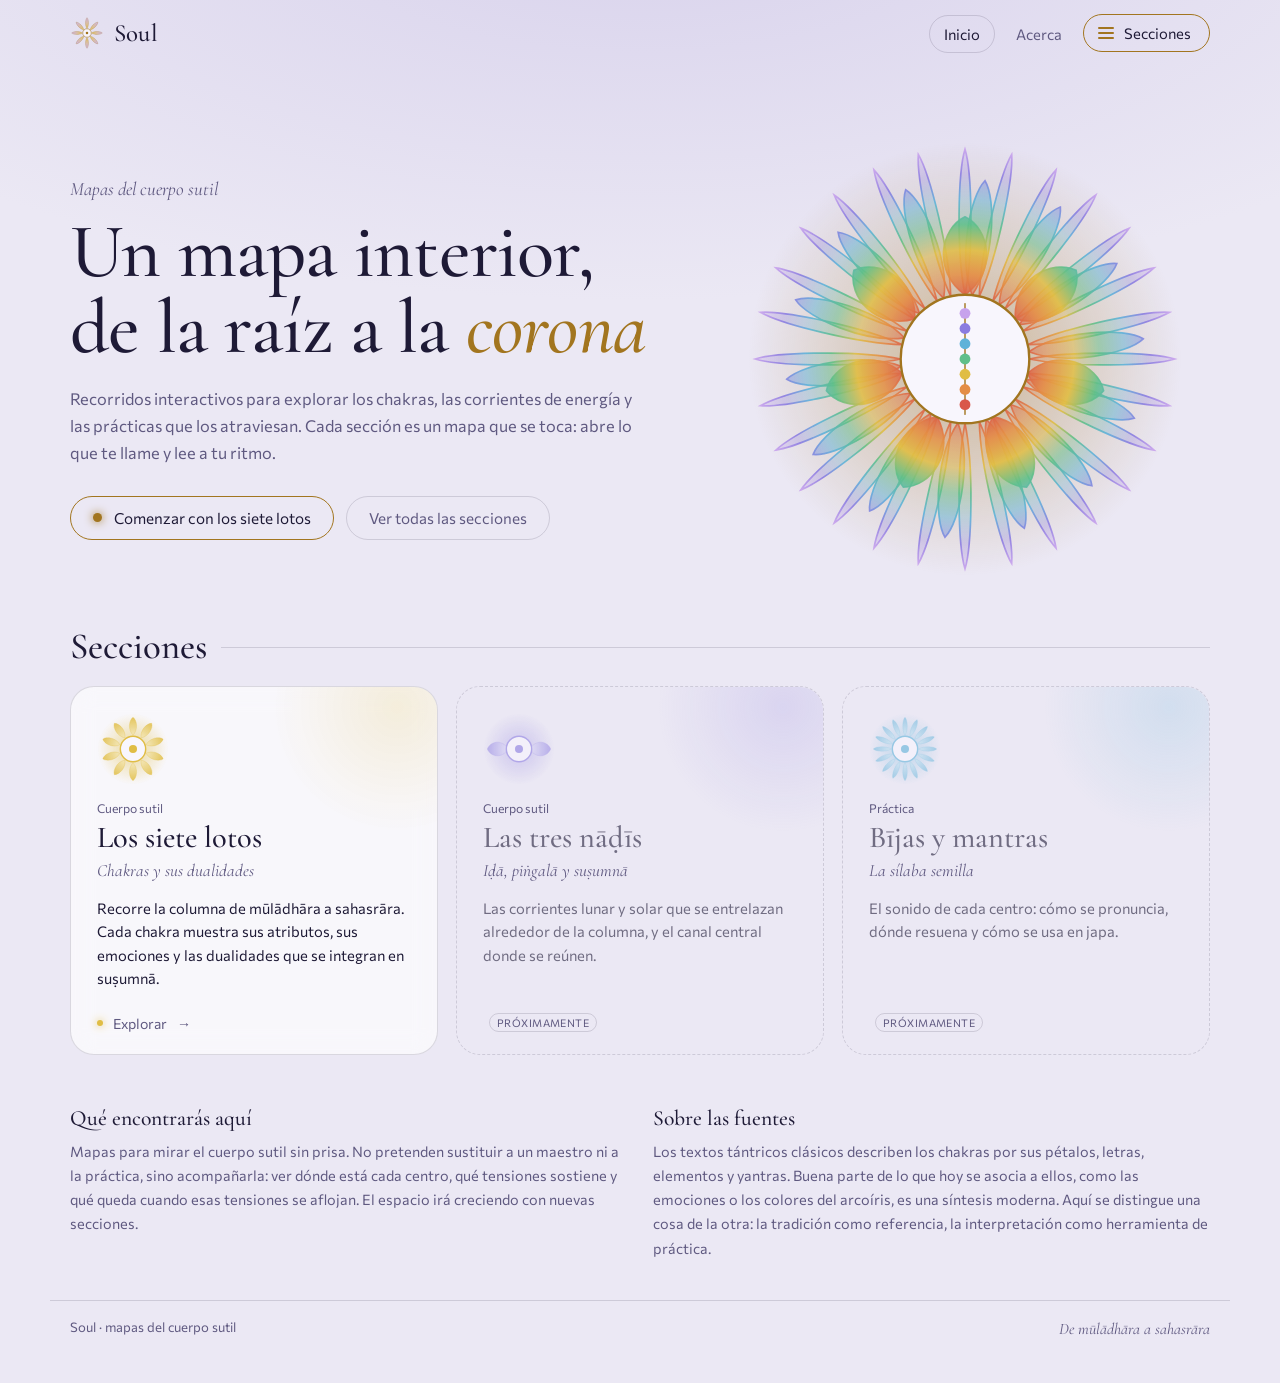
==== index.html @ 05514f00 "Añadir página de inicio con menú de secciones extensible - index.html replica tokens, fuentes, fondo" ====
<!DOCTYPE html>
<html lang="es">
<head>
<meta charset="UTF-8">
<meta name="viewport" content="width=device-width, initial-scale=1, viewport-fit=cover">
<title>Soul · Inicio</title>
<meta name="description" content="Mapas interactivos del cuerpo sutil: chakras, nāḍīs y práctica.">
<script>
  window.va = window.va || function () { (window.vaq = window.vaq || []).push(arguments); };
</script>
<script defer src="/_vercel/insights/script.js"></script>
<link rel="preconnect" href="https://fonts.googleapis.com">
<link rel="preconnect" href="https://fonts.gstatic.com" crossorigin>
<link href="https://fonts.googleapis.com/css2?family=Cormorant+Garamond:ital,wght@0,400;0,500;0,600;1,400&family=Commissioner:wght@300;400;500&family=Tiro+Devanagari+Sanskrit&display=swap" rel="stylesheet">
<style>
:root{
  box-sizing:border-box;
  padding-bottom:env(safe-area-inset-bottom,0px);
  --bg:#ebe8f4; --bg2:#d8d2ec; --card:#f8f6fd; --ink:#1e1a36; --muted:#5f5980;
  --panel:rgba(255,255,255,.66); --line:rgba(30,26,54,.14);
  --gold:#a2751f; --gold-soft:rgba(162,117,31,.22);
  --ida:#4c60ad; --pingala:#bd6634; --star:0;
  --shadow:0 24px 60px -24px rgba(30,26,54,.35);
  --display:"Cormorant Garamond","Iowan Old Style",Georgia,serif;
  --body:"Commissioner",ui-sans-serif,-apple-system,"Segoe UI",Roboto,sans-serif;
  --deva:"Tiro Devanagari Sanskrit","Noto Serif Devanagari","Noto Sans Devanagari","Mangal",serif;
}
@media (prefers-color-scheme: dark){
  :root:not([data-theme="light"]){
    --bg:#0d0b1c; --bg2:#1c1740; --card:#1b1838; --ink:#ece7f8; --muted:#9d96bb;
    --panel:rgba(24,20,50,.66); --line:rgba(236,231,248,.13);
    --gold:#d9b265; --gold-soft:rgba(217,178,101,.26);
    --ida:#8da0e8; --pingala:#eb9c6e; --star:1;
    --shadow:0 24px 60px -20px rgba(0,0,0,.7);
  }
}
:root[data-theme="dark"]{
  --bg:#0d0b1c; --bg2:#1c1740; --card:#1b1838; --ink:#ece7f8; --muted:#9d96bb;
  --panel:rgba(24,20,50,.66); --line:rgba(236,231,248,.13);
  --gold:#d9b265; --gold-soft:rgba(217,178,101,.26);
  --ida:#8da0e8; --pingala:#eb9c6e; --star:1;
  --shadow:0 24px 60px -20px rgba(0,0,0,.7);
}
html{scroll-padding-top:calc(env(safe-area-inset-top,0px) + 84px);}
*,*::before,*::after{box-sizing:inherit;}
html,body{margin:0;}
body{
  min-height:100%;
  background-color:var(--bg);
  background-image:radial-gradient(ellipse 120% 70% at 50% -10%, var(--bg2), var(--bg) 62%);
  background-attachment:fixed;
  color:var(--ink);
  font-family:var(--body);
  font-weight:400;
  -webkit-font-smoothing:antialiased;
}
a{color:inherit;}
.stars{position:fixed; inset:0; pointer-events:none; opacity:var(--star); z-index:0; overflow:hidden;}
.stars i{position:absolute; width:2px; height:2px; border-radius:50%; background:#fff; opacity:.4; animation:tw 5s ease-in-out infinite;}
button:focus-visible,a:focus-visible{outline:2px solid var(--gold); outline-offset:3px;}

/* Barra de navegación */
.nav{position:sticky; top:0; z-index:30; padding-top:env(safe-area-inset-top,0px);
  transition:background .4s, border-color .4s, backdrop-filter .4s; border-bottom:1px solid transparent;}
.nav.scrolled,.nav.open{background:var(--panel); border-bottom-color:var(--line);
  backdrop-filter:blur(14px); -webkit-backdrop-filter:blur(14px);}
.nav-inner{max-width:1180px; margin:0 auto; padding:14px 20px; display:flex; align-items:center;
  justify-content:space-between; gap:16px; position:relative;}
.brand{display:inline-flex; align-items:center; gap:10px; text-decoration:none;
  font-family:var(--display); font-weight:500; font-size:1.55rem; letter-spacing:.01em;}
.brand svg{width:34px; height:34px; display:block; overflow:visible;}
.nav-links{display:flex; align-items:center; gap:6px; list-style:none; margin:0; padding:0;}
.nav-link{font:inherit; font-size:.92rem; color:var(--muted); text-decoration:none; background:transparent;
  border:1px solid transparent; border-radius:999px; padding:9px 14px; cursor:pointer; transition:color .25s, border-color .25s;}
.nav-link:hover,.nav-link[aria-current="page"]{color:var(--ink);}
.nav-link[aria-current="page"]{border-color:var(--line);}

.menu-btn{font:inherit; font-size:.92rem; color:var(--ink); background:transparent; border:1px solid var(--gold);
  border-radius:999px; padding:9px 18px 9px 14px; cursor:pointer; display:inline-flex; gap:10px; align-items:center;
  transition:background .4s, box-shadow .4s;}
.menu-btn:hover,.menu-btn[aria-expanded="true"]{background:var(--gold-soft);}
.menu-btn[aria-expanded="true"]{box-shadow:0 0 22px var(--gold-soft);}
.burger{width:16px; height:12px; position:relative; display:inline-block;}
.burger span{position:absolute; left:0; right:0; height:1.5px; border-radius:2px; background:var(--gold);
  transition:transform .4s cubic-bezier(.2,.8,.2,1), opacity .3s, top .4s cubic-bezier(.2,.8,.2,1);}
.burger span:nth-child(1){top:0;} .burger span:nth-child(2){top:5px;} .burger span:nth-child(3){top:10px;}
.menu-btn[aria-expanded="true"] .burger span:nth-child(1){top:5px; transform:rotate(45deg);}
.menu-btn[aria-expanded="true"] .burger span:nth-child(2){opacity:0;}
.menu-btn[aria-expanded="true"] .burger span:nth-child(3){top:5px; transform:rotate(-45deg);}

/* Panel del menú */
.menu{position:absolute; right:20px; top:calc(100% + 8px); width:min(620px, calc(100vw - 32px));
  max-height:calc(100vh - env(safe-area-inset-top,0px) - 96px); overflow:auto; overscroll-behavior:contain;
  background:var(--card); border:1px solid var(--line); border-radius:24px; box-shadow:var(--shadow);
  padding:20px 20px 22px; animation:unfold .4s cubic-bezier(.2,.8,.2,1);}
.menu[hidden]{display:none;}
.menu-head{display:flex; align-items:baseline; justify-content:space-between; gap:12px; margin:2px 4px 6px;}
.menu-head p{margin:0; font-family:var(--display); font-style:italic; color:var(--muted); font-size:1.08rem;}
.menu-head .count{font-size:.78rem; color:var(--muted); white-space:nowrap;}
.menu-group h3{font-family:var(--body); font-weight:500; font-size:.82rem; color:var(--muted); margin:18px 4px 8px;
  display:flex; align-items:center; gap:12px;}
.menu-group h3::after{content:""; flex:1; height:1px; background:var(--line);}
.menu-list{list-style:none; margin:0; padding:0; display:grid; grid-template-columns:repeat(auto-fill,minmax(250px,1fr)); gap:6px;}
.m-item{--c:var(--gold); display:grid; grid-template-columns:44px 1fr; gap:12px; align-items:center;
  padding:10px 12px; border-radius:16px; text-decoration:none; color:var(--ink); border:1px solid transparent;
  transition:background .25s, border-color .25s;}
.m-item .ico{width:44px; height:44px;}
.m-item .ico svg{width:100%; height:100%; display:block; overflow:visible;}
.m-item .mt{font-family:var(--display); font-size:1.22rem; font-weight:500; line-height:1.1; display:block;}
.m-item .ms{font-size:.78rem; color:var(--muted); display:block; margin-top:2px;}
a.m-item:hover,a.m-item:focus-visible{background:color-mix(in srgb,var(--c) 14%,transparent); border-color:color-mix(in srgb,var(--c) 55%,transparent);}
a.m-item:hover .petals-s{animation-duration:12s;}
.m-item.soon{opacity:.62; cursor:default;}
.tag{display:inline-block; margin-left:6px; font-family:var(--body); font-size:.66rem; letter-spacing:.04em;
  text-transform:uppercase; color:var(--muted); border:1px solid var(--line); border-radius:999px; padding:2px 7px; vertical-align:middle;}

/* Portada */
.hero{max-width:1180px; margin:0 auto; padding:clamp(26px,6vw,72px) 20px 20px; position:relative; z-index:1;
  display:grid; grid-template-columns:1.1fr .9fr; gap:clamp(20px,4vw,56px); align-items:center;}
.eyebrow{font-family:var(--display); font-style:italic; color:var(--muted); font-size:1.18rem; margin:0 0 14px;}
.hero h1{font-family:var(--display); font-weight:500; font-size:clamp(2.6rem,6.4vw,4.8rem); line-height:.98; margin:0 0 20px; letter-spacing:-.01em;}
.hero h1 em{font-style:italic; color:var(--gold);}
.hero .lead{margin:0; color:var(--muted); max-width:52ch; line-height:1.65; font-size:1.02rem;}
.cta{margin-top:30px; display:flex; flex-wrap:wrap; gap:12px; align-items:center;}
.btn{font:inherit; font-size:.95rem; color:var(--ink); background:transparent; border:1px solid var(--gold);
  border-radius:999px; padding:12px 22px; cursor:pointer; display:inline-flex; gap:12px; align-items:center;
  text-decoration:none; transition:background .5s, box-shadow .5s;}
.btn .dot{width:9px; height:9px; border-radius:50%; background:var(--gold); box-shadow:0 0 10px var(--gold);}
.btn:hover{background:var(--gold-soft); box-shadow:0 0 28px var(--gold-soft);}
.btn.ghost{border-color:var(--line); color:var(--muted);}
.btn.ghost:hover{color:var(--ink); border-color:var(--gold); box-shadow:none;}
.emblem{width:100%; max-width:440px; justify-self:center; aspect-ratio:1;}
.emblem svg{width:100%; height:100%; display:block; overflow:visible;}
.e-dot{transition:r .5s cubic-bezier(.2,.8,.2,1);}

/* Secciones */
.sections{max-width:1180px; margin:0 auto; padding:30px 20px 10px; position:relative; z-index:1;}
.sec-head{display:flex; align-items:center; gap:14px; margin:0 0 20px;}
.sec-head h2{font-family:var(--display); font-weight:500; font-size:clamp(1.7rem,3.4vw,2.3rem); margin:0; line-height:1;}
.sec-head::after{content:""; flex:1; height:1px; background:var(--line);}
.cards{display:grid; grid-template-columns:repeat(auto-fill,minmax(290px,1fr)); gap:18px;}
.card{--c:var(--gold); position:relative; display:flex; flex-direction:column; gap:6px; text-decoration:none; color:var(--ink);
  background:var(--panel); border:1px solid var(--line); border-radius:24px; padding:26px 26px 22px;
  backdrop-filter:blur(12px); -webkit-backdrop-filter:blur(12px); overflow:hidden; isolation:isolate;
  transition:transform .6s cubic-bezier(.2,.8,.2,1), border-color .3s, box-shadow .6s;
  animation:fadein .7s ease both;}
.card::before{content:""; position:absolute; z-index:-1; width:260px; height:260px; right:-90px; top:-110px; border-radius:50%;
  background:radial-gradient(circle, color-mix(in srgb,var(--c) 32%,transparent), transparent 68%); opacity:.55; transition:opacity .6s;}
a.card:hover,a.card:focus-visible{transform:translateY(-4px); border-color:var(--c);
  box-shadow:0 18px 44px -22px var(--c);}
a.card:hover::before,a.card:focus-visible::before{opacity:1;}
a.card:hover .petals-s{animation-duration:14s;}
.card .ico{width:72px; height:72px; margin-bottom:10px;}
.card .ico svg{width:100%; height:100%; display:block; overflow:visible;}
.card .grp{font-size:.76rem; color:var(--muted);}
.card h3{font-family:var(--display); font-weight:500; font-size:1.9rem; margin:0; line-height:1.05;}
.card .sub{font-family:var(--display); font-style:italic; color:var(--muted); font-size:1.08rem; margin:0;}
.card .desc{margin:10px 0 0; line-height:1.6; font-size:.92rem; flex:1;}
.card .go{margin-top:18px; display:inline-flex; align-items:center; gap:10px; font-size:.88rem; color:var(--muted);}
.card .go .d{width:6px; height:6px; border-radius:50%; background:var(--c); box-shadow:0 0 8px var(--c);}
.card .go .arr{transition:transform .4s cubic-bezier(.2,.8,.2,1);}
a.card:hover .go{color:var(--ink);}
a.card:hover .go .arr{transform:translateX(5px);}
.card.soon{border-style:dashed; background:transparent; backdrop-filter:none; -webkit-backdrop-filter:none;}
.card.soon .ico,.card.soon h3,.card.soon .desc{opacity:.6;}

.notes{max-width:1180px; margin:0 auto; padding:40px 20px 40px; position:relative; z-index:1;
  display:grid; grid-template-columns:repeat(auto-fit,minmax(280px,1fr)); gap:26px;}
.notes h2{font-family:var(--display); font-weight:500; font-size:1.35rem; margin:0 0 8px;}
.notes p{margin:0; color:var(--muted); font-size:.9rem; line-height:1.68; max-width:70ch;}
.foot{max-width:1180px; margin:0 auto; padding:18px 20px 44px; position:relative; z-index:1;
  border-top:1px solid var(--line); display:flex; flex-wrap:wrap; gap:10px 22px; justify-content:space-between;
  color:var(--muted); font-size:.82rem;}
.foot span:last-child{font-family:var(--display); font-style:italic; font-size:1rem;}

@keyframes spin{to{transform:rotate(360deg);}}
@keyframes breathe{0%,100%{transform:scale(1);}50%{transform:scale(1.07);}}
@keyframes pulse{0%,100%{opacity:.35;}50%{opacity:.75;}}
@keyframes tw{0%,100%{opacity:.12;}50%{opacity:.8;}}
@keyframes rise{0%,100%{opacity:.25;}50%{opacity:1;}}
@keyframes fadein{from{opacity:0; transform:translateY(8px);}to{opacity:1; transform:none;}}
@keyframes unfold{from{opacity:0; transform:translateY(-6px);}to{opacity:1; transform:none;}}
.y-petals{animation:spin 90s linear infinite; transform-box:fill-box; transform-origin:center;}
.y-rev{animation:spin 140s linear infinite reverse; transform-box:fill-box; transform-origin:center;}
.y-geo{animation:breathe 7s ease-in-out infinite; transform-box:fill-box; transform-origin:center;}
.y-halo{animation:pulse 7s ease-in-out infinite;}
.petals-s{animation:spin 50s linear infinite; transform-box:fill-box; transform-origin:center;}
.disc{fill:var(--card); stroke:var(--gold); stroke-width:1.4;}
.e-line{stroke:var(--gold); stroke-width:1.2; opacity:.7;}
.e-om{font-family:var(--deva); font-size:22px; fill:var(--ink);}

@media (max-width:820px){
  .hero{grid-template-columns:1fr;}
  .emblem{order:-1; max-width:300px;}
}
@media (max-width:640px){
  .nav-links .nav-link.hide-sm{display:none;}
  .menu{right:16px; left:16px; width:auto;}
  .menu-list{grid-template-columns:1fr;}
  .menu-btn .lbl{display:none;}
  .menu-btn{padding:11px 13px;}
  .emblem{max-width:240px;}
}
@media (prefers-reduced-motion: reduce){
  *,*::before,*::after{animation:none !important; transition:none !important;}
}
</style>
</head>
<body>
<div class="stars" id="stars" aria-hidden="true"></div>

<nav class="nav" id="nav" aria-label="Principal">
  <div class="nav-inner">
    <a class="brand" href="index.html" aria-label="Soul, inicio">
      <svg viewBox="-60 -60 120 120" aria-hidden="true" id="brandMark"></svg>
      <span>Soul</span>
    </a>
    <ul class="nav-links">
      <li><a class="nav-link hide-sm" href="index.html" aria-current="page">Inicio</a></li>
      <li><a class="nav-link hide-sm" href="#acerca">Acerca</a></li>
      <li>
        <button class="menu-btn" id="menuBtn" type="button" aria-expanded="false" aria-controls="menu">
          <span class="burger" aria-hidden="true"><span></span><span></span><span></span></span>
          <span class="lbl">Secciones</span>
        </button>
      </li>
    </ul>
    <div class="menu" id="menu" hidden>
      <div class="menu-head"><p>Elige un camino</p><span class="count" id="menuCount"></span></div>
      <div id="menuGroups"></div>
    </div>
  </div>
</nav>

<header class="hero">
  <div>
    <p class="eyebrow">Mapas del cuerpo sutil</p>
    <h1>Un mapa interior,<br>de la raíz a la <em>corona</em></h1>
    <p class="lead">Recorridos interactivos para explorar los chakras, las corrientes de energía y las prácticas que los atraviesan. Cada sección es un mapa que se toca: abre lo que te llame y lee a tu ritmo.</p>
    <div class="cta">
      <a class="btn" id="ctaMain" href="chakras-interactivo.html"><span class="dot"></span><span>Comenzar con los siete lotos</span></a>
      <a class="btn ghost" href="#secciones">Ver todas las secciones</a>
    </div>
  </div>
  <div class="emblem" aria-hidden="true"><svg viewBox="-130 -130 260 260" id="emblem"></svg></div>
</header>

<main class="sections" id="secciones">
  <div class="sec-head"><h2>Secciones</h2></div>
  <div class="cards" id="cards"></div>
</main>

<section class="notes" id="acerca">
  <div>
    <h2>Qué encontrarás aquí</h2>
    <p>Mapas para mirar el cuerpo sutil sin prisa. No pretenden sustituir a un maestro ni a la práctica, sino acompañarla: ver dónde está cada centro, qué tensiones sostiene y qué queda cuando esas tensiones se aflojan. El espacio irá creciendo con nuevas secciones.</p>
  </div>
  <div>
    <h2>Sobre las fuentes</h2>
    <p>Los textos tántricos clásicos describen los chakras por sus pétalos, letras, elementos y yantras. Buena parte de lo que hoy se asocia a ellos, como las emociones o los colores del arcoíris, es una síntesis moderna. Aquí se distingue una cosa de la otra: la tradición como referencia, la interpretación como herramienta de práctica.</p>
  </div>
</section>

<footer class="foot">
  <span>Soul · mapas del cuerpo sutil</span>
  <span>De mūlādhāra a sahasrāra</span>
</footer>

<script>
/*
  SECCIONES: única fuente del menú y de las tarjetas de la portada.
  Para añadir una sección nueva basta con agregar un objeto a esta lista:
    id          identificador único
    titulo      nombre principal
    subtitulo   línea corta en cursiva
    descripcion texto de la tarjeta
    grupo       agrupa las entradas dentro del menú
    href        enlace a la página; si se omite, la sección aparece como «Próximamente»
    color       color de acento (hex)
    petalos     número de pétalos del icono
*/
const SECCIONES = [
  {id:'chakras', titulo:'Los siete lotos', subtitulo:'Chakras y sus dualidades', grupo:'Cuerpo sutil',
   descripcion:'Recorre la columna de mūlādhāra a sahasrāra. Cada chakra muestra sus atributos, sus emociones y las dualidades que se integran en suṣumnā.',
   href:'chakras-interactivo.html', color:'#e0bd45', petalos:10},
  {id:'nadis', titulo:'Las tres nāḍīs', subtitulo:'Iḍā, piṅgalā y suṣumnā', grupo:'Cuerpo sutil',
   descripcion:'Las corrientes lunar y solar que se entrelazan alrededor de la columna, y el canal central donde se reúnen.',
   color:'#8b7ce0', petalos:2},
  {id:'bijas', titulo:'Bījas y mantras', subtitulo:'La sílaba semilla', grupo:'Práctica',
   descripcion:'El sonido de cada centro: cómo se pronuncia, dónde resuena y cómo se usa en japa.',
   color:'#5fb2d9', petalos:16}
];

const NS = 'http://www.w3.org/2000/svg';
const reduce = window.matchMedia('(prefers-reduced-motion: reduce)').matches;
const RAINBOW = ['#d9574a','#e48d45','#e0bd45','#5fbf8a','#5fb2d9','#8b7ce0','#c7a2ec'];

function mix(hex, w){
  const n = parseInt(hex.slice(1),16);
  let r = n>>16, g = (n>>8)&255, b = n&255;
  r = Math.round(r+(255-r)*w); g = Math.round(g+(255-g)*w); b = Math.round(b+(255-b)*w);
  return 'rgb('+r+','+g+','+b+')';
}
function petal(b,l,w){
  return 'M0,'+(-b)+' C'+w+','+(-(b+l*.3))+' '+(w*.75)+','+(-(b+l*.85))+' 0,'+(-(b+l))+
         ' C'+(-w*.75)+','+(-(b+l*.85))+' '+(-w)+','+(-(b+l*.3))+' 0,'+(-b)+'Z';
}
function ring(n,b,l,fill,stroke,off,op,wMax){
  const w = Math.min(wMax||l*.42, Math.PI*b/n*1.25);
  let s = '';
  for(let i=0;i<n;i++){
    s += '<path d="'+petal(b,l,w)+'" transform="rotate('+(off+i*360/n)+')" fill="'+fill+'" fill-opacity="'+op+'" stroke="'+stroke+'" stroke-opacity=".9" stroke-width="1"/>';
  }
  return s;
}

/* Icono de loto para cada sección */
function icon(s, p){
  const id = p+'-'+s.id;
  const petals = s.petalos===2
    ? '<path d="'+petal(38,72,36)+'" transform="rotate(90)" fill="url(#'+id+')" fill-opacity=".9" stroke="'+s.color+'"/>'+
      '<path d="'+petal(38,72,36)+'" transform="rotate(-90)" fill="url(#'+id+')" fill-opacity=".9" stroke="'+s.color+'"/>'
    : ring(s.petalos,48,62,'url(#'+id+')',s.color,0,.88);
  return '<svg viewBox="-125 -125 250 250" aria-hidden="true"><defs>'+
    '<radialGradient id="'+id+'" gradientUnits="userSpaceOnUse" cx="0" cy="0" r="112">'+
    '<stop offset=".3" stop-color="'+mix(s.color,.75)+'"/><stop offset="1" stop-color="'+s.color+'"/></radialGradient>'+
    '<radialGradient id="'+id+'-h"><stop offset="0" stop-color="'+s.color+'" stop-opacity=".55"/>'+
    '<stop offset="1" stop-color="'+s.color+'" stop-opacity="0"/></radialGradient></defs>'+
    '<circle r="124" fill="url(#'+id+'-h)"/>'+
    '<g class="petals-s">'+petals+'</g>'+
    '<circle r="44" fill="var(--card)" stroke="'+s.color+'" stroke-width="5"/>'+
    '<circle r="14" fill="'+s.color+'"/></svg>';
}

/* Emblema de la portada: loto con los siete colores de raíz a corona */
function emblem(){
  let stops = '';
  RAINBOW.forEach((c,i) => { stops += '<stop offset="'+(.28 + i*.12).toFixed(2)+'" stop-color="'+c+'"/>'; });
  let dots = '';
  RAINBOW.forEach((c,i) => {
    const y = 27 - i*9;
    dots += '<circle class="e-dot" cx="0" cy="'+y+'" r="3.2" fill="'+c+'" style="animation:rise 4.2s ease-in-out '+(i*.6).toFixed(1)+'s infinite"/>';
  });
  return '<defs><radialGradient id="eg" gradientUnits="userSpaceOnUse" cx="0" cy="0" r="124">'+stops+'</radialGradient>'+
    '<radialGradient id="eh"><stop offset="0" stop-color="var(--gold)" stop-opacity=".45"/><stop offset="1" stop-color="var(--gold)" stop-opacity="0"/></radialGradient></defs>'+
    '<circle class="y-halo" r="128" fill="url(#eh)"/>'+
    '<g class="y-rev">'+ring(28,38,86,'url(#eg)','url(#eg)',0,.28)+'</g>'+
    '<g class="y-petals">'+ring(14,38,68,'url(#eg)','url(#eg)',6.4,.5)+'</g>'+
    '<g class="y-rev">'+ring(7,38,46,'url(#eg)','url(#eg)',0,.85)+'</g>'+
    '<circle class="disc" r="38"/>'+
    '<g class="y-geo"><line class="e-line" x1="0" y1="33" x2="0" y2="-33"/>'+dots+'</g>';
}
document.getElementById('emblem').innerHTML = emblem();
document.getElementById('brandMark').innerHTML =
  '<defs><radialGradient id="bg" gradientUnits="userSpaceOnUse" cx="0" cy="0" r="56">'+
  '<stop offset=".35" stop-color="'+RAINBOW[2]+'"/><stop offset="1" stop-color="'+RAINBOW[6]+'"/></radialGradient></defs>'+
  '<g class="petals-s">'+ring(8,16,38,'url(#bg)','var(--gold)',0,.75)+'</g>'+
  '<circle r="15" fill="var(--card)" stroke="var(--gold)" stroke-width="2"/><circle r="4.5" fill="var(--gold)"/>';

/* Tarjetas */
const cards = document.getElementById('cards');
cards.innerHTML = SECCIONES.map((s,i) => {
  const ready = !!s.href;
  const inner =
    '<div class="ico">'+icon(s,'c')+'</div>'+
    '<span class="grp">'+s.grupo+'</span>'+
    '<h3>'+s.titulo+'</h3><p class="sub">'+s.subtitulo+'</p>'+
    '<p class="desc">'+s.descripcion+'</p>'+
    (ready ? '<span class="go"><span class="d"></span>Explorar <span class="arr" aria-hidden="true">→</span></span>'
           : '<span class="go"><span class="tag">Próximamente</span></span>');
  const style = 'style="--c:'+s.color+'; animation-delay:'+(i*.08).toFixed(2)+'s"';
  return ready ? '<a class="card" href="'+s.href+'" '+style+'>'+inner+'</a>'
               : '<article class="card soon" '+style+'>'+inner+'</article>';
}).join('');

/* Menú de secciones */
const nav = document.getElementById('nav');
const menu = document.getElementById('menu');
const menuBtn = document.getElementById('menuBtn');
const groups = [];
SECCIONES.forEach(s => {
  let g = groups.find(x => x.name===s.grupo);
  if(!g){ g = {name:s.grupo, items:[]}; groups.push(g); }
  g.items.push(s);
});
document.getElementById('menuGroups').innerHTML = groups.map(g =>
  '<section class="menu-group"><h3>'+g.name+'</h3><ul class="menu-list">'+
  g.items.map(s => {
    const txt = '<span><span class="mt">'+s.titulo+(s.href?'':'<span class="tag">Pronto</span>')+'</span>'+
                '<span class="ms">'+s.subtitulo+'</span></span>';
    const ico = '<span class="ico">'+icon(s,'m')+'</span>';
    return '<li>'+(s.href
      ? '<a class="m-item" href="'+s.href+'" style="--c:'+s.color+'">'+ico+txt+'</a>'
      : '<span class="m-item soon" aria-disabled="true" style="--c:'+s.color+'">'+ico+txt+'</span>')+'</li>';
  }).join('')+'</ul></section>'
).join('');
const listas = SECCIONES.filter(s => s.href).length;
document.getElementById('menuCount').textContent =
  listas+(listas===1?' sección disponible':' secciones disponibles')+' de '+SECCIONES.length;

function links(){ return [...menu.querySelectorAll('a.m-item')]; }
function setMenu(open, focusFirst){
  menu.hidden = !open;
  menuBtn.setAttribute('aria-expanded', open ? 'true':'false');
  nav.classList.toggle('open', open);
  if(open && focusFirst){ const l = links(); if(l[0]) l[0].focus(); }
}
menuBtn.addEventListener('click', e => setMenu(menu.hidden, e.detail===0));
menuBtn.addEventListener('keydown', e => {
  if(e.key==='ArrowDown'){ e.preventDefault(); setMenu(true, true); }
});
menu.addEventListener('keydown', e => {
  const l = links(), i = l.indexOf(document.activeElement);
  if(e.key==='ArrowDown' || e.key==='ArrowRight'){ e.preventDefault(); l[(i+1)%l.length].focus(); }
  if(e.key==='ArrowUp' || e.key==='ArrowLeft'){ e.preventDefault(); l[(i-1+l.length)%l.length].focus(); }
  if(e.key==='Home'){ e.preventDefault(); l[0].focus(); }
  if(e.key==='End'){ e.preventDefault(); l[l.length-1].focus(); }
});
document.addEventListener('keydown', e => {
  if(e.key==='Escape' && !menu.hidden){ setMenu(false); menuBtn.focus(); }
});
document.addEventListener('click', e => {
  if(!menu.hidden && !menu.contains(e.target) && !menuBtn.contains(e.target)) setMenu(false);
});
menu.addEventListener('focusout', e => {
  if(e.relatedTarget && !menu.contains(e.relatedTarget) && e.relatedTarget!==menuBtn) setMenu(false);
});

/* Barra al hacer scroll */
const onScroll = () => nav.classList.toggle('scrolled', window.scrollY > 8);
window.addEventListener('scroll', onScroll, {passive:true});
onScroll();

/* Estrellas */
const stars = document.getElementById('stars');
let sh = '';
for(let i=0;i<80;i++){
  const s = Math.random()<.15 ? 3 : 2;
  sh += '<i style="left:'+(Math.random()*100).toFixed(2)+'%;top:'+(Math.random()*100).toFixed(2)+'%;width:'+s+'px;height:'+s+'px;animation-delay:'+(Math.random()*5).toFixed(2)+'s;animation-duration:'+(3+Math.random()*5).toFixed(1)+'s"></i>';
}
stars.innerHTML = sh;
</script>
</body>
</html>
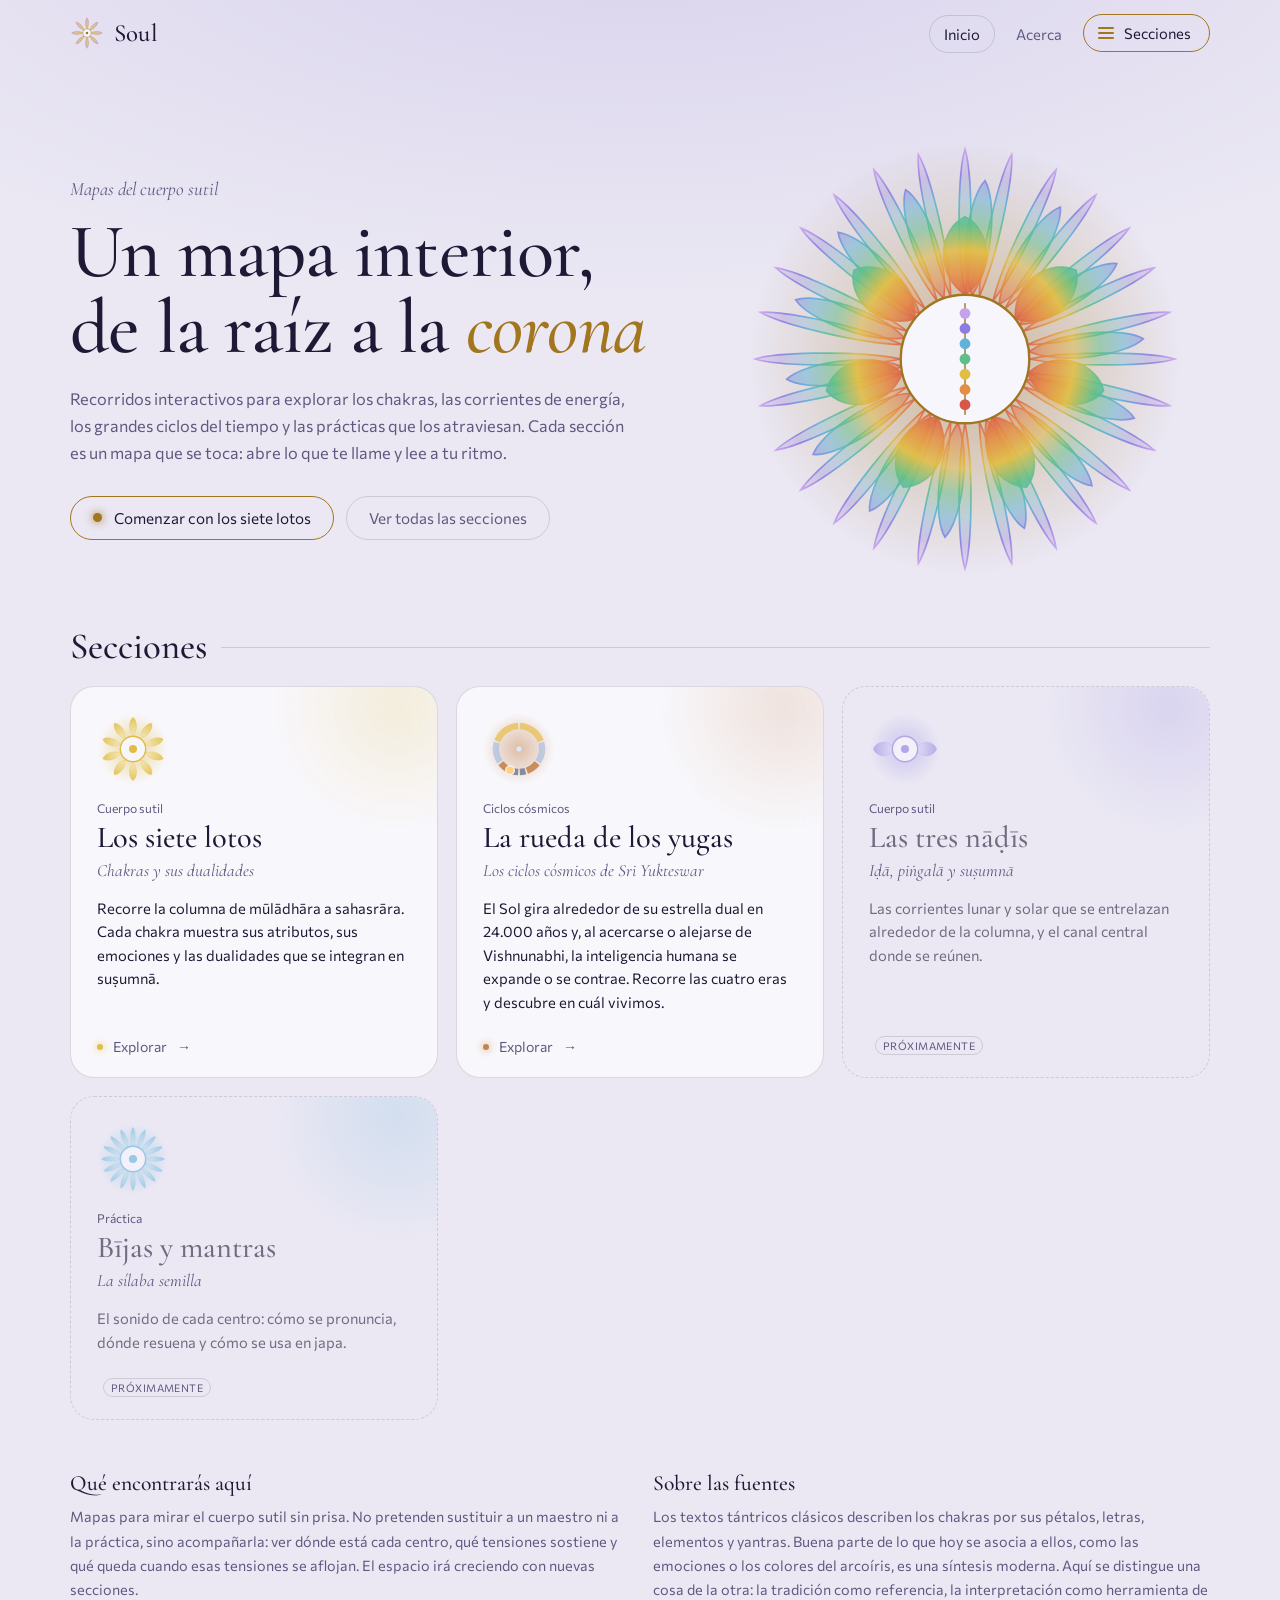
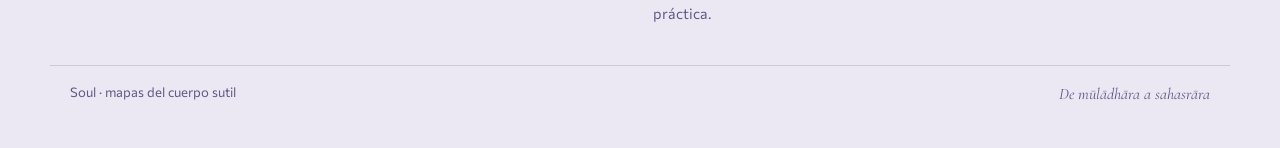
==== commit b9adb937: "Añadir la rueda de los yugas e integrarla en la portada - yugas-yukteswar.html: página de los ciclos" ====
--- a/index.html
+++ b/index.html
@@ -4,7 +4,7 @@
 <meta charset="UTF-8">
 <meta name="viewport" content="width=device-width, initial-scale=1, viewport-fit=cover">
 <title>Soul · Inicio</title>
-<meta name="description" content="Mapas interactivos del cuerpo sutil: chakras, nāḍīs y práctica.">
+<meta name="description" content="Mapas interactivos del cuerpo sutil y de los ciclos cósmicos: chakras, yugas, nāḍīs y práctica.">
 <script>
   window.va = window.va || function () { (window.vaq = window.vaq || []).push(arguments); };
 </script>
@@ -236,7 +236,7 @@
   <div>
     <p class="eyebrow">Mapas del cuerpo sutil</p>
     <h1>Un mapa interior,<br>de la raíz a la <em>corona</em></h1>
-    <p class="lead">Recorridos interactivos para explorar los chakras, las corrientes de energía y las prácticas que los atraviesan. Cada sección es un mapa que se toca: abre lo que te llame y lee a tu ritmo.</p>
+    <p class="lead">Recorridos interactivos para explorar los chakras, las corrientes de energía, los grandes ciclos del tiempo y las prácticas que los atraviesan. Cada sección es un mapa que se toca: abre lo que te llame y lee a tu ritmo.</p>
     <div class="cta">
       <a class="btn" id="ctaMain" href="chakras-interactivo.html"><span class="dot"></span><span>Comenzar con los siete lotos</span></a>
       <a class="btn ghost" href="#secciones">Ver todas las secciones</a>
@@ -277,12 +277,16 @@
     grupo       agrupa las entradas dentro del menú
     href        enlace a la página; si se omite, la sección aparece como «Próximamente»
     color       color de acento (hex)
-    petalos     número de pétalos del icono
+    petalos     número de pétalos del icono de loto
+    icono       opcional: 'rueda' dibuja la rueda de los yugas en lugar de un loto
 */
 const SECCIONES = [
   {id:'chakras', titulo:'Los siete lotos', subtitulo:'Chakras y sus dualidades', grupo:'Cuerpo sutil',
    descripcion:'Recorre la columna de mūlādhāra a sahasrāra. Cada chakra muestra sus atributos, sus emociones y las dualidades que se integran en suṣumnā.',
    href:'chakras-interactivo.html', color:'#e0bd45', petalos:10},
+  {id:'yugas', titulo:'La rueda de los yugas', subtitulo:'Los ciclos cósmicos de Sri Yukteswar', grupo:'Ciclos cósmicos',
+   descripcion:'El Sol gira alrededor de su estrella dual en 24.000 años y, al acercarse o alejarse de Vishnunabhi, la inteligencia humana se expande o se contrae. Recorre las cuatro eras y descubre en cuál vivimos.',
+   href:'yugas-yukteswar.html', color:'#c4824f', icono:'rueda'},
   {id:'nadis', titulo:'Las tres nāḍīs', subtitulo:'Iḍā, piṅgalā y suṣumnā', grupo:'Cuerpo sutil',
    descripcion:'Las corrientes lunar y solar que se entrelazan alrededor de la columna, y el canal central donde se reúnen.',
    color:'#8b7ce0', petalos:2},
@@ -314,8 +318,32 @@
   return s;
 }
 
+/* Icono de la rueda de los yugas: ocho arcos proporcionales a su duración,
+   Satya arriba (junto a Vishnunabhi) y el Sol girando sobre la órbita */
+const YUGA_ARCOS = [['#e8c46a',4],['#b9c5de',3],['#c4824f',2],['#7a8095',1],['#7a8095',1],['#c4824f',2],['#b9c5de',3],['#e8c46a',4]];
+function wheel(s, p){
+  const id = p+'-'+s.id, R = 80, pt = a => (R*Math.cos(a*Math.PI/180)).toFixed(1)+' '+(R*Math.sin(a*Math.PI/180)).toFixed(1);
+  let a = -90, arcs = '';
+  YUGA_ARCOS.forEach(([c,u]) => {
+    const a0 = a+2, a1 = a+u*18-2;
+    arcs += '<path d="M'+pt(a0)+' A'+R+' '+R+' 0 0 1 '+pt(a1)+'" fill="none" stroke="'+c+'" stroke-width="22"/>';
+    a += u*18;
+  });
+  const hoy = 112.9; // 2026 d.C. en la órbita del modelo
+  return '<svg viewBox="-125 -125 250 250" aria-hidden="true"><defs>'+
+    '<radialGradient id="'+id+'-h"><stop offset="0" stop-color="'+s.color+'" stop-opacity=".5"/>'+
+    '<stop offset="1" stop-color="'+s.color+'" stop-opacity="0"/></radialGradient></defs>'+
+    '<circle r="124" fill="url(#'+id+'-h)"/>'+
+    '<g opacity=".9">'+arcs+'</g>'+
+    '<circle cy="-112" r="7" fill="#f6f1ff"/>'+
+    '<circle r="9" fill="#dbe8ff"/>'+
+    '<g class="petals-s"><circle r="'+R+'" fill="none" stroke="none"/>'+
+    '<circle cx="'+(R*Math.cos(hoy*Math.PI/180)).toFixed(1)+'" cy="'+(R*Math.sin(hoy*Math.PI/180)).toFixed(1)+'" r="15" fill="#ffd27a" stroke="var(--card)" stroke-width="4"/></g></svg>';
+}
+
 /* Icono de loto para cada sección */
 function icon(s, p){
+  if(s.icono==='rueda') return wheel(s, p);
   const id = p+'-'+s.id;
   const petals = s.petalos===2
     ? '<path d="'+petal(38,72,36)+'" transform="rotate(90)" fill="url(#'+id+')" fill-opacity=".9" stroke="'+s.color+'"/>'+
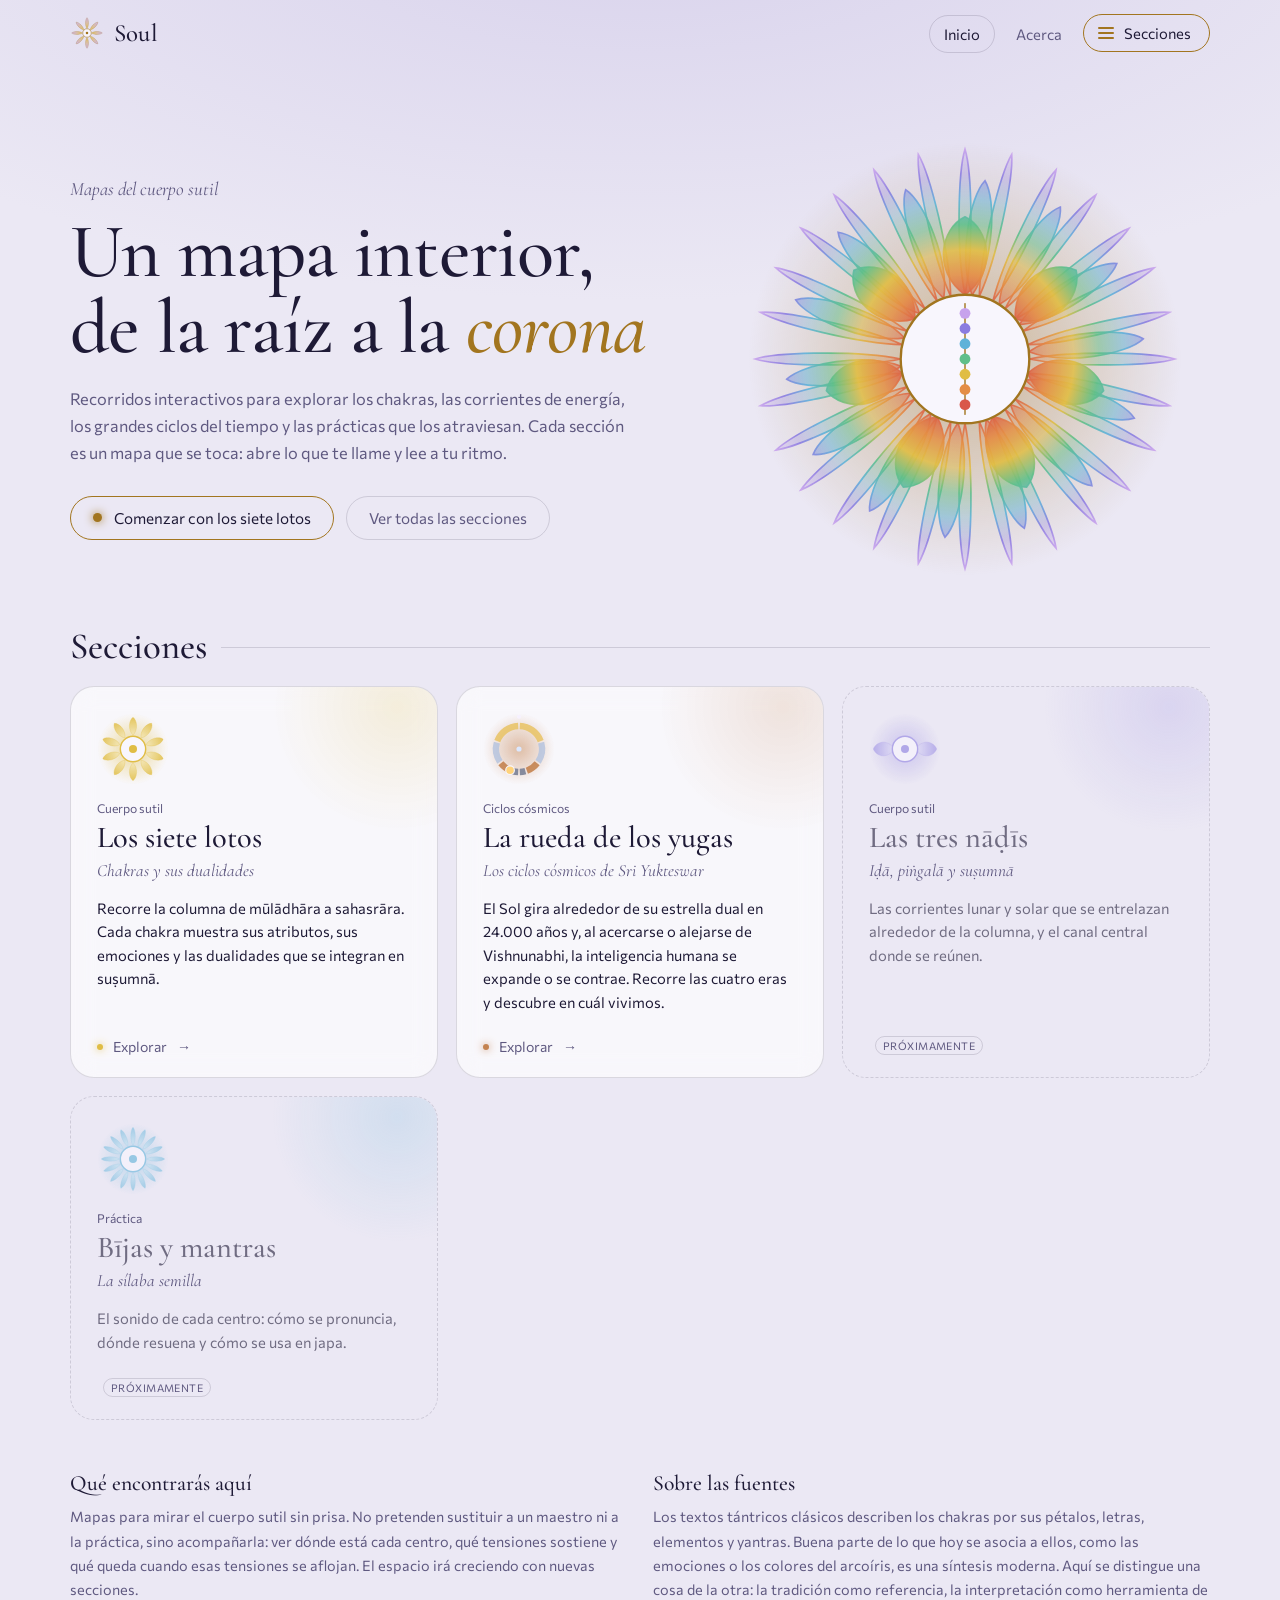
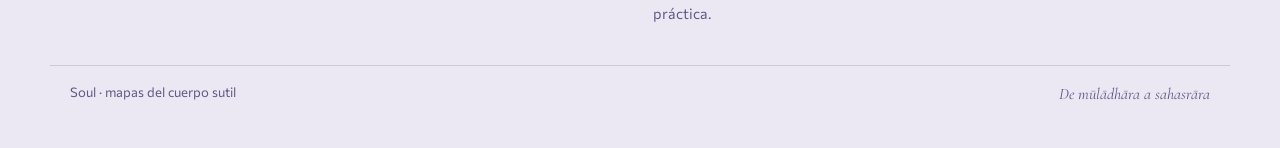
==== commit ae8d5b2c: "Concentrar el diseño del portal en portal.css - portal.css: hoja de estilos maestra con tipografías," ====
--- a/index.html
+++ b/index.html
@@ -1,5 +1,5 @@
 <!DOCTYPE html>
-<html lang="es">
+<html lang="es" class="pg-inicio">
 <head>
 <meta charset="UTF-8">
 <meta name="viewport" content="width=device-width, initial-scale=1, viewport-fit=cover">
@@ -11,200 +11,7 @@
 <script defer src="/_vercel/insights/script.js"></script>
 <link rel="preconnect" href="https://fonts.googleapis.com">
 <link rel="preconnect" href="https://fonts.gstatic.com" crossorigin>
-<link href="https://fonts.googleapis.com/css2?family=Cormorant+Garamond:ital,wght@0,400;0,500;0,600;1,400&family=Commissioner:wght@300;400;500&family=Tiro+Devanagari+Sanskrit&display=swap" rel="stylesheet">
-<style>
-:root{
-  box-sizing:border-box;
-  padding-bottom:env(safe-area-inset-bottom,0px);
-  --bg:#ebe8f4; --bg2:#d8d2ec; --card:#f8f6fd; --ink:#1e1a36; --muted:#5f5980;
-  --panel:rgba(255,255,255,.66); --line:rgba(30,26,54,.14);
-  --gold:#a2751f; --gold-soft:rgba(162,117,31,.22);
-  --ida:#4c60ad; --pingala:#bd6634; --star:0;
-  --shadow:0 24px 60px -24px rgba(30,26,54,.35);
-  --display:"Cormorant Garamond","Iowan Old Style",Georgia,serif;
-  --body:"Commissioner",ui-sans-serif,-apple-system,"Segoe UI",Roboto,sans-serif;
-  --deva:"Tiro Devanagari Sanskrit","Noto Serif Devanagari","Noto Sans Devanagari","Mangal",serif;
-}
-@media (prefers-color-scheme: dark){
-  :root:not([data-theme="light"]){
-    --bg:#0d0b1c; --bg2:#1c1740; --card:#1b1838; --ink:#ece7f8; --muted:#9d96bb;
-    --panel:rgba(24,20,50,.66); --line:rgba(236,231,248,.13);
-    --gold:#d9b265; --gold-soft:rgba(217,178,101,.26);
-    --ida:#8da0e8; --pingala:#eb9c6e; --star:1;
-    --shadow:0 24px 60px -20px rgba(0,0,0,.7);
-  }
-}
-:root[data-theme="dark"]{
-  --bg:#0d0b1c; --bg2:#1c1740; --card:#1b1838; --ink:#ece7f8; --muted:#9d96bb;
-  --panel:rgba(24,20,50,.66); --line:rgba(236,231,248,.13);
-  --gold:#d9b265; --gold-soft:rgba(217,178,101,.26);
-  --ida:#8da0e8; --pingala:#eb9c6e; --star:1;
-  --shadow:0 24px 60px -20px rgba(0,0,0,.7);
-}
-html{scroll-padding-top:calc(env(safe-area-inset-top,0px) + 84px);}
-*,*::before,*::after{box-sizing:inherit;}
-html,body{margin:0;}
-body{
-  min-height:100%;
-  background-color:var(--bg);
-  background-image:radial-gradient(ellipse 120% 70% at 50% -10%, var(--bg2), var(--bg) 62%);
-  background-attachment:fixed;
-  color:var(--ink);
-  font-family:var(--body);
-  font-weight:400;
-  -webkit-font-smoothing:antialiased;
-}
-a{color:inherit;}
-.stars{position:fixed; inset:0; pointer-events:none; opacity:var(--star); z-index:0; overflow:hidden;}
-.stars i{position:absolute; width:2px; height:2px; border-radius:50%; background:#fff; opacity:.4; animation:tw 5s ease-in-out infinite;}
-button:focus-visible,a:focus-visible{outline:2px solid var(--gold); outline-offset:3px;}
-
-/* Barra de navegación */
-.nav{position:sticky; top:0; z-index:30; padding-top:env(safe-area-inset-top,0px);
-  transition:background .4s, border-color .4s, backdrop-filter .4s; border-bottom:1px solid transparent;}
-.nav.scrolled,.nav.open{background:var(--panel); border-bottom-color:var(--line);
-  backdrop-filter:blur(14px); -webkit-backdrop-filter:blur(14px);}
-.nav-inner{max-width:1180px; margin:0 auto; padding:14px 20px; display:flex; align-items:center;
-  justify-content:space-between; gap:16px; position:relative;}
-.brand{display:inline-flex; align-items:center; gap:10px; text-decoration:none;
-  font-family:var(--display); font-weight:500; font-size:1.55rem; letter-spacing:.01em;}
-.brand svg{width:34px; height:34px; display:block; overflow:visible;}
-.nav-links{display:flex; align-items:center; gap:6px; list-style:none; margin:0; padding:0;}
-.nav-link{font:inherit; font-size:.92rem; color:var(--muted); text-decoration:none; background:transparent;
-  border:1px solid transparent; border-radius:999px; padding:9px 14px; cursor:pointer; transition:color .25s, border-color .25s;}
-.nav-link:hover,.nav-link[aria-current="page"]{color:var(--ink);}
-.nav-link[aria-current="page"]{border-color:var(--line);}
-
-.menu-btn{font:inherit; font-size:.92rem; color:var(--ink); background:transparent; border:1px solid var(--gold);
-  border-radius:999px; padding:9px 18px 9px 14px; cursor:pointer; display:inline-flex; gap:10px; align-items:center;
-  transition:background .4s, box-shadow .4s;}
-.menu-btn:hover,.menu-btn[aria-expanded="true"]{background:var(--gold-soft);}
-.menu-btn[aria-expanded="true"]{box-shadow:0 0 22px var(--gold-soft);}
-.burger{width:16px; height:12px; position:relative; display:inline-block;}
-.burger span{position:absolute; left:0; right:0; height:1.5px; border-radius:2px; background:var(--gold);
-  transition:transform .4s cubic-bezier(.2,.8,.2,1), opacity .3s, top .4s cubic-bezier(.2,.8,.2,1);}
-.burger span:nth-child(1){top:0;} .burger span:nth-child(2){top:5px;} .burger span:nth-child(3){top:10px;}
-.menu-btn[aria-expanded="true"] .burger span:nth-child(1){top:5px; transform:rotate(45deg);}
-.menu-btn[aria-expanded="true"] .burger span:nth-child(2){opacity:0;}
-.menu-btn[aria-expanded="true"] .burger span:nth-child(3){top:5px; transform:rotate(-45deg);}
-
-/* Panel del menú */
-.menu{position:absolute; right:20px; top:calc(100% + 8px); width:min(620px, calc(100vw - 32px));
-  max-height:calc(100vh - env(safe-area-inset-top,0px) - 96px); overflow:auto; overscroll-behavior:contain;
-  background:var(--card); border:1px solid var(--line); border-radius:24px; box-shadow:var(--shadow);
-  padding:20px 20px 22px; animation:unfold .4s cubic-bezier(.2,.8,.2,1);}
-.menu[hidden]{display:none;}
-.menu-head{display:flex; align-items:baseline; justify-content:space-between; gap:12px; margin:2px 4px 6px;}
-.menu-head p{margin:0; font-family:var(--display); font-style:italic; color:var(--muted); font-size:1.08rem;}
-.menu-head .count{font-size:.78rem; color:var(--muted); white-space:nowrap;}
-.menu-group h3{font-family:var(--body); font-weight:500; font-size:.82rem; color:var(--muted); margin:18px 4px 8px;
-  display:flex; align-items:center; gap:12px;}
-.menu-group h3::after{content:""; flex:1; height:1px; background:var(--line);}
-.menu-list{list-style:none; margin:0; padding:0; display:grid; grid-template-columns:repeat(auto-fill,minmax(250px,1fr)); gap:6px;}
-.m-item{--c:var(--gold); display:grid; grid-template-columns:44px 1fr; gap:12px; align-items:center;
-  padding:10px 12px; border-radius:16px; text-decoration:none; color:var(--ink); border:1px solid transparent;
-  transition:background .25s, border-color .25s;}
-.m-item .ico{width:44px; height:44px;}
-.m-item .ico svg{width:100%; height:100%; display:block; overflow:visible;}
-.m-item .mt{font-family:var(--display); font-size:1.22rem; font-weight:500; line-height:1.1; display:block;}
-.m-item .ms{font-size:.78rem; color:var(--muted); display:block; margin-top:2px;}
-a.m-item:hover,a.m-item:focus-visible{background:color-mix(in srgb,var(--c) 14%,transparent); border-color:color-mix(in srgb,var(--c) 55%,transparent);}
-a.m-item:hover .petals-s{animation-duration:12s;}
-.m-item.soon{opacity:.62; cursor:default;}
-.tag{display:inline-block; margin-left:6px; font-family:var(--body); font-size:.66rem; letter-spacing:.04em;
-  text-transform:uppercase; color:var(--muted); border:1px solid var(--line); border-radius:999px; padding:2px 7px; vertical-align:middle;}
-
-/* Portada */
-.hero{max-width:1180px; margin:0 auto; padding:clamp(26px,6vw,72px) 20px 20px; position:relative; z-index:1;
-  display:grid; grid-template-columns:1.1fr .9fr; gap:clamp(20px,4vw,56px); align-items:center;}
-.eyebrow{font-family:var(--display); font-style:italic; color:var(--muted); font-size:1.18rem; margin:0 0 14px;}
-.hero h1{font-family:var(--display); font-weight:500; font-size:clamp(2.6rem,6.4vw,4.8rem); line-height:.98; margin:0 0 20px; letter-spacing:-.01em;}
-.hero h1 em{font-style:italic; color:var(--gold);}
-.hero .lead{margin:0; color:var(--muted); max-width:52ch; line-height:1.65; font-size:1.02rem;}
-.cta{margin-top:30px; display:flex; flex-wrap:wrap; gap:12px; align-items:center;}
-.btn{font:inherit; font-size:.95rem; color:var(--ink); background:transparent; border:1px solid var(--gold);
-  border-radius:999px; padding:12px 22px; cursor:pointer; display:inline-flex; gap:12px; align-items:center;
-  text-decoration:none; transition:background .5s, box-shadow .5s;}
-.btn .dot{width:9px; height:9px; border-radius:50%; background:var(--gold); box-shadow:0 0 10px var(--gold);}
-.btn:hover{background:var(--gold-soft); box-shadow:0 0 28px var(--gold-soft);}
-.btn.ghost{border-color:var(--line); color:var(--muted);}
-.btn.ghost:hover{color:var(--ink); border-color:var(--gold); box-shadow:none;}
-.emblem{width:100%; max-width:440px; justify-self:center; aspect-ratio:1;}
-.emblem svg{width:100%; height:100%; display:block; overflow:visible;}
-.e-dot{transition:r .5s cubic-bezier(.2,.8,.2,1);}
-
-/* Secciones */
-.sections{max-width:1180px; margin:0 auto; padding:30px 20px 10px; position:relative; z-index:1;}
-.sec-head{display:flex; align-items:center; gap:14px; margin:0 0 20px;}
-.sec-head h2{font-family:var(--display); font-weight:500; font-size:clamp(1.7rem,3.4vw,2.3rem); margin:0; line-height:1;}
-.sec-head::after{content:""; flex:1; height:1px; background:var(--line);}
-.cards{display:grid; grid-template-columns:repeat(auto-fill,minmax(290px,1fr)); gap:18px;}
-.card{--c:var(--gold); position:relative; display:flex; flex-direction:column; gap:6px; text-decoration:none; color:var(--ink);
-  background:var(--panel); border:1px solid var(--line); border-radius:24px; padding:26px 26px 22px;
-  backdrop-filter:blur(12px); -webkit-backdrop-filter:blur(12px); overflow:hidden; isolation:isolate;
-  transition:transform .6s cubic-bezier(.2,.8,.2,1), border-color .3s, box-shadow .6s;
-  animation:fadein .7s ease both;}
-.card::before{content:""; position:absolute; z-index:-1; width:260px; height:260px; right:-90px; top:-110px; border-radius:50%;
-  background:radial-gradient(circle, color-mix(in srgb,var(--c) 32%,transparent), transparent 68%); opacity:.55; transition:opacity .6s;}
-a.card:hover,a.card:focus-visible{transform:translateY(-4px); border-color:var(--c);
-  box-shadow:0 18px 44px -22px var(--c);}
-a.card:hover::before,a.card:focus-visible::before{opacity:1;}
-a.card:hover .petals-s{animation-duration:14s;}
-.card .ico{width:72px; height:72px; margin-bottom:10px;}
-.card .ico svg{width:100%; height:100%; display:block; overflow:visible;}
-.card .grp{font-size:.76rem; color:var(--muted);}
-.card h3{font-family:var(--display); font-weight:500; font-size:1.9rem; margin:0; line-height:1.05;}
-.card .sub{font-family:var(--display); font-style:italic; color:var(--muted); font-size:1.08rem; margin:0;}
-.card .desc{margin:10px 0 0; line-height:1.6; font-size:.92rem; flex:1;}
-.card .go{margin-top:18px; display:inline-flex; align-items:center; gap:10px; font-size:.88rem; color:var(--muted);}
-.card .go .d{width:6px; height:6px; border-radius:50%; background:var(--c); box-shadow:0 0 8px var(--c);}
-.card .go .arr{transition:transform .4s cubic-bezier(.2,.8,.2,1);}
-a.card:hover .go{color:var(--ink);}
-a.card:hover .go .arr{transform:translateX(5px);}
-.card.soon{border-style:dashed; background:transparent; backdrop-filter:none; -webkit-backdrop-filter:none;}
-.card.soon .ico,.card.soon h3,.card.soon .desc{opacity:.6;}
-
-.notes{max-width:1180px; margin:0 auto; padding:40px 20px 40px; position:relative; z-index:1;
-  display:grid; grid-template-columns:repeat(auto-fit,minmax(280px,1fr)); gap:26px;}
-.notes h2{font-family:var(--display); font-weight:500; font-size:1.35rem; margin:0 0 8px;}
-.notes p{margin:0; color:var(--muted); font-size:.9rem; line-height:1.68; max-width:70ch;}
-.foot{max-width:1180px; margin:0 auto; padding:18px 20px 44px; position:relative; z-index:1;
-  border-top:1px solid var(--line); display:flex; flex-wrap:wrap; gap:10px 22px; justify-content:space-between;
-  color:var(--muted); font-size:.82rem;}
-.foot span:last-child{font-family:var(--display); font-style:italic; font-size:1rem;}
-
-@keyframes spin{to{transform:rotate(360deg);}}
-@keyframes breathe{0%,100%{transform:scale(1);}50%{transform:scale(1.07);}}
-@keyframes pulse{0%,100%{opacity:.35;}50%{opacity:.75;}}
-@keyframes tw{0%,100%{opacity:.12;}50%{opacity:.8;}}
-@keyframes rise{0%,100%{opacity:.25;}50%{opacity:1;}}
-@keyframes fadein{from{opacity:0; transform:translateY(8px);}to{opacity:1; transform:none;}}
-@keyframes unfold{from{opacity:0; transform:translateY(-6px);}to{opacity:1; transform:none;}}
-.y-petals{animation:spin 90s linear infinite; transform-box:fill-box; transform-origin:center;}
-.y-rev{animation:spin 140s linear infinite reverse; transform-box:fill-box; transform-origin:center;}
-.y-geo{animation:breathe 7s ease-in-out infinite; transform-box:fill-box; transform-origin:center;}
-.y-halo{animation:pulse 7s ease-in-out infinite;}
-.petals-s{animation:spin 50s linear infinite; transform-box:fill-box; transform-origin:center;}
-.disc{fill:var(--card); stroke:var(--gold); stroke-width:1.4;}
-.e-line{stroke:var(--gold); stroke-width:1.2; opacity:.7;}
-.e-om{font-family:var(--deva); font-size:22px; fill:var(--ink);}
-
-@media (max-width:820px){
-  .hero{grid-template-columns:1fr;}
-  .emblem{order:-1; max-width:300px;}
-}
-@media (max-width:640px){
-  .nav-links .nav-link.hide-sm{display:none;}
-  .menu{right:16px; left:16px; width:auto;}
-  .menu-list{grid-template-columns:1fr;}
-  .menu-btn .lbl{display:none;}
-  .menu-btn{padding:11px 13px;}
-  .emblem{max-width:240px;}
-}
-@media (prefers-reduced-motion: reduce){
-  *,*::before,*::after{animation:none !important; transition:none !important;}
-}
-</style>
+<link rel="stylesheet" href="portal.css">
 </head>
 <body>
 <div class="stars" id="stars" aria-hidden="true"></div>
--- a/portal.css
+++ b/portal.css
@@ -0,0 +1,485 @@
+/* ==========================================================================
+   Soul · hoja de estilos maestra del portal
+   --------------------------------------------------------------------------
+   Todas las páginas cargan este archivo con
+     <link rel="stylesheet" href="portal.css">
+   y declaran su página en la etiqueta <html>:
+     <html lang="es" class="pg-inicio">   (o pg-chakras, pg-yugas…)
+
+   Para cambiar el aspecto de todo el portal basta con editar aquí:
+   las tipografías y los tokens de color (secciones 1 y 2) se aplican a
+   todas las páginas a la vez. Los estilos propios de cada página van en
+   su sección, siempre bajo su clase .pg-*, para que no choquen entre sí.
+
+     1. Tipografías
+     2. Tokens de diseño (tema claro y oscuro)
+     3. Base común
+     4. Componentes compartidos
+     5. Animaciones
+     6. Página: inicio          .pg-inicio
+     7. Página: los siete lotos .pg-chakras
+     8. Página: los yugas       .pg-yugas
+     9. Movimiento reducido
+
+   Para añadir una página nueva: usa los tokens y componentes existentes
+   y, si necesita estilos propios, crea su sección con una clase .pg-nueva.
+   ========================================================================== */
+
+
+/* 1. Tipografías ----------------------------------------------------------- */
+@import url("https://fonts.googleapis.com/css2?family=Cormorant+Garamond:ital,wght@0,400;0,500;0,600;1,400;1,500&family=Commissioner:wght@300;400;500&family=Tiro+Devanagari+Sanskrit&display=swap");
+
+
+/* 2. Tokens de diseño ------------------------------------------------------ */
+:root{
+  /* Familias tipográficas */
+  --display:"Cormorant Garamond","Iowan Old Style",Georgia,serif;   /* títulos */
+  --body:"Commissioner",ui-sans-serif,-apple-system,"Segoe UI",Roboto,sans-serif; /* texto */
+  --deva:"Tiro Devanagari Sanskrit","Noto Serif Devanagari","Noto Sans Devanagari","Mangal",serif; /* devanagari */
+
+  /* Paleta (tema claro) */
+  --bg:#ebe8f4; --bg2:#d8d2ec;          /* fondo y su degradado superior */
+  --card:#f8f6fd;                        /* superficies opacas */
+  --panel:rgba(255,255,255,.66);         /* superficies translúcidas */
+  --ink:#1e1a36; --muted:#5f5980;        /* texto principal y secundario */
+  --line:rgba(30,26,54,.14);             /* bordes y separadores */
+  --gold:#a2751f; --gold-soft:rgba(162,117,31,.22); /* acento */
+  --ida:#4c60ad; --pingala:#bd6634;      /* las dos nāḍīs */
+  --chip:color-mix(in srgb,var(--ink) 5%,var(--card));
+  --chip-hover:color-mix(in srgb,var(--ink) 10%,var(--card));
+  --shadow:0 24px 60px -24px rgba(30,26,54,.35);
+  --star:0;                              /* opacidad del cielo estrellado */
+
+  /* Cielo nocturno: superficie que es oscura en ambos temas */
+  --sky:#090b1f; --sky-2:#11143a; --sky-hover:#1a1e4d;
+  --sky-ink:#ece6d6; --sky-muted:#a09bc0; --sky-line:rgba(236,230,214,.14);
+  --sky-accent:#e8c46a;
+
+  box-sizing:border-box;
+  padding-bottom:env(safe-area-inset-bottom,0px);
+}
+@media (prefers-color-scheme: dark){
+  :root:not([data-theme="light"]){
+    --bg:#0d0b1c; --bg2:#1c1740; --card:#1b1838; --ink:#ece7f8; --muted:#9d96bb;
+    --panel:rgba(24,20,50,.66); --line:rgba(236,231,248,.13);
+    --gold:#d9b265; --gold-soft:rgba(217,178,101,.26);
+    --ida:#8da0e8; --pingala:#eb9c6e; --star:1;
+    --shadow:0 24px 60px -20px rgba(0,0,0,.7);
+  }
+}
+:root[data-theme="dark"]{
+  --bg:#0d0b1c; --bg2:#1c1740; --card:#1b1838; --ink:#ece7f8; --muted:#9d96bb;
+  --panel:rgba(24,20,50,.66); --line:rgba(236,231,248,.13);
+  --gold:#d9b265; --gold-soft:rgba(217,178,101,.26);
+  --ida:#8da0e8; --pingala:#eb9c6e; --star:1;
+  --shadow:0 24px 60px -20px rgba(0,0,0,.7);
+}
+
+
+/* 3. Base común ------------------------------------------------------------ */
+html{scroll-padding-top:env(safe-area-inset-top,0px);}
+*,*::before,*::after{box-sizing:inherit;}
+html,body{margin:0;}
+body{
+  min-height:100%;
+  background-color:var(--bg);
+  background-image:radial-gradient(ellipse 120% 70% at 50% -10%, var(--bg2), var(--bg) 62%);
+  background-attachment:fixed;
+  color:var(--ink);
+  font-family:var(--body);
+  font-weight:400;
+  -webkit-font-smoothing:antialiased;
+}
+a{color:inherit;}
+button:focus-visible,a:focus-visible{outline:2px solid var(--gold); outline-offset:3px;}
+
+
+/* 4. Componentes compartidos ----------------------------------------------- */
+
+/* Cielo estrellado de fondo (visible en tema oscuro) */
+.stars{position:fixed; inset:0; pointer-events:none; opacity:var(--star); z-index:0; overflow:hidden;}
+.stars i{position:absolute; width:2px; height:2px; border-radius:50%; background:#fff; opacity:.4; animation:tw 5s ease-in-out infinite;}
+
+/* Enlace «← Inicio» de las páginas interiores */
+.home-link{display:inline-flex; align-items:center; gap:8px; margin:0 0 14px; font-size:.85rem; color:var(--muted);
+  text-decoration:none; border:1px solid var(--line); border-radius:999px; padding:6px 14px 6px 12px; transition:color .25s, border-color .25s;}
+.home-link:hover{color:var(--ink); border-color:var(--gold);}
+
+/* Botón píldora con borde dorado */
+.btn{font:inherit; font-size:.95rem; color:var(--ink); background:transparent; border:1px solid var(--gold);
+  border-radius:999px; padding:12px 22px; cursor:pointer; display:inline-flex; gap:12px; align-items:center;
+  text-decoration:none; transition:background .5s, box-shadow .5s;}
+.btn .dot{width:9px; height:9px; border-radius:50%; background:var(--gold); box-shadow:0 0 10px var(--gold);}
+.btn:hover{background:var(--gold-soft); box-shadow:0 0 28px var(--gold-soft);}
+.btn.ghost{border-color:var(--line); color:var(--muted);}
+.btn.ghost:hover{color:var(--ink); border-color:var(--gold); box-shadow:none;}
+
+/* Notas al pie en columnas */
+.notes{max-width:1180px; margin:0 auto; padding:22px 20px 60px; position:relative; z-index:1;
+  display:grid; grid-template-columns:repeat(auto-fit,minmax(280px,1fr)); gap:26px;}
+.notes h2{font-family:var(--display); font-weight:500; font-size:1.35rem; margin:0 0 8px;}
+.notes p{margin:0; color:var(--muted); font-size:.9rem; line-height:1.68; max-width:70ch;}
+
+/* Capas animadas de los yantras y lotos SVG */
+.y-petals{animation:spin 90s linear infinite; transform-box:fill-box; transform-origin:center;}
+.y-rev{animation:spin 140s linear infinite reverse; transform-box:fill-box; transform-origin:center;}
+.y-geo{animation:breathe 7s ease-in-out infinite; transform-box:fill-box; transform-origin:center;}
+.y-halo{animation:pulse 7s ease-in-out infinite;}
+.petals-s{animation:spin 50s linear infinite; transform-box:fill-box; transform-origin:center;}
+
+
+/* 5. Animaciones ----------------------------------------------------------- */
+@keyframes spin{to{transform:rotate(360deg);}}
+@keyframes breathe{0%,100%{transform:scale(1);}50%{transform:scale(1.07);}}
+@keyframes pulse{0%,100%{opacity:.35;}50%{opacity:.75;}}
+@keyframes tw{0%,100%{opacity:.12;}50%{opacity:.8;}}
+@keyframes tw-cielo{0%,100%{opacity:.25;}50%{opacity:1;}}
+@keyframes rise{0%,100%{opacity:.25;}50%{opacity:1;}}
+@keyframes flow{to{stroke-dashoffset:-170;}}
+@keyframes arrive{from{transform:scale(.5) rotate(-70deg); opacity:0;}to{transform:none; opacity:1;}}
+@keyframes fadein{from{opacity:0; transform:translateY(8px);}to{opacity:1; transform:none;}}
+@keyframes unfold{from{opacity:0; transform:translateY(-6px);}to{opacity:1; transform:none;}}
+@keyframes vpulse{0%{transform:scale(.6);opacity:0}35%{opacity:.55}100%{transform:scale(1.6);opacity:0}}
+
+
+/* 6. Página: inicio -------------------------------------------------------- */
+html.pg-inicio{scroll-padding-top:calc(env(safe-area-inset-top,0px) + 84px);}
+
+/* Barra de navegación */
+.pg-inicio .nav{position:sticky; top:0; z-index:30; padding-top:env(safe-area-inset-top,0px);
+  transition:background .4s, border-color .4s, backdrop-filter .4s; border-bottom:1px solid transparent;}
+.pg-inicio .nav.scrolled,.pg-inicio .nav.open{background:var(--panel); border-bottom-color:var(--line);
+  backdrop-filter:blur(14px); -webkit-backdrop-filter:blur(14px);}
+.pg-inicio .nav-inner{max-width:1180px; margin:0 auto; padding:14px 20px; display:flex; align-items:center;
+  justify-content:space-between; gap:16px; position:relative;}
+.pg-inicio .brand{display:inline-flex; align-items:center; gap:10px; text-decoration:none;
+  font-family:var(--display); font-weight:500; font-size:1.55rem; letter-spacing:.01em;}
+.pg-inicio .brand svg{width:34px; height:34px; display:block; overflow:visible;}
+.pg-inicio .nav-links{display:flex; align-items:center; gap:6px; list-style:none; margin:0; padding:0;}
+.pg-inicio .nav-link{font:inherit; font-size:.92rem; color:var(--muted); text-decoration:none; background:transparent;
+  border:1px solid transparent; border-radius:999px; padding:9px 14px; cursor:pointer; transition:color .25s, border-color .25s;}
+.pg-inicio .nav-link:hover,.pg-inicio .nav-link[aria-current="page"]{color:var(--ink);}
+.pg-inicio .nav-link[aria-current="page"]{border-color:var(--line);}
+
+.pg-inicio .menu-btn{font:inherit; font-size:.92rem; color:var(--ink); background:transparent; border:1px solid var(--gold);
+  border-radius:999px; padding:9px 18px 9px 14px; cursor:pointer; display:inline-flex; gap:10px; align-items:center;
+  transition:background .4s, box-shadow .4s;}
+.pg-inicio .menu-btn:hover,.pg-inicio .menu-btn[aria-expanded="true"]{background:var(--gold-soft);}
+.pg-inicio .menu-btn[aria-expanded="true"]{box-shadow:0 0 22px var(--gold-soft);}
+.pg-inicio .burger{width:16px; height:12px; position:relative; display:inline-block;}
+.pg-inicio .burger span{position:absolute; left:0; right:0; height:1.5px; border-radius:2px; background:var(--gold);
+  transition:transform .4s cubic-bezier(.2,.8,.2,1), opacity .3s, top .4s cubic-bezier(.2,.8,.2,1);}
+.pg-inicio .burger span:nth-child(1){top:0;} .pg-inicio .burger span:nth-child(2){top:5px;} .pg-inicio .burger span:nth-child(3){top:10px;}
+.pg-inicio .menu-btn[aria-expanded="true"] .burger span:nth-child(1){top:5px; transform:rotate(45deg);}
+.pg-inicio .menu-btn[aria-expanded="true"] .burger span:nth-child(2){opacity:0;}
+.pg-inicio .menu-btn[aria-expanded="true"] .burger span:nth-child(3){top:5px; transform:rotate(-45deg);}
+
+/* Panel del menú de secciones */
+.pg-inicio .menu{position:absolute; right:20px; top:calc(100% + 8px); width:min(620px, calc(100vw - 32px));
+  max-height:calc(100vh - env(safe-area-inset-top,0px) - 96px); overflow:auto; overscroll-behavior:contain;
+  background:var(--card); border:1px solid var(--line); border-radius:24px; box-shadow:var(--shadow);
+  padding:20px 20px 22px; animation:unfold .4s cubic-bezier(.2,.8,.2,1);}
+.pg-inicio .menu[hidden]{display:none;}
+.pg-inicio .menu-head{display:flex; align-items:baseline; justify-content:space-between; gap:12px; margin:2px 4px 6px;}
+.pg-inicio .menu-head p{margin:0; font-family:var(--display); font-style:italic; color:var(--muted); font-size:1.08rem;}
+.pg-inicio .menu-head .count{font-size:.78rem; color:var(--muted); white-space:nowrap;}
+.pg-inicio .menu-group h3{font-family:var(--body); font-weight:500; font-size:.82rem; color:var(--muted); margin:18px 4px 8px;
+  display:flex; align-items:center; gap:12px;}
+.pg-inicio .menu-group h3::after{content:""; flex:1; height:1px; background:var(--line);}
+.pg-inicio .menu-list{list-style:none; margin:0; padding:0; display:grid; grid-template-columns:repeat(auto-fill,minmax(250px,1fr)); gap:6px;}
+.pg-inicio .m-item{--c:var(--gold); display:grid; grid-template-columns:44px 1fr; gap:12px; align-items:center;
+  padding:10px 12px; border-radius:16px; text-decoration:none; color:var(--ink); border:1px solid transparent;
+  transition:background .25s, border-color .25s;}
+.pg-inicio .m-item .ico{width:44px; height:44px;}
+.pg-inicio .m-item .ico svg{width:100%; height:100%; display:block; overflow:visible;}
+.pg-inicio .m-item .mt{font-family:var(--display); font-size:1.22rem; font-weight:500; line-height:1.1; display:block;}
+.pg-inicio .m-item .ms{font-size:.78rem; color:var(--muted); display:block; margin-top:2px;}
+.pg-inicio a.m-item:hover,.pg-inicio a.m-item:focus-visible{background:color-mix(in srgb,var(--c) 14%,transparent); border-color:color-mix(in srgb,var(--c) 55%,transparent);}
+.pg-inicio a.m-item:hover .petals-s{animation-duration:12s;}
+.pg-inicio .m-item.soon{opacity:.62; cursor:default;}
+.pg-inicio .tag{display:inline-block; margin-left:6px; font-family:var(--body); font-size:.66rem; letter-spacing:.04em;
+  text-transform:uppercase; color:var(--muted); border:1px solid var(--line); border-radius:999px; padding:2px 7px; vertical-align:middle;}
+
+/* Portada */
+.pg-inicio .hero{max-width:1180px; margin:0 auto; padding:clamp(26px,6vw,72px) 20px 20px; position:relative; z-index:1;
+  display:grid; grid-template-columns:1.1fr .9fr; gap:clamp(20px,4vw,56px); align-items:center;}
+.pg-inicio .eyebrow{font-family:var(--display); font-style:italic; color:var(--muted); font-size:1.18rem; margin:0 0 14px;}
+.pg-inicio .hero h1{font-family:var(--display); font-weight:500; font-size:clamp(2.6rem,6.4vw,4.8rem); line-height:.98; margin:0 0 20px; letter-spacing:-.01em;}
+.pg-inicio .hero h1 em{font-style:italic; color:var(--gold);}
+.pg-inicio .hero .lead{margin:0; color:var(--muted); max-width:52ch; line-height:1.65; font-size:1.02rem;}
+.pg-inicio .cta{margin-top:30px; display:flex; flex-wrap:wrap; gap:12px; align-items:center;}
+.pg-inicio .emblem{width:100%; max-width:440px; justify-self:center; aspect-ratio:1;}
+.pg-inicio .emblem svg{width:100%; height:100%; display:block; overflow:visible;}
+.pg-inicio .e-dot{transition:r .5s cubic-bezier(.2,.8,.2,1);}
+.pg-inicio .disc{fill:var(--card); stroke:var(--gold); stroke-width:1.4;}
+.pg-inicio .e-line{stroke:var(--gold); stroke-width:1.2; opacity:.7;}
+.pg-inicio .e-om{font-family:var(--deva); font-size:22px; fill:var(--ink);}
+
+/* Tarjetas de secciones */
+.pg-inicio .sections{max-width:1180px; margin:0 auto; padding:30px 20px 10px; position:relative; z-index:1;}
+.pg-inicio .sec-head{display:flex; align-items:center; gap:14px; margin:0 0 20px;}
+.pg-inicio .sec-head h2{font-family:var(--display); font-weight:500; font-size:clamp(1.7rem,3.4vw,2.3rem); margin:0; line-height:1;}
+.pg-inicio .sec-head::after{content:""; flex:1; height:1px; background:var(--line);}
+.pg-inicio .cards{display:grid; grid-template-columns:repeat(auto-fill,minmax(290px,1fr)); gap:18px;}
+.pg-inicio .card{--c:var(--gold); position:relative; display:flex; flex-direction:column; gap:6px; text-decoration:none; color:var(--ink);
+  background:var(--panel); border:1px solid var(--line); border-radius:24px; padding:26px 26px 22px;
+  backdrop-filter:blur(12px); -webkit-backdrop-filter:blur(12px); overflow:hidden; isolation:isolate;
+  transition:transform .6s cubic-bezier(.2,.8,.2,1), border-color .3s, box-shadow .6s;
+  animation:fadein .7s ease both;}
+.pg-inicio .card::before{content:""; position:absolute; z-index:-1; width:260px; height:260px; right:-90px; top:-110px; border-radius:50%;
+  background:radial-gradient(circle, color-mix(in srgb,var(--c) 32%,transparent), transparent 68%); opacity:.55; transition:opacity .6s;}
+.pg-inicio a.card:hover,.pg-inicio a.card:focus-visible{transform:translateY(-4px); border-color:var(--c);
+  box-shadow:0 18px 44px -22px var(--c);}
+.pg-inicio a.card:hover::before,.pg-inicio a.card:focus-visible::before{opacity:1;}
+.pg-inicio a.card:hover .petals-s{animation-duration:14s;}
+.pg-inicio .card .ico{width:72px; height:72px; margin-bottom:10px;}
+.pg-inicio .card .ico svg{width:100%; height:100%; display:block; overflow:visible;}
+.pg-inicio .card .grp{font-size:.76rem; color:var(--muted);}
+.pg-inicio .card h3{font-family:var(--display); font-weight:500; font-size:1.9rem; margin:0; line-height:1.05;}
+.pg-inicio .card .sub{font-family:var(--display); font-style:italic; color:var(--muted); font-size:1.08rem; margin:0;}
+.pg-inicio .card .desc{margin:10px 0 0; line-height:1.6; font-size:.92rem; flex:1;}
+.pg-inicio .card .go{margin-top:18px; display:inline-flex; align-items:center; gap:10px; font-size:.88rem; color:var(--muted);}
+.pg-inicio .card .go .d{width:6px; height:6px; border-radius:50%; background:var(--c); box-shadow:0 0 8px var(--c);}
+.pg-inicio .card .go .arr{transition:transform .4s cubic-bezier(.2,.8,.2,1);}
+.pg-inicio a.card:hover .go{color:var(--ink);}
+.pg-inicio a.card:hover .go .arr{transform:translateX(5px);}
+.pg-inicio .card.soon{border-style:dashed; background:transparent; backdrop-filter:none; -webkit-backdrop-filter:none;}
+.pg-inicio .card.soon .ico,.pg-inicio .card.soon h3,.pg-inicio .card.soon .desc{opacity:.6;}
+
+.pg-inicio .notes{padding:40px 20px 40px;}
+.pg-inicio .foot{max-width:1180px; margin:0 auto; padding:18px 20px 44px; position:relative; z-index:1;
+  border-top:1px solid var(--line); display:flex; flex-wrap:wrap; gap:10px 22px; justify-content:space-between;
+  color:var(--muted); font-size:.82rem;}
+.pg-inicio .foot span:last-child{font-family:var(--display); font-style:italic; font-size:1rem;}
+
+@media (max-width:820px){
+  .pg-inicio .hero{grid-template-columns:1fr;}
+  .pg-inicio .emblem{order:-1; max-width:300px;}
+}
+@media (max-width:640px){
+  .pg-inicio .nav-links .nav-link.hide-sm{display:none;}
+  .pg-inicio .menu{right:16px; left:16px; width:auto;}
+  .pg-inicio .menu-list{grid-template-columns:1fr;}
+  .pg-inicio .menu-btn .lbl{display:none;}
+  .pg-inicio .menu-btn{padding:11px 13px;}
+  .pg-inicio .emblem{max-width:240px;}
+}
+
+
+/* 7. Página: los siete lotos ----------------------------------------------- */
+html.pg-chakras{padding-top:env(safe-area-inset-top,0px);}
+
+/* Encabezado */
+.pg-chakras .top{max-width:1180px; margin:0 auto; padding:44px 20px 6px; position:relative; z-index:1;
+  display:flex; flex-wrap:wrap; gap:22px; align-items:flex-end; justify-content:space-between;}
+.pg-chakras .top h1{font-family:var(--display); font-weight:500; font-size:clamp(2.1rem,4.8vw,3.4rem); line-height:1.02; margin:0 0 12px; letter-spacing:-.01em;}
+.pg-chakras .top p{margin:0; color:var(--muted); max-width:58ch; line-height:1.6; font-size:.98rem;}
+.pg-chakras #state{margin-top:8px; font-family:var(--display); font-style:italic; font-size:1.12rem; color:var(--ink); transition:opacity .6s;}
+.pg-chakras .balance-btn:hover{box-shadow:none;}
+.pg-chakras .balanced .balance-btn{background:var(--gold-soft); box-shadow:0 0 28px var(--gold-soft);}
+
+/* Estructura */
+.pg-chakras .wrap{max-width:1180px; margin:0 auto; padding:22px 20px 10px; display:grid;
+  grid-template-columns:minmax(250px,330px) 1fr; gap:30px; position:relative; z-index:1;}
+.pg-chakras .spine-col{position:sticky; top:calc(env(safe-area-inset-top,0px) + 12px); align-self:start;
+  height:calc(100vh - 40px); max-height:880px; min-height:560px;}
+.pg-chakras #spine{width:100%; height:100%; display:block; overflow:visible;}
+
+/* Columna vertebral */
+.pg-chakras .sush{stroke:var(--gold); stroke-width:1.6;}
+.pg-chakras .sush-glow{stroke:var(--gold); stroke-width:10; opacity:.14; transition:opacity 1.6s, stroke-width 1.6s;}
+.pg-chakras .balanced .sush-glow{opacity:.6; stroke-width:20;}
+.pg-chakras .nadi{fill:none; stroke-width:1.3;}
+.pg-chakras .nadi-flow{fill:none; stroke-width:2.2; stroke-dasharray:2 15; stroke-linecap:round; animation:flow 7s linear infinite;}
+.pg-chakras .ida{stroke:var(--ida);} .pg-chakras .pingala{stroke:var(--pingala);}
+.pg-chakras .nadi-lbl{font-family:var(--body); font-size:11px; fill:var(--muted); text-anchor:middle;}
+.pg-chakras .spark-halo{fill:var(--gold); opacity:.3;}
+.pg-chakras .spark-core{fill:#fff;}
+
+.pg-chakras .node{cursor:pointer; outline:none;}
+.pg-chakras .node .scaler{transition:transform .6s cubic-bezier(.2,.8,.2,1); transform-box:fill-box; transform-origin:center;}
+.pg-chakras .node:hover .scaler{transform:scale(1.12);}
+.pg-chakras .node.active .scaler{transform:scale(1.5);}
+.pg-chakras .node .petals{animation:spin 50s linear infinite; transform-box:fill-box; transform-origin:center;}
+.pg-chakras .node .glow{opacity:.2; transition:opacity .6s;}
+.pg-chakras .node.active .glow,.pg-chakras .node.lit .glow{opacity:.85;}
+.pg-chakras .node .lbl{font-family:var(--display); font-size:16px; font-weight:500; fill:var(--ink); transition:fill .3s;}
+.pg-chakras .node .lbl-es{font-family:var(--body); font-size:10.5px; fill:var(--muted);}
+.pg-chakras .node.active .lbl{font-weight:600;}
+.pg-chakras .node:focus-visible .focus{stroke:var(--gold); stroke-width:1.5; stroke-dasharray:3 3;}
+.pg-chakras .node .focus{fill:none; stroke:transparent;}
+
+/* Panel del chakra */
+.pg-chakras .panel{--c:#e0bd45; background:var(--panel); border:1px solid var(--line); border-radius:24px;
+  padding:clamp(18px,3.2vw,36px); backdrop-filter:blur(12px); -webkit-backdrop-filter:blur(12px); min-width:0;}
+.pg-chakras .p-head{display:grid; grid-template-columns:clamp(150px,22vw,240px) 1fr; gap:26px; align-items:center;}
+.pg-chakras .big-yantra svg{width:100%; height:auto; display:block; overflow:visible;}
+.pg-chakras .big-yantra.enter svg{animation:arrive 1s cubic-bezier(.2,.8,.2,1);}
+.pg-chakras .p-title h2{font-family:var(--display); font-weight:500; font-size:clamp(2.3rem,5vw,3.6rem); margin:0; line-height:1;}
+.pg-chakras .p-ety{font-family:var(--display); font-style:italic; color:var(--muted); font-size:1.18rem; margin:8px 0 0;}
+.pg-chakras .p-es{margin:14px 0 0; display:inline-flex; align-items:center; gap:8px; font-size:.9rem; color:var(--muted);}
+.pg-chakras .p-es .sw{width:10px; height:10px; border-radius:50%; background:var(--c); box-shadow:0 0 10px var(--c);}
+.pg-chakras .res{font-family:var(--display); font-size:1.28rem; line-height:1.55; margin:26px 0 4px; max-width:62ch;}
+.pg-chakras .fade-in{animation:fadein .7s ease both;}
+
+.pg-chakras .group h3{font-family:var(--body); font-weight:500; font-size:.92rem; color:var(--muted); margin:30px 0 12px;
+  display:flex; align-items:center; gap:12px;}
+.pg-chakras .group h3::after{content:""; flex:1; height:1px; background:var(--line);}
+.pg-chakras .chips{display:flex; flex-wrap:wrap; gap:8px;}
+.pg-chakras .chip{font:inherit; font-size:.88rem; color:var(--ink); background:transparent; border:1px solid var(--line);
+  border-radius:999px; padding:7px 14px; cursor:pointer; display:inline-flex; align-items:center; gap:8px;
+  transition:border-color .25s, background .25s;}
+.pg-chakras .chip .k{color:var(--muted);}
+.pg-chakras .chip .d{width:6px; height:6px; border-radius:50%; background:var(--c);}
+.pg-chakras .chip:hover{border-color:var(--c);}
+.pg-chakras .chip.on{background:color-mix(in srgb, var(--c) 18%, transparent); border-color:var(--c);}
+
+/* Dualidades */
+.pg-chakras .duals{display:flex; flex-direction:column; gap:12px;}
+.pg-chakras .dual{display:grid; grid-template-columns:1fr minmax(108px,auto) 1fr; gap:10px; align-items:stretch; position:relative;}
+.pg-chakras .dual::before{content:""; position:absolute; left:6%; right:6%; top:50%; height:1px;
+  background:linear-gradient(90deg,var(--ida),var(--gold),var(--pingala)); opacity:.55;}
+.pg-chakras .pole,.pg-chakras .center{position:relative; font:inherit; color:var(--ink); background:var(--card); border:1px solid var(--line);
+  border-radius:14px; padding:11px 13px; cursor:pointer; display:flex; flex-direction:column; justify-content:center; gap:3px;
+  transition:transform 1s cubic-bezier(.2,.8,.2,1), opacity 1s, box-shadow .8s, border-color .25s, background .8s;}
+.pg-chakras .pole.a{align-items:flex-end; text-align:right; border-color:color-mix(in srgb,var(--ida) 50%,transparent);}
+.pg-chakras .pole.b{align-items:flex-start; text-align:left; border-color:color-mix(in srgb,var(--pingala) 50%,transparent);}
+.pg-chakras .center{align-items:center; text-align:center; border-color:var(--gold); border-radius:999px; padding:11px 16px;}
+.pg-chakras .pn{font-family:var(--display); font-size:1.2rem; font-weight:500; line-height:1.12;}
+.pg-chakras .pt{font-size:.72rem; color:var(--muted);}
+.pg-chakras .pole.on,.pg-chakras .center.on{box-shadow:0 0 0 2px var(--c);}
+.pg-chakras .balanced .pole{opacity:.38; filter:saturate(.35);}
+.pg-chakras .balanced .pole.a{transform:translateX(16px) scale(.96);}
+.pg-chakras .balanced .pole.b{transform:translateX(-16px) scale(.96);}
+.pg-chakras .balanced .center{background:color-mix(in srgb,var(--gold) 14%,var(--card)); box-shadow:0 0 26px var(--gold-soft);}
+.pg-chakras .balanced .pole.on,.pg-chakras .balanced .center.on{box-shadow:0 0 0 2px var(--c), 0 0 26px var(--gold-soft); opacity:1; filter:none;}
+
+.pg-chakras .inspector{margin-top:12px; border-left:2px solid var(--c); padding:14px 18px 16px;
+  background:color-mix(in srgb,var(--c) 10%,var(--card)); border-radius:0 14px 14px 0; animation:unfold .45s ease;}
+.pg-chakras .inspector .ik{font-size:.78rem; color:var(--muted);}
+.pg-chakras .inspector h4{font-family:var(--display); font-size:1.55rem; font-weight:500; margin:2px 0 6px; line-height:1.15;}
+.pg-chakras .inspector p{margin:0; line-height:1.62; max-width:66ch;}
+.pg-chakras .inspector p + p{margin-top:8px; color:var(--muted); font-size:.9rem;}
+
+/* Yantra grande */
+.pg-chakras .geo-s{stroke:var(--ink); stroke-opacity:.72; stroke-width:1.4; fill:currentColor; fill-opacity:.2; stroke-linejoin:round;}
+.pg-chakras .disc{fill:var(--card); stroke:currentColor; stroke-width:1.6;}
+.pg-chakras .bija{font-family:var(--deva); font-size:38px; fill:var(--ink);}
+.pg-chakras .bindu{fill:var(--ink);}
+
+@media (max-width:820px){
+  .pg-chakras .wrap{grid-template-columns:1fr;}
+  .pg-chakras .spine-col{position:relative; top:0; height:600px; min-height:0;}
+}
+@media (max-width:560px){
+  .pg-chakras .p-head{grid-template-columns:1fr; justify-items:center; text-align:center;}
+  .pg-chakras .big-yantra{width:200px;}
+  .pg-chakras .dual{grid-template-columns:1fr minmax(92px,auto) 1fr; gap:6px;}
+  .pg-chakras .pn{font-size:1.05rem;}
+  .pg-chakras .pole,.pg-chakras .center{padding:9px 10px;}
+}
+
+
+/* 8. Página: los yugas ----------------------------------------------------- */
+html.pg-yugas{padding-top:env(safe-area-inset-top,0px);}
+.pg-yugas body{background:var(--bg); font-size:16px; line-height:1.6;}
+.pg-yugas button{font:inherit; color:inherit;}
+.pg-yugas :focus-visible{outline:2px solid var(--gold); outline-offset:2px;}
+
+.pg-yugas header{max-width:1240px; margin:0 auto; padding:32px 20px 18px;}
+.pg-yugas h1{font-family:var(--display); font-weight:600; font-size:clamp(2.3rem,5.4vw,3.6rem); line-height:1.02; letter-spacing:-.01em; margin:0 0 10px;}
+.pg-yugas .lede{max-width:62ch; color:var(--muted); margin:0;}
+
+.pg-yugas main{max-width:1240px; margin:0 auto; padding:0 20px 28px; display:grid; gap:22px;}
+@media (min-width:1000px){.pg-yugas main{grid-template-columns:minmax(0,1.4fr) minmax(0,1fr); align-items:start;}}
+
+/* Escena del cielo */
+.pg-yugas .sky{background:var(--sky); color:var(--sky-ink); border-radius:20px; overflow:hidden;}
+.pg-yugas .sky svg{display:block; width:100%; height:auto;}
+.pg-yugas .sky text{font-family:var(--body);}
+.pg-yugas .arcg{cursor:pointer; outline:none;}
+.pg-yugas .arcg .arc{transition:opacity .35s, stroke-width .35s; opacity:.8;}
+.pg-yugas .arcg .halo{opacity:0; transition:opacity .35s;}
+.pg-yugas .arcg:hover .arc,.pg-yugas .arcg:focus-visible .arc{opacity:1;}
+.pg-yugas .arcg:focus-visible .halo{opacity:.3;}
+.pg-yugas .arcs.has-sel .arcg .arc{opacity:.32;}
+.pg-yugas .arcs.has-sel .arcg.sel .arc{opacity:1;}
+.pg-yugas .arcs.has-sel .arcg.sel .halo{opacity:.25;}
+.pg-yugas .ylabel{font-family:var(--display); font-weight:600; font-size:27px; fill:var(--sky-ink); pointer-events:none;}
+.pg-yugas .slabel{font-size:20px; fill:var(--sky-muted);}
+.pg-yugas .obj{cursor:pointer;}
+.pg-yugas .obj:focus-visible{outline:none;}
+.pg-yugas .obj:focus-visible .focusring{opacity:1;}
+.pg-yugas .focusring{opacity:0;}
+.pg-yugas .vpulse{animation:vpulse 4s ease-in-out infinite; transform-box:fill-box; transform-origin:center;}
+.pg-yugas .vpulse.b{animation-delay:1.3s;}
+.pg-yugas .vpulse.c{animation-delay:2.6s;}
+.pg-yugas .tw{animation:tw-cielo 3.2s ease-in-out infinite;}
+
+/* Lectura, línea de tiempo y controles */
+.pg-yugas .readout{display:grid; gap:14px; padding:4px 22px 22px; border-top:1px solid var(--sky-line);}
+.pg-yugas .now{display:flex; flex-wrap:wrap; align-items:baseline; gap:6px 18px; padding-top:16px;}
+.pg-yugas .now .year{font-family:var(--display); font-size:2rem; font-weight:600; line-height:1; min-width:6.6em; font-variant-numeric:tabular-nums;}
+.pg-yugas .now .yuga{font-family:var(--display); font-size:1.35rem; font-style:italic;}
+.pg-yugas .now .arcinfo{color:var(--sky-muted); font-size:.95rem;}
+.pg-yugas .pips{display:inline-flex; gap:5px; align-items:center; margin-left:auto; color:var(--sky-muted); font-size:.9rem;}
+.pg-yugas .pip{width:11px; height:11px; border-radius:50%; border:1px solid var(--sky-muted);}
+.pg-yugas .pip.on{background:var(--pc,var(--sky-accent)); border-color:var(--pc,var(--sky-accent));}
+.pg-yugas .controls{display:flex; flex-wrap:wrap; align-items:center; gap:10px 14px;}
+.pg-yugas .sbtn{background:var(--sky-2); border:1px solid var(--sky-line); border-radius:999px; padding:7px 16px; cursor:pointer; color:var(--sky-ink);}
+.pg-yugas .sbtn:hover{background:var(--sky-hover);}
+.pg-yugas .speed{display:flex; align-items:center; gap:10px; color:var(--sky-muted); font-size:.92rem; margin-left:auto;}
+.pg-yugas .speed input{accent-color:var(--sky-accent); width:130px;}
+
+.pg-yugas .tl{position:relative;}
+.pg-yugas .tlbar{display:flex; height:16px; border-radius:4px; overflow:hidden; cursor:pointer;}
+.pg-yugas .tlseg{height:100%; opacity:.75; transition:opacity .3s; border-right:1px solid var(--sky);}
+.pg-yugas .tlseg:last-child{border-right:0;}
+.pg-yugas .tl.has-sel .tlseg{opacity:.3;}
+.pg-yugas .tl.has-sel .tlseg.sel{opacity:1;}
+.pg-yugas .tlmark{position:absolute; top:-5px; width:2px; height:26px; background:#fff6dc; border-radius:1px; transform:translateX(-1px); pointer-events:none; box-shadow:0 0 8px rgba(255,240,200,.7);}
+.pg-yugas .tlticks{display:flex; justify-content:space-between; font-size:.82rem; color:var(--sky-muted); margin-top:6px;}
+
+/* Panel lateral */
+.pg-yugas aside{background:var(--card); border:1px solid var(--line); border-radius:14px; padding:24px 24px 26px;}
+@media (min-width:1000px){.pg-yugas aside{position:sticky; top:calc(16px + env(safe-area-inset-top,0px)); max-height:calc(100vh - 32px); overflow:auto;}}
+.pg-yugas aside h2{font-family:var(--display); font-weight:600; font-size:2.2rem; line-height:1.05; margin:0;}
+.pg-yugas .dev{font-family:var(--deva); font-size:1.35rem; color:var(--muted); margin:4px 0 0;}
+.pg-yugas .gloss{font-family:var(--display); font-style:italic; font-size:1.2rem; color:var(--gold); margin:2px 0 0;}
+.pg-yugas .head{display:grid; grid-template-columns:1fr auto; gap:14px; align-items:center; margin-bottom:14px;}
+.pg-yugas .emblem{width:118px; height:118px;}
+.pg-yugas .emblem .rot{transform-origin:70px 70px; animation:spin 80s linear infinite;}
+.pg-yugas .emcap{font-size:.85rem; color:var(--muted); text-align:center; margin-top:-2px;}
+.pg-yugas aside p{margin:0 0 12px; max-width:62ch;}
+.pg-yugas .muted{color:var(--muted);}
+.pg-yugas .chips{display:flex; flex-wrap:wrap; gap:8px; margin:16px 0 4px;}
+.pg-yugas .chip{background:var(--chip); border:1px solid var(--line); border-radius:999px; padding:5px 14px; cursor:pointer; font-size:.95rem;}
+.pg-yugas .chip:hover{background:var(--chip-hover);}
+.pg-yugas .chip[aria-pressed="true"]{border-color:var(--ac,var(--gold)); box-shadow:inset 0 0 0 1px var(--ac,var(--gold));}
+.pg-yugas .dates{display:grid; gap:8px; margin:14px 0 6px;}
+.pg-yugas .daterow{display:grid; grid-template-columns:auto 1fr; gap:4px 14px; text-align:left; background:transparent; border:1px solid var(--line); border-radius:10px; padding:10px 14px; cursor:pointer;}
+.pg-yugas .daterow:hover{background:var(--chip);}
+.pg-yugas .daterow[aria-pressed="true"]{border-color:var(--ac,var(--gold));}
+.pg-yugas .daterow .k{color:var(--muted); font-size:.9rem;}
+.pg-yugas .daterow .v{font-variant-numeric:tabular-nums;}
+.pg-yugas .daterow .hint{grid-column:1/-1; font-size:.82rem; color:var(--muted);}
+.pg-yugas .insp{margin-top:18px; border-left:3px solid var(--ac,var(--gold)); border-radius:0; padding:2px 0 2px 16px; min-height:5em;}
+.pg-yugas .insp h3{font-family:var(--display); font-weight:600; font-size:1.4rem; margin:0 0 6px;}
+.pg-yugas .insp p{margin:0;}
+.pg-yugas .legend{display:grid; grid-template-columns:1fr 1fr; gap:8px; margin:16px 0 4px;}
+.pg-yugas .lgbtn{display:flex; align-items:center; gap:10px; text-align:left; background:var(--chip); border:1px solid var(--line); border-radius:10px; padding:9px 12px; cursor:pointer;}
+.pg-yugas .lgbtn:hover{background:var(--chip-hover);}
+.pg-yugas .sw{width:14px; height:14px; border-radius:3px; flex:none;}
+.pg-yugas .lgbtn small{display:block; color:var(--muted); font-size:.82rem; line-height:1.2;}
+.pg-yugas .back{background:none; border:0; padding:0; color:var(--muted); cursor:pointer; font-size:.92rem; margin-bottom:10px; text-decoration:underline; text-underline-offset:3px;}
+.pg-yugas .fadein{animation:fadein .45s ease-out;}
+
+.pg-yugas footer{max-width:1240px; margin:0 auto; padding:4px 20px 40px;}
+.pg-yugas footer .note{max-width:78ch; border-top:1px solid var(--line); padding-top:18px; color:var(--muted); font-size:.95rem;}
+.pg-yugas footer .note strong{color:var(--ink); font-weight:500;}
+
+
+/* 9. Movimiento reducido --------------------------------------------------- */
+@media (prefers-reduced-motion: reduce){
+  *,*::before,*::after{animation:none !important; transition:none !important;}
+}
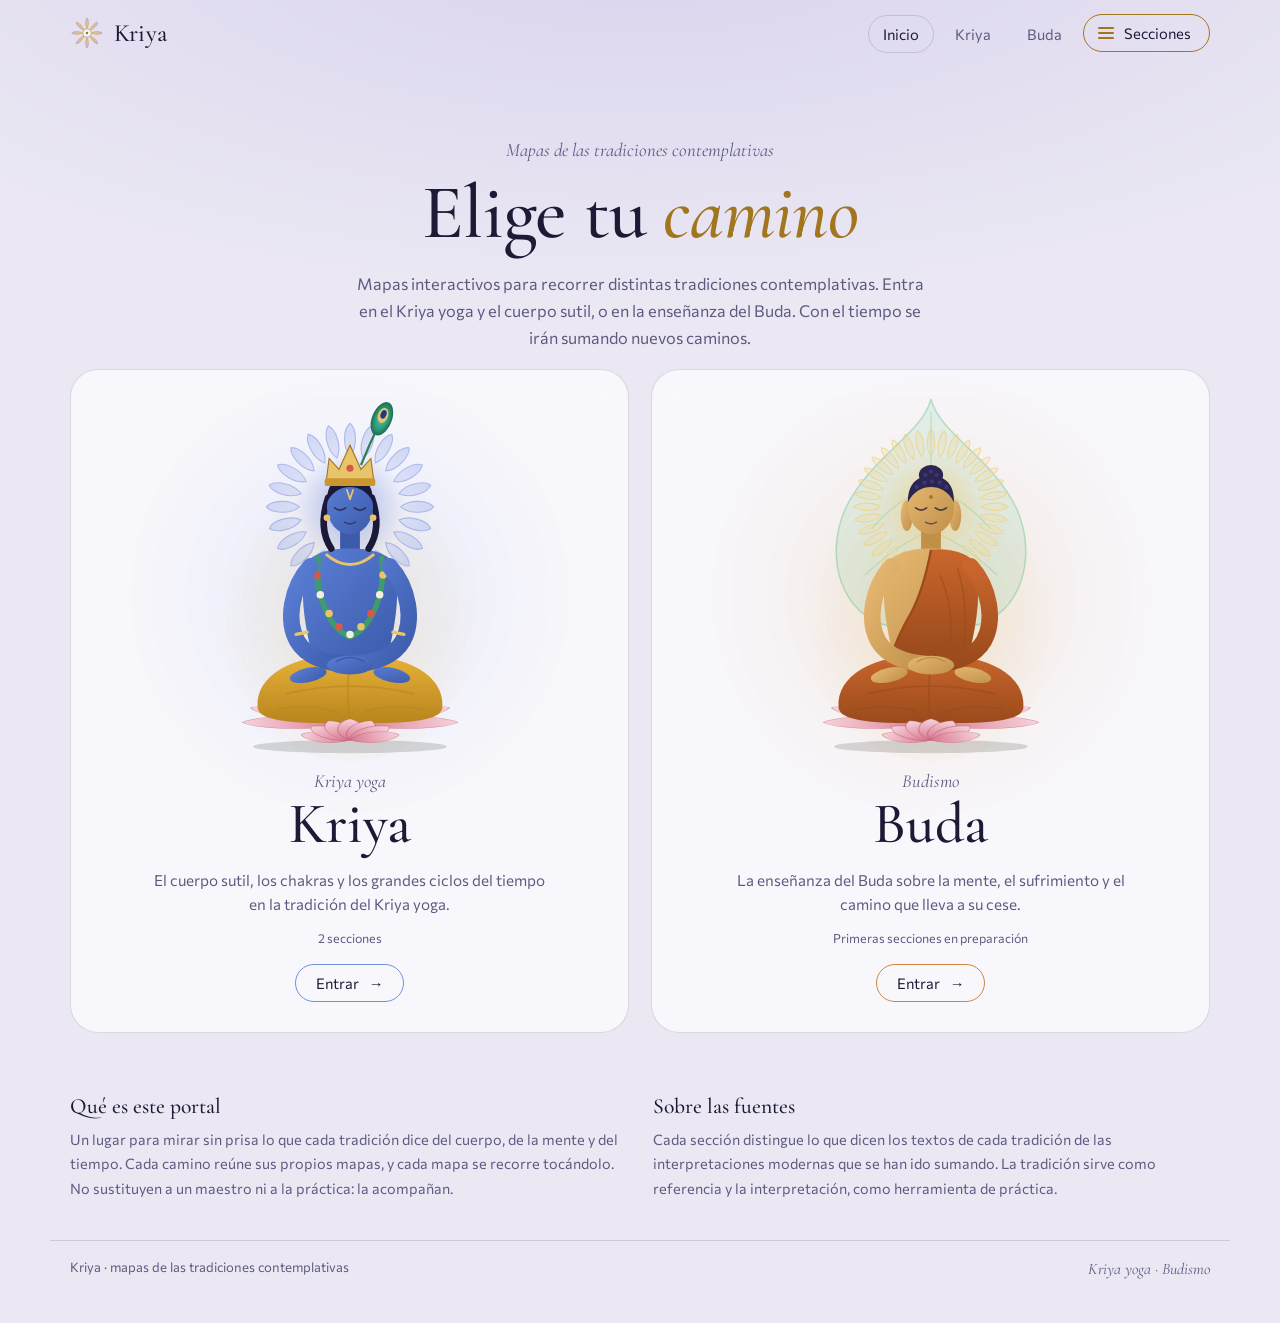
==== commit d90e0390: "Renombrar el portal a Kriya y añadir los caminos Kriya y Buda - index.html: nueva portada del portal" ====
--- a/index.html
+++ b/index.html
@@ -3,8 +3,8 @@
 <head>
 <meta charset="UTF-8">
 <meta name="viewport" content="width=device-width, initial-scale=1, viewport-fit=cover">
-<title>Soul · Inicio</title>
-<meta name="description" content="Mapas interactivos del cuerpo sutil y de los ciclos cósmicos: chakras, yugas, nāḍīs y práctica.">
+<title>Kriya</title>
+<meta name="description" content="Kriya: mapas interactivos de las tradiciones contemplativas. Kriya yoga y budismo.">
 <script>
   window.va = window.va || function () { (window.vaq = window.vaq || []).push(arguments); };
 </script>
@@ -15,265 +15,31 @@
 </head>
 <body>
 <div class="stars" id="stars" aria-hidden="true"></div>
+<nav class="nav" id="nav" data-actual="inicio"></nav>
 
-<nav class="nav" id="nav" aria-label="Principal">
-  <div class="nav-inner">
-    <a class="brand" href="index.html" aria-label="Soul, inicio">
-      <svg viewBox="-60 -60 120 120" aria-hidden="true" id="brandMark"></svg>
-      <span>Soul</span>
-    </a>
-    <ul class="nav-links">
-      <li><a class="nav-link hide-sm" href="index.html" aria-current="page">Inicio</a></li>
-      <li><a class="nav-link hide-sm" href="#acerca">Acerca</a></li>
-      <li>
-        <button class="menu-btn" id="menuBtn" type="button" aria-expanded="false" aria-controls="menu">
-          <span class="burger" aria-hidden="true"><span></span><span></span><span></span></span>
-          <span class="lbl">Secciones</span>
-        </button>
-      </li>
-    </ul>
-    <div class="menu" id="menu" hidden>
-      <div class="menu-head"><p>Elige un camino</p><span class="count" id="menuCount"></span></div>
-      <div id="menuGroups"></div>
-    </div>
+<header class="hero hero-centro">
+  <div>
+    <p class="eyebrow">Mapas de las tradiciones contemplativas</p>
+    <h1>Elige tu <em>camino</em></h1>
+    <p class="lead">Mapas interactivos para recorrer distintas tradiciones contemplativas. Entra en el Kriya yoga y el cuerpo sutil, o en la enseñanza del Buda. Con el tiempo se irán sumando nuevos caminos.</p>
   </div>
-</nav>
-
-<header class="hero">
-  <div>
-    <p class="eyebrow">Mapas del cuerpo sutil</p>
-    <h1>Un mapa interior,<br>de la raíz a la <em>corona</em></h1>
-    <p class="lead">Recorridos interactivos para explorar los chakras, las corrientes de energía, los grandes ciclos del tiempo y las prácticas que los atraviesan. Cada sección es un mapa que se toca: abre lo que te llame y lee a tu ritmo.</p>
-    <div class="cta">
-      <a class="btn" id="ctaMain" href="chakras-interactivo.html"><span class="dot"></span><span>Comenzar con los siete lotos</span></a>
-      <a class="btn ghost" href="#secciones">Ver todas las secciones</a>
-    </div>
-  </div>
-  <div class="emblem" aria-hidden="true"><svg viewBox="-130 -130 260 260" id="emblem"></svg></div>
 </header>
 
-<main class="sections" id="secciones">
-  <div class="sec-head"><h2>Secciones</h2></div>
-  <div class="cards" id="cards"></div>
-</main>
+<main class="caminos" data-caminos aria-label="Caminos del portal"></main>
 
 <section class="notes" id="acerca">
   <div>
-    <h2>Qué encontrarás aquí</h2>
-    <p>Mapas para mirar el cuerpo sutil sin prisa. No pretenden sustituir a un maestro ni a la práctica, sino acompañarla: ver dónde está cada centro, qué tensiones sostiene y qué queda cuando esas tensiones se aflojan. El espacio irá creciendo con nuevas secciones.</p>
+    <h2>Qué es este portal</h2>
+    <p>Un lugar para mirar sin prisa lo que cada tradición dice del cuerpo, de la mente y del tiempo. Cada camino reúne sus propios mapas, y cada mapa se recorre tocándolo. No sustituyen a un maestro ni a la práctica: la acompañan.</p>
   </div>
   <div>
     <h2>Sobre las fuentes</h2>
-    <p>Los textos tántricos clásicos describen los chakras por sus pétalos, letras, elementos y yantras. Buena parte de lo que hoy se asocia a ellos, como las emociones o los colores del arcoíris, es una síntesis moderna. Aquí se distingue una cosa de la otra: la tradición como referencia, la interpretación como herramienta de práctica.</p>
+    <p>Cada sección distingue lo que dicen los textos de cada tradición de las interpretaciones modernas que se han ido sumando. La tradición sirve como referencia y la interpretación, como herramienta de práctica.</p>
   </div>
 </section>
 
-<footer class="foot">
-  <span>Soul · mapas del cuerpo sutil</span>
-  <span>De mūlādhāra a sahasrāra</span>
-</footer>
+<footer class="foot" id="foot"></footer>
 
-<script>
-/*
-  SECCIONES: única fuente del menú y de las tarjetas de la portada.
-  Para añadir una sección nueva basta con agregar un objeto a esta lista:
-    id          identificador único
-    titulo      nombre principal
-    subtitulo   línea corta en cursiva
-    descripcion texto de la tarjeta
-    grupo       agrupa las entradas dentro del menú
-    href        enlace a la página; si se omite, la sección aparece como «Próximamente»
-    color       color de acento (hex)
-    petalos     número de pétalos del icono de loto
-    icono       opcional: 'rueda' dibuja la rueda de los yugas en lugar de un loto
-*/
-const SECCIONES = [
-  {id:'chakras', titulo:'Los siete lotos', subtitulo:'Chakras y sus dualidades', grupo:'Cuerpo sutil',
-   descripcion:'Recorre la columna de mūlādhāra a sahasrāra. Cada chakra muestra sus atributos, sus emociones y las dualidades que se integran en suṣumnā.',
-   href:'chakras-interactivo.html', color:'#e0bd45', petalos:10},
-  {id:'yugas', titulo:'La rueda de los yugas', subtitulo:'Los ciclos cósmicos de Sri Yukteswar', grupo:'Ciclos cósmicos',
-   descripcion:'El Sol gira alrededor de su estrella dual en 24.000 años y, al acercarse o alejarse de Vishnunabhi, la inteligencia humana se expande o se contrae. Recorre las cuatro eras y descubre en cuál vivimos.',
-   href:'yugas-yukteswar.html', color:'#c4824f', icono:'rueda'},
-  {id:'nadis', titulo:'Las tres nāḍīs', subtitulo:'Iḍā, piṅgalā y suṣumnā', grupo:'Cuerpo sutil',
-   descripcion:'Las corrientes lunar y solar que se entrelazan alrededor de la columna, y el canal central donde se reúnen.',
-   color:'#8b7ce0', petalos:2},
-  {id:'bijas', titulo:'Bījas y mantras', subtitulo:'La sílaba semilla', grupo:'Práctica',
-   descripcion:'El sonido de cada centro: cómo se pronuncia, dónde resuena y cómo se usa en japa.',
-   color:'#5fb2d9', petalos:16}
-];
-
-const NS = 'http://www.w3.org/2000/svg';
-const reduce = window.matchMedia('(prefers-reduced-motion: reduce)').matches;
-const RAINBOW = ['#d9574a','#e48d45','#e0bd45','#5fbf8a','#5fb2d9','#8b7ce0','#c7a2ec'];
-
-function mix(hex, w){
-  const n = parseInt(hex.slice(1),16);
-  let r = n>>16, g = (n>>8)&255, b = n&255;
-  r = Math.round(r+(255-r)*w); g = Math.round(g+(255-g)*w); b = Math.round(b+(255-b)*w);
-  return 'rgb('+r+','+g+','+b+')';
-}
-function petal(b,l,w){
-  return 'M0,'+(-b)+' C'+w+','+(-(b+l*.3))+' '+(w*.75)+','+(-(b+l*.85))+' 0,'+(-(b+l))+
-         ' C'+(-w*.75)+','+(-(b+l*.85))+' '+(-w)+','+(-(b+l*.3))+' 0,'+(-b)+'Z';
-}
-function ring(n,b,l,fill,stroke,off,op,wMax){
-  const w = Math.min(wMax||l*.42, Math.PI*b/n*1.25);
-  let s = '';
-  for(let i=0;i<n;i++){
-    s += '<path d="'+petal(b,l,w)+'" transform="rotate('+(off+i*360/n)+')" fill="'+fill+'" fill-opacity="'+op+'" stroke="'+stroke+'" stroke-opacity=".9" stroke-width="1"/>';
-  }
-  return s;
-}
-
-/* Icono de la rueda de los yugas: ocho arcos proporcionales a su duración,
-   Satya arriba (junto a Vishnunabhi) y el Sol girando sobre la órbita */
-const YUGA_ARCOS = [['#e8c46a',4],['#b9c5de',3],['#c4824f',2],['#7a8095',1],['#7a8095',1],['#c4824f',2],['#b9c5de',3],['#e8c46a',4]];
-function wheel(s, p){
-  const id = p+'-'+s.id, R = 80, pt = a => (R*Math.cos(a*Math.PI/180)).toFixed(1)+' '+(R*Math.sin(a*Math.PI/180)).toFixed(1);
-  let a = -90, arcs = '';
-  YUGA_ARCOS.forEach(([c,u]) => {
-    const a0 = a+2, a1 = a+u*18-2;
-    arcs += '<path d="M'+pt(a0)+' A'+R+' '+R+' 0 0 1 '+pt(a1)+'" fill="none" stroke="'+c+'" stroke-width="22"/>';
-    a += u*18;
-  });
-  const hoy = 112.9; // 2026 d.C. en la órbita del modelo
-  return '<svg viewBox="-125 -125 250 250" aria-hidden="true"><defs>'+
-    '<radialGradient id="'+id+'-h"><stop offset="0" stop-color="'+s.color+'" stop-opacity=".5"/>'+
-    '<stop offset="1" stop-color="'+s.color+'" stop-opacity="0"/></radialGradient></defs>'+
-    '<circle r="124" fill="url(#'+id+'-h)"/>'+
-    '<g opacity=".9">'+arcs+'</g>'+
-    '<circle cy="-112" r="7" fill="#f6f1ff"/>'+
-    '<circle r="9" fill="#dbe8ff"/>'+
-    '<g class="petals-s"><circle r="'+R+'" fill="none" stroke="none"/>'+
-    '<circle cx="'+(R*Math.cos(hoy*Math.PI/180)).toFixed(1)+'" cy="'+(R*Math.sin(hoy*Math.PI/180)).toFixed(1)+'" r="15" fill="#ffd27a" stroke="var(--card)" stroke-width="4"/></g></svg>';
-}
-
-/* Icono de loto para cada sección */
-function icon(s, p){
-  if(s.icono==='rueda') return wheel(s, p);
-  const id = p+'-'+s.id;
-  const petals = s.petalos===2
-    ? '<path d="'+petal(38,72,36)+'" transform="rotate(90)" fill="url(#'+id+')" fill-opacity=".9" stroke="'+s.color+'"/>'+
-      '<path d="'+petal(38,72,36)+'" transform="rotate(-90)" fill="url(#'+id+')" fill-opacity=".9" stroke="'+s.color+'"/>'
-    : ring(s.petalos,48,62,'url(#'+id+')',s.color,0,.88);
-  return '<svg viewBox="-125 -125 250 250" aria-hidden="true"><defs>'+
-    '<radialGradient id="'+id+'" gradientUnits="userSpaceOnUse" cx="0" cy="0" r="112">'+
-    '<stop offset=".3" stop-color="'+mix(s.color,.75)+'"/><stop offset="1" stop-color="'+s.color+'"/></radialGradient>'+
-    '<radialGradient id="'+id+'-h"><stop offset="0" stop-color="'+s.color+'" stop-opacity=".55"/>'+
-    '<stop offset="1" stop-color="'+s.color+'" stop-opacity="0"/></radialGradient></defs>'+
-    '<circle r="124" fill="url(#'+id+'-h)"/>'+
-    '<g class="petals-s">'+petals+'</g>'+
-    '<circle r="44" fill="var(--card)" stroke="'+s.color+'" stroke-width="5"/>'+
-    '<circle r="14" fill="'+s.color+'"/></svg>';
-}
-
-/* Emblema de la portada: loto con los siete colores de raíz a corona */
-function emblem(){
-  let stops = '';
-  RAINBOW.forEach((c,i) => { stops += '<stop offset="'+(.28 + i*.12).toFixed(2)+'" stop-color="'+c+'"/>'; });
-  let dots = '';
-  RAINBOW.forEach((c,i) => {
-    const y = 27 - i*9;
-    dots += '<circle class="e-dot" cx="0" cy="'+y+'" r="3.2" fill="'+c+'" style="animation:rise 4.2s ease-in-out '+(i*.6).toFixed(1)+'s infinite"/>';
-  });
-  return '<defs><radialGradient id="eg" gradientUnits="userSpaceOnUse" cx="0" cy="0" r="124">'+stops+'</radialGradient>'+
-    '<radialGradient id="eh"><stop offset="0" stop-color="var(--gold)" stop-opacity=".45"/><stop offset="1" stop-color="var(--gold)" stop-opacity="0"/></radialGradient></defs>'+
-    '<circle class="y-halo" r="128" fill="url(#eh)"/>'+
-    '<g class="y-rev">'+ring(28,38,86,'url(#eg)','url(#eg)',0,.28)+'</g>'+
-    '<g class="y-petals">'+ring(14,38,68,'url(#eg)','url(#eg)',6.4,.5)+'</g>'+
-    '<g class="y-rev">'+ring(7,38,46,'url(#eg)','url(#eg)',0,.85)+'</g>'+
-    '<circle class="disc" r="38"/>'+
-    '<g class="y-geo"><line class="e-line" x1="0" y1="33" x2="0" y2="-33"/>'+dots+'</g>';
-}
-document.getElementById('emblem').innerHTML = emblem();
-document.getElementById('brandMark').innerHTML =
-  '<defs><radialGradient id="bg" gradientUnits="userSpaceOnUse" cx="0" cy="0" r="56">'+
-  '<stop offset=".35" stop-color="'+RAINBOW[2]+'"/><stop offset="1" stop-color="'+RAINBOW[6]+'"/></radialGradient></defs>'+
-  '<g class="petals-s">'+ring(8,16,38,'url(#bg)','var(--gold)',0,.75)+'</g>'+
-  '<circle r="15" fill="var(--card)" stroke="var(--gold)" stroke-width="2"/><circle r="4.5" fill="var(--gold)"/>';
-
-/* Tarjetas */
-const cards = document.getElementById('cards');
-cards.innerHTML = SECCIONES.map((s,i) => {
-  const ready = !!s.href;
-  const inner =
-    '<div class="ico">'+icon(s,'c')+'</div>'+
-    '<span class="grp">'+s.grupo+'</span>'+
-    '<h3>'+s.titulo+'</h3><p class="sub">'+s.subtitulo+'</p>'+
-    '<p class="desc">'+s.descripcion+'</p>'+
-    (ready ? '<span class="go"><span class="d"></span>Explorar <span class="arr" aria-hidden="true">→</span></span>'
-           : '<span class="go"><span class="tag">Próximamente</span></span>');
-  const style = 'style="--c:'+s.color+'; animation-delay:'+(i*.08).toFixed(2)+'s"';
-  return ready ? '<a class="card" href="'+s.href+'" '+style+'>'+inner+'</a>'
-               : '<article class="card soon" '+style+'>'+inner+'</article>';
-}).join('');
-
-/* Menú de secciones */
-const nav = document.getElementById('nav');
-const menu = document.getElementById('menu');
-const menuBtn = document.getElementById('menuBtn');
-const groups = [];
-SECCIONES.forEach(s => {
-  let g = groups.find(x => x.name===s.grupo);
-  if(!g){ g = {name:s.grupo, items:[]}; groups.push(g); }
-  g.items.push(s);
-});
-document.getElementById('menuGroups').innerHTML = groups.map(g =>
-  '<section class="menu-group"><h3>'+g.name+'</h3><ul class="menu-list">'+
-  g.items.map(s => {
-    const txt = '<span><span class="mt">'+s.titulo+(s.href?'':'<span class="tag">Pronto</span>')+'</span>'+
-                '<span class="ms">'+s.subtitulo+'</span></span>';
-    const ico = '<span class="ico">'+icon(s,'m')+'</span>';
-    return '<li>'+(s.href
-      ? '<a class="m-item" href="'+s.href+'" style="--c:'+s.color+'">'+ico+txt+'</a>'
-      : '<span class="m-item soon" aria-disabled="true" style="--c:'+s.color+'">'+ico+txt+'</span>')+'</li>';
-  }).join('')+'</ul></section>'
-).join('');
-const listas = SECCIONES.filter(s => s.href).length;
-document.getElementById('menuCount').textContent =
-  listas+(listas===1?' sección disponible':' secciones disponibles')+' de '+SECCIONES.length;
-
-function links(){ return [...menu.querySelectorAll('a.m-item')]; }
-function setMenu(open, focusFirst){
-  menu.hidden = !open;
-  menuBtn.setAttribute('aria-expanded', open ? 'true':'false');
-  nav.classList.toggle('open', open);
-  if(open && focusFirst){ const l = links(); if(l[0]) l[0].focus(); }
-}
-menuBtn.addEventListener('click', e => setMenu(menu.hidden, e.detail===0));
-menuBtn.addEventListener('keydown', e => {
-  if(e.key==='ArrowDown'){ e.preventDefault(); setMenu(true, true); }
-});
-menu.addEventListener('keydown', e => {
-  const l = links(), i = l.indexOf(document.activeElement);
-  if(e.key==='ArrowDown' || e.key==='ArrowRight'){ e.preventDefault(); l[(i+1)%l.length].focus(); }
-  if(e.key==='ArrowUp' || e.key==='ArrowLeft'){ e.preventDefault(); l[(i-1+l.length)%l.length].focus(); }
-  if(e.key==='Home'){ e.preventDefault(); l[0].focus(); }
-  if(e.key==='End'){ e.preventDefault(); l[l.length-1].focus(); }
-});
-document.addEventListener('keydown', e => {
-  if(e.key==='Escape' && !menu.hidden){ setMenu(false); menuBtn.focus(); }
-});
-document.addEventListener('click', e => {
-  if(!menu.hidden && !menu.contains(e.target) && !menuBtn.contains(e.target)) setMenu(false);
-});
-menu.addEventListener('focusout', e => {
-  if(e.relatedTarget && !menu.contains(e.relatedTarget) && e.relatedTarget!==menuBtn) setMenu(false);
-});
-
-/* Barra al hacer scroll */
-const onScroll = () => nav.classList.toggle('scrolled', window.scrollY > 8);
-window.addEventListener('scroll', onScroll, {passive:true});
-onScroll();
-
-/* Estrellas */
-const stars = document.getElementById('stars');
-let sh = '';
-for(let i=0;i<80;i++){
-  const s = Math.random()<.15 ? 3 : 2;
-  sh += '<i style="left:'+(Math.random()*100).toFixed(2)+'%;top:'+(Math.random()*100).toFixed(2)+'%;width:'+s+'px;height:'+s+'px;animation-delay:'+(Math.random()*5).toFixed(2)+'s;animation-duration:'+(3+Math.random()*5).toFixed(1)+'s"></i>';
-}
-stars.innerHTML = sh;
-</script>
+<script src="portal.js"></script>
 </body>
 </html>
--- a/portal.css
+++ b/portal.css
@@ -1,10 +1,10 @@
 /* ==========================================================================
-   Soul · hoja de estilos maestra del portal
+   Kriya · hoja de estilos maestra del portal
    --------------------------------------------------------------------------
    Todas las páginas cargan este archivo con
      <link rel="stylesheet" href="portal.css">
    y declaran su página en la etiqueta <html>:
-     <html lang="es" class="pg-inicio">   (o pg-chakras, pg-yugas…)
+     <html lang="es" class="pg-inicio">   (o pg-kriya, pg-buda, pg-chakras…)
 
    Para cambiar el aspecto de todo el portal basta con editar aquí:
    las tipografías y los tokens de color (secciones 1 y 2) se aplican a
@@ -16,10 +16,14 @@
      3. Base común
      4. Componentes compartidos
      5. Animaciones
-     6. Página: inicio          .pg-inicio
-     7. Página: los siete lotos .pg-chakras
-     8. Página: los yugas       .pg-yugas
-     9. Movimiento reducido
+     6. Navegación, portadas y tarjetas (inicio y portada de cada camino)
+     7. Figuras de entrada a los caminos
+     8. Página: portada de Kriya yoga  .pg-kriya
+     9. Página: los siete lotos        .pg-chakras
+    10. Página: los yugas              .pg-yugas
+    11. Movimiento reducido
+
+   La estructura del portal (caminos, secciones, menú) vive en portal.js.
 
    Para añadir una página nueva: usa los tokens y componentes existentes
    y, si necesita estilos propios, crea su sección con una clase .pg-nueva.
@@ -139,134 +143,191 @@
 @keyframes arrive{from{transform:scale(.5) rotate(-70deg); opacity:0;}to{transform:none; opacity:1;}}
 @keyframes fadein{from{opacity:0; transform:translateY(8px);}to{opacity:1; transform:none;}}
 @keyframes unfold{from{opacity:0; transform:translateY(-6px);}to{opacity:1; transform:none;}}
+@keyframes respira{0%,100%{transform:scale(1);}50%{transform:scale(1.012,1.022);}}
+@keyframes mece{0%,100%{transform:rotate(-3deg);}50%{transform:rotate(3deg);}}
+@keyframes mece-suave{0%,100%{transform:rotate(-1.2deg);}50%{transform:rotate(1.2deg);}}
+@keyframes asciende{0%{opacity:0; transform:translateY(0);}30%{opacity:1;}100%{opacity:0; transform:translateY(-70px);}}
 @keyframes vpulse{0%{transform:scale(.6);opacity:0}35%{opacity:.55}100%{transform:scale(1.6);opacity:0}}
 
 
-/* 6. Página: inicio -------------------------------------------------------- */
-html.pg-inicio{scroll-padding-top:calc(env(safe-area-inset-top,0px) + 84px);}
+/* 6. Navegación, portadas y tarjetas ---------------------------------------- */
+html.con-nav{scroll-padding-top:calc(env(safe-area-inset-top,0px) + 84px);}
 
 /* Barra de navegación */
-.pg-inicio .nav{position:sticky; top:0; z-index:30; padding-top:env(safe-area-inset-top,0px);
+.nav{position:sticky; top:0; z-index:30; padding-top:env(safe-area-inset-top,0px);
   transition:background .4s, border-color .4s, backdrop-filter .4s; border-bottom:1px solid transparent;}
-.pg-inicio .nav.scrolled,.pg-inicio .nav.open{background:var(--panel); border-bottom-color:var(--line);
+.nav.scrolled,.nav.open{background:var(--panel); border-bottom-color:var(--line);
   backdrop-filter:blur(14px); -webkit-backdrop-filter:blur(14px);}
-.pg-inicio .nav-inner{max-width:1180px; margin:0 auto; padding:14px 20px; display:flex; align-items:center;
+.nav-inner{max-width:1180px; margin:0 auto; padding:14px 20px; display:flex; align-items:center;
   justify-content:space-between; gap:16px; position:relative;}
-.pg-inicio .brand{display:inline-flex; align-items:center; gap:10px; text-decoration:none;
+.brand{display:inline-flex; align-items:center; gap:10px; text-decoration:none;
   font-family:var(--display); font-weight:500; font-size:1.55rem; letter-spacing:.01em;}
-.pg-inicio .brand svg{width:34px; height:34px; display:block; overflow:visible;}
-.pg-inicio .nav-links{display:flex; align-items:center; gap:6px; list-style:none; margin:0; padding:0;}
-.pg-inicio .nav-link{font:inherit; font-size:.92rem; color:var(--muted); text-decoration:none; background:transparent;
+.brand svg{width:34px; height:34px; display:block; overflow:visible;}
+.nav-links{display:flex; align-items:center; gap:6px; list-style:none; margin:0; padding:0;}
+.nav-link{font:inherit; font-size:.92rem; color:var(--muted); text-decoration:none; background:transparent;
   border:1px solid transparent; border-radius:999px; padding:9px 14px; cursor:pointer; transition:color .25s, border-color .25s;}
-.pg-inicio .nav-link:hover,.pg-inicio .nav-link[aria-current="page"]{color:var(--ink);}
-.pg-inicio .nav-link[aria-current="page"]{border-color:var(--line);}
-
-.pg-inicio .menu-btn{font:inherit; font-size:.92rem; color:var(--ink); background:transparent; border:1px solid var(--gold);
+.nav-link:hover,.nav-link[aria-current="page"]{color:var(--ink);}
+.nav-link[aria-current="page"]{border-color:var(--line);}
+
+.menu-btn{font:inherit; font-size:.92rem; color:var(--ink); background:transparent; border:1px solid var(--gold);
   border-radius:999px; padding:9px 18px 9px 14px; cursor:pointer; display:inline-flex; gap:10px; align-items:center;
   transition:background .4s, box-shadow .4s;}
-.pg-inicio .menu-btn:hover,.pg-inicio .menu-btn[aria-expanded="true"]{background:var(--gold-soft);}
-.pg-inicio .menu-btn[aria-expanded="true"]{box-shadow:0 0 22px var(--gold-soft);}
-.pg-inicio .burger{width:16px; height:12px; position:relative; display:inline-block;}
-.pg-inicio .burger span{position:absolute; left:0; right:0; height:1.5px; border-radius:2px; background:var(--gold);
+.menu-btn:hover,.menu-btn[aria-expanded="true"]{background:var(--gold-soft);}
+.menu-btn[aria-expanded="true"]{box-shadow:0 0 22px var(--gold-soft);}
+.burger{width:16px; height:12px; position:relative; display:inline-block;}
+.burger span{position:absolute; left:0; right:0; height:1.5px; border-radius:2px; background:var(--gold);
   transition:transform .4s cubic-bezier(.2,.8,.2,1), opacity .3s, top .4s cubic-bezier(.2,.8,.2,1);}
-.pg-inicio .burger span:nth-child(1){top:0;} .pg-inicio .burger span:nth-child(2){top:5px;} .pg-inicio .burger span:nth-child(3){top:10px;}
-.pg-inicio .menu-btn[aria-expanded="true"] .burger span:nth-child(1){top:5px; transform:rotate(45deg);}
-.pg-inicio .menu-btn[aria-expanded="true"] .burger span:nth-child(2){opacity:0;}
-.pg-inicio .menu-btn[aria-expanded="true"] .burger span:nth-child(3){top:5px; transform:rotate(-45deg);}
+.burger span:nth-child(1){top:0;} .burger span:nth-child(2){top:5px;} .burger span:nth-child(3){top:10px;}
+.menu-btn[aria-expanded="true"] .burger span:nth-child(1){top:5px; transform:rotate(45deg);}
+.menu-btn[aria-expanded="true"] .burger span:nth-child(2){opacity:0;}
+.menu-btn[aria-expanded="true"] .burger span:nth-child(3){top:5px; transform:rotate(-45deg);}
 
 /* Panel del menú de secciones */
-.pg-inicio .menu{position:absolute; right:20px; top:calc(100% + 8px); width:min(620px, calc(100vw - 32px));
+.menu{position:absolute; right:20px; top:calc(100% + 8px); width:min(620px, calc(100vw - 32px));
   max-height:calc(100vh - env(safe-area-inset-top,0px) - 96px); overflow:auto; overscroll-behavior:contain;
   background:var(--card); border:1px solid var(--line); border-radius:24px; box-shadow:var(--shadow);
   padding:20px 20px 22px; animation:unfold .4s cubic-bezier(.2,.8,.2,1);}
-.pg-inicio .menu[hidden]{display:none;}
-.pg-inicio .menu-head{display:flex; align-items:baseline; justify-content:space-between; gap:12px; margin:2px 4px 6px;}
-.pg-inicio .menu-head p{margin:0; font-family:var(--display); font-style:italic; color:var(--muted); font-size:1.08rem;}
-.pg-inicio .menu-head .count{font-size:.78rem; color:var(--muted); white-space:nowrap;}
-.pg-inicio .menu-group h3{font-family:var(--body); font-weight:500; font-size:.82rem; color:var(--muted); margin:18px 4px 8px;
+.menu[hidden]{display:none;}
+.menu-head{display:flex; align-items:baseline; justify-content:space-between; gap:12px; margin:2px 4px 6px;}
+.menu-head p{margin:0; font-family:var(--display); font-style:italic; color:var(--muted); font-size:1.08rem;}
+.menu-head .count{font-size:.78rem; color:var(--muted); white-space:nowrap;}
+.menu-group h3{font-family:var(--body); font-weight:500; font-size:.82rem; color:var(--muted); margin:18px 4px 8px;
   display:flex; align-items:center; gap:12px;}
-.pg-inicio .menu-group h3::after{content:""; flex:1; height:1px; background:var(--line);}
-.pg-inicio .menu-list{list-style:none; margin:0; padding:0; display:grid; grid-template-columns:repeat(auto-fill,minmax(250px,1fr)); gap:6px;}
-.pg-inicio .m-item{--c:var(--gold); display:grid; grid-template-columns:44px 1fr; gap:12px; align-items:center;
+.menu-group h3::after{content:""; flex:1; height:1px; background:var(--line);}
+.menu-list{list-style:none; margin:0; padding:0; display:grid; grid-template-columns:repeat(auto-fill,minmax(250px,1fr)); gap:6px;}
+.m-item{--c:var(--gold); display:grid; grid-template-columns:44px 1fr; gap:12px; align-items:center;
   padding:10px 12px; border-radius:16px; text-decoration:none; color:var(--ink); border:1px solid transparent;
   transition:background .25s, border-color .25s;}
-.pg-inicio .m-item .ico{width:44px; height:44px;}
-.pg-inicio .m-item .ico svg{width:100%; height:100%; display:block; overflow:visible;}
-.pg-inicio .m-item .mt{font-family:var(--display); font-size:1.22rem; font-weight:500; line-height:1.1; display:block;}
-.pg-inicio .m-item .ms{font-size:.78rem; color:var(--muted); display:block; margin-top:2px;}
-.pg-inicio a.m-item:hover,.pg-inicio a.m-item:focus-visible{background:color-mix(in srgb,var(--c) 14%,transparent); border-color:color-mix(in srgb,var(--c) 55%,transparent);}
-.pg-inicio a.m-item:hover .petals-s{animation-duration:12s;}
-.pg-inicio .m-item.soon{opacity:.62; cursor:default;}
-.pg-inicio .tag{display:inline-block; margin-left:6px; font-family:var(--body); font-size:.66rem; letter-spacing:.04em;
+.m-item .ico{width:44px; height:44px;}
+.m-item .ico svg{width:100%; height:100%; display:block; overflow:visible;}
+.m-item .mt{font-family:var(--display); font-size:1.22rem; font-weight:500; line-height:1.1; display:block;}
+.m-item .ms{font-size:.78rem; color:var(--muted); display:block; margin-top:2px;}
+a.m-item:hover,a.m-item:focus-visible{background:color-mix(in srgb,var(--c) 14%,transparent); border-color:color-mix(in srgb,var(--c) 55%,transparent);}
+a.m-item:hover .petals-s{animation-duration:12s;}
+.m-item.soon{opacity:.62; cursor:default;}
+.m-empty{font-size:.85rem; color:var(--muted); padding:6px 14px 4px; font-style:italic;}
+.m-camino .mt{font-size:1.4rem;}
+.tag{display:inline-block; margin-left:6px; font-family:var(--body); font-size:.66rem; letter-spacing:.04em;
   text-transform:uppercase; color:var(--muted); border:1px solid var(--line); border-radius:999px; padding:2px 7px; vertical-align:middle;}
 
 /* Portada */
-.pg-inicio .hero{max-width:1180px; margin:0 auto; padding:clamp(26px,6vw,72px) 20px 20px; position:relative; z-index:1;
+.hero{max-width:1180px; margin:0 auto; padding:clamp(26px,6vw,72px) 20px 20px; position:relative; z-index:1;
   display:grid; grid-template-columns:1.1fr .9fr; gap:clamp(20px,4vw,56px); align-items:center;}
-.pg-inicio .eyebrow{font-family:var(--display); font-style:italic; color:var(--muted); font-size:1.18rem; margin:0 0 14px;}
-.pg-inicio .hero h1{font-family:var(--display); font-weight:500; font-size:clamp(2.6rem,6.4vw,4.8rem); line-height:.98; margin:0 0 20px; letter-spacing:-.01em;}
-.pg-inicio .hero h1 em{font-style:italic; color:var(--gold);}
-.pg-inicio .hero .lead{margin:0; color:var(--muted); max-width:52ch; line-height:1.65; font-size:1.02rem;}
-.pg-inicio .cta{margin-top:30px; display:flex; flex-wrap:wrap; gap:12px; align-items:center;}
-.pg-inicio .emblem{width:100%; max-width:440px; justify-self:center; aspect-ratio:1;}
-.pg-inicio .emblem svg{width:100%; height:100%; display:block; overflow:visible;}
-.pg-inicio .e-dot{transition:r .5s cubic-bezier(.2,.8,.2,1);}
-.pg-inicio .disc{fill:var(--card); stroke:var(--gold); stroke-width:1.4;}
-.pg-inicio .e-line{stroke:var(--gold); stroke-width:1.2; opacity:.7;}
-.pg-inicio .e-om{font-family:var(--deva); font-size:22px; fill:var(--ink);}
+.eyebrow{font-family:var(--display); font-style:italic; color:var(--muted); font-size:1.18rem; margin:0 0 14px;}
+.hero h1{font-family:var(--display); font-weight:500; font-size:clamp(2.6rem,6.4vw,4.8rem); line-height:.98; margin:0 0 20px; letter-spacing:-.01em;}
+.hero h1 em{font-style:italic; color:var(--gold);}
+.hero .lead{margin:0; color:var(--muted); max-width:52ch; line-height:1.65; font-size:1.02rem;}
+.cta{margin-top:30px; display:flex; flex-wrap:wrap; gap:12px; align-items:center;}
+.hero .emblem{width:100%; max-width:440px; justify-self:center; aspect-ratio:1;}
+.hero .emblem svg{width:100%; height:100%; display:block; overflow:visible;}
+.hero .emblem[data-figura]{aspect-ratio:auto; max-width:380px;}
+.hero-centro{grid-template-columns:1fr; text-align:center; justify-items:center; padding-bottom:8px;}
+.hero-centro .lead{margin:0 auto;}
 
 /* Tarjetas de secciones */
-.pg-inicio .sections{max-width:1180px; margin:0 auto; padding:30px 20px 10px; position:relative; z-index:1;}
-.pg-inicio .sec-head{display:flex; align-items:center; gap:14px; margin:0 0 20px;}
-.pg-inicio .sec-head h2{font-family:var(--display); font-weight:500; font-size:clamp(1.7rem,3.4vw,2.3rem); margin:0; line-height:1;}
-.pg-inicio .sec-head::after{content:""; flex:1; height:1px; background:var(--line);}
-.pg-inicio .cards{display:grid; grid-template-columns:repeat(auto-fill,minmax(290px,1fr)); gap:18px;}
-.pg-inicio .card{--c:var(--gold); position:relative; display:flex; flex-direction:column; gap:6px; text-decoration:none; color:var(--ink);
+.sections{max-width:1180px; margin:0 auto; padding:30px 20px 10px; position:relative; z-index:1;}
+.sec-head{display:flex; align-items:center; gap:14px; margin:0 0 20px;}
+.sec-head h2{font-family:var(--display); font-weight:500; font-size:clamp(1.7rem,3.4vw,2.3rem); margin:0; line-height:1;}
+.sec-head::after{content:""; flex:1; height:1px; background:var(--line);}
+.cards{display:grid; grid-template-columns:repeat(auto-fill,minmax(290px,1fr)); gap:18px;}
+.card{--c:var(--gold); position:relative; display:flex; flex-direction:column; gap:6px; text-decoration:none; color:var(--ink);
   background:var(--panel); border:1px solid var(--line); border-radius:24px; padding:26px 26px 22px;
   backdrop-filter:blur(12px); -webkit-backdrop-filter:blur(12px); overflow:hidden; isolation:isolate;
   transition:transform .6s cubic-bezier(.2,.8,.2,1), border-color .3s, box-shadow .6s;
   animation:fadein .7s ease both;}
-.pg-inicio .card::before{content:""; position:absolute; z-index:-1; width:260px; height:260px; right:-90px; top:-110px; border-radius:50%;
+.card::before{content:""; position:absolute; z-index:-1; width:260px; height:260px; right:-90px; top:-110px; border-radius:50%;
   background:radial-gradient(circle, color-mix(in srgb,var(--c) 32%,transparent), transparent 68%); opacity:.55; transition:opacity .6s;}
-.pg-inicio a.card:hover,.pg-inicio a.card:focus-visible{transform:translateY(-4px); border-color:var(--c);
+a.card:hover,a.card:focus-visible{transform:translateY(-4px); border-color:var(--c);
   box-shadow:0 18px 44px -22px var(--c);}
-.pg-inicio a.card:hover::before,.pg-inicio a.card:focus-visible::before{opacity:1;}
-.pg-inicio a.card:hover .petals-s{animation-duration:14s;}
-.pg-inicio .card .ico{width:72px; height:72px; margin-bottom:10px;}
-.pg-inicio .card .ico svg{width:100%; height:100%; display:block; overflow:visible;}
-.pg-inicio .card .grp{font-size:.76rem; color:var(--muted);}
-.pg-inicio .card h3{font-family:var(--display); font-weight:500; font-size:1.9rem; margin:0; line-height:1.05;}
-.pg-inicio .card .sub{font-family:var(--display); font-style:italic; color:var(--muted); font-size:1.08rem; margin:0;}
-.pg-inicio .card .desc{margin:10px 0 0; line-height:1.6; font-size:.92rem; flex:1;}
-.pg-inicio .card .go{margin-top:18px; display:inline-flex; align-items:center; gap:10px; font-size:.88rem; color:var(--muted);}
-.pg-inicio .card .go .d{width:6px; height:6px; border-radius:50%; background:var(--c); box-shadow:0 0 8px var(--c);}
-.pg-inicio .card .go .arr{transition:transform .4s cubic-bezier(.2,.8,.2,1);}
-.pg-inicio a.card:hover .go{color:var(--ink);}
-.pg-inicio a.card:hover .go .arr{transform:translateX(5px);}
-.pg-inicio .card.soon{border-style:dashed; background:transparent; backdrop-filter:none; -webkit-backdrop-filter:none;}
-.pg-inicio .card.soon .ico,.pg-inicio .card.soon h3,.pg-inicio .card.soon .desc{opacity:.6;}
-
-.pg-inicio .notes{padding:40px 20px 40px;}
-.pg-inicio .foot{max-width:1180px; margin:0 auto; padding:18px 20px 44px; position:relative; z-index:1;
+a.card:hover::before,a.card:focus-visible::before{opacity:1;}
+a.card:hover .petals-s{animation-duration:14s;}
+.card .ico{width:72px; height:72px; margin-bottom:10px;}
+.card .ico svg{width:100%; height:100%; display:block; overflow:visible;}
+.card .grp{font-size:.76rem; color:var(--muted);}
+.card h3{font-family:var(--display); font-weight:500; font-size:1.9rem; margin:0; line-height:1.05;}
+.card .sub{font-family:var(--display); font-style:italic; color:var(--muted); font-size:1.08rem; margin:0;}
+.card .desc{margin:10px 0 0; line-height:1.6; font-size:.92rem; flex:1;}
+.card .go{margin-top:18px; display:inline-flex; align-items:center; gap:10px; font-size:.88rem; color:var(--muted);}
+.card .go .d{width:6px; height:6px; border-radius:50%; background:var(--c); box-shadow:0 0 8px var(--c);}
+.card .go .arr{transition:transform .4s cubic-bezier(.2,.8,.2,1);}
+a.card:hover .go{color:var(--ink);}
+a.card:hover .go .arr{transform:translateX(5px);}
+.card.soon{border-style:dashed; background:transparent; backdrop-filter:none; -webkit-backdrop-filter:none;}
+.card.soon .ico,.card.soon h3,.card.soon .desc{opacity:.6;}
+.vacio{grid-column:1/-1; border:1px dashed var(--line); border-radius:24px; padding:34px 28px; text-align:center; color:var(--muted);}
+.vacio .sub{font-family:var(--display); font-style:italic; font-size:1.5rem; color:var(--ink); margin:0 0 6px;}
+.vacio p{margin:0; line-height:1.6;}
+
+.con-nav .notes{padding:40px 20px 40px;}
+.foot{max-width:1180px; margin:0 auto; padding:18px 20px 44px; position:relative; z-index:1;
   border-top:1px solid var(--line); display:flex; flex-wrap:wrap; gap:10px 22px; justify-content:space-between;
   color:var(--muted); font-size:.82rem;}
-.pg-inicio .foot span:last-child{font-family:var(--display); font-style:italic; font-size:1rem;}
+.foot span:last-child{font-family:var(--display); font-style:italic; font-size:1rem;}
 
 @media (max-width:820px){
-  .pg-inicio .hero{grid-template-columns:1fr;}
-  .pg-inicio .emblem{order:-1; max-width:300px;}
+  .hero{grid-template-columns:1fr;}
+  .hero .emblem{order:-1; max-width:300px;}
 }
 @media (max-width:640px){
-  .pg-inicio .nav-links .nav-link.hide-sm{display:none;}
-  .pg-inicio .menu{right:16px; left:16px; width:auto;}
-  .pg-inicio .menu-list{grid-template-columns:1fr;}
-  .pg-inicio .menu-btn .lbl{display:none;}
-  .pg-inicio .menu-btn{padding:11px 13px;}
-  .pg-inicio .emblem{max-width:240px;}
-}
-
-
-/* 7. Página: los siete lotos ----------------------------------------------- */
+  .nav-links .nav-link.hide-sm{display:none;}
+  .menu{right:16px; left:16px; width:auto;}
+  .menu-list{grid-template-columns:1fr;}
+  .menu-btn .lbl{display:none;}
+  .menu-btn{padding:11px 13px;}
+  .hero .emblem{max-width:240px;}
+}
+
+
+
+/* 7. Figuras de entrada a los caminos -------------------------------------- */
+.caminos{max-width:1180px; margin:0 auto; padding:10px 20px 20px; position:relative; z-index:1;
+  display:grid; grid-template-columns:repeat(auto-fit,minmax(300px,1fr)); gap:22px;}
+.camino{--c:var(--gold); --rx:0deg; --ry:0deg; position:relative; display:flex; flex-direction:column; align-items:center;
+  text-align:center; gap:4px; padding:18px 26px 30px; border-radius:28px; text-decoration:none; color:var(--ink);
+  background:var(--panel); border:1px solid var(--line); backdrop-filter:blur(12px); -webkit-backdrop-filter:blur(12px);
+  overflow:hidden; isolation:isolate; transition:border-color .4s, box-shadow .6s; animation:fadein .8s ease both;}
+.camino::before{content:""; position:absolute; z-index:-1; left:50%; top:34%; width:520px; height:520px; transform:translate(-50%,-50%);
+  border-radius:50%; background:radial-gradient(circle, color-mix(in srgb,var(--c) 26%,transparent), transparent 62%);
+  opacity:.55; transition:opacity .6s;}
+.camino:hover,.camino:focus-visible{border-color:var(--c); box-shadow:0 26px 60px -30px var(--c);}
+.camino:hover::before,.camino:focus-visible::before{opacity:1;}
+.camino .fig-wrap{width:min(100%,330px); transform:perspective(900px) rotateX(var(--rx)) rotateY(var(--ry));
+  transition:transform .6s cubic-bezier(.2,.8,.2,1);}
+.camino:hover .fig-wrap,.camino:focus-visible .fig-wrap{transform:perspective(900px) rotateX(var(--rx)) rotateY(var(--ry)) translateY(-8px);}
+.camino .cam-sub{font-family:var(--display); font-style:italic; color:var(--muted); font-size:1.15rem; margin-top:4px;}
+.camino h2{font-family:var(--display); font-weight:500; font-size:clamp(2.6rem,5vw,3.6rem); margin:0; line-height:1;}
+.camino p{margin:10px 0 0; color:var(--muted); max-width:40ch; line-height:1.6; font-size:.95rem;}
+.camino .cam-estado{margin-top:10px; font-size:.78rem; color:var(--muted);}
+.camino .go{margin-top:14px; display:inline-flex; align-items:center; gap:10px; font-size:.92rem;
+  border:1px solid var(--c); border-radius:999px; padding:9px 20px; transition:background .4s, box-shadow .4s;}
+.camino .go .arr{transition:transform .4s cubic-bezier(.2,.8,.2,1);}
+.camino:hover .go,.camino:focus-visible .go{background:color-mix(in srgb,var(--c) 18%,transparent); box-shadow:0 0 24px color-mix(in srgb,var(--c) 30%,transparent);}
+.camino:hover .go .arr,.camino:focus-visible .go .arr{transform:translateX(5px);}
+
+/* Figura: respiración, halo, rayos, pluma, hoja y chispas */
+.figura{display:block; width:100%; height:auto; overflow:visible;}
+.figura .fig-body{animation:respira 6s ease-in-out infinite; transform-box:fill-box; transform-origin:50% 100%;}
+.figura .fig-halo{animation:pulse 6s ease-in-out infinite; transform-box:fill-box; transform-origin:center; transition:transform .8s cubic-bezier(.2,.8,.2,1);}
+.figura .fig-rays{animation:spin 140s linear infinite; transform-box:fill-box; transform-origin:center; opacity:.75; transition:opacity .6s;}
+.figura .fig-mandorla{opacity:.8; transition:opacity .6s;}
+.figura .fig-pluma{animation:mece 5s ease-in-out infinite; transform-box:view-box; transform-origin:160px 70px;}
+.figura .fig-hoja{animation:mece-suave 9s ease-in-out infinite; transform-box:view-box; transform-origin:150px 200px;}
+.figura .fig-sparks{opacity:.45; transition:opacity .6s;}
+.figura .fig-spark{opacity:0; animation:asciende 6s ease-in-out infinite; transform-box:fill-box;}
+.camino:hover .fig-halo,.camino:focus-visible .fig-halo{transform:scale(1.2);}
+.camino:hover .fig-rays,.camino:focus-visible .fig-rays,
+.camino:hover .fig-mandorla,.camino:focus-visible .fig-mandorla,
+.camino:hover .fig-sparks,.camino:focus-visible .fig-sparks{opacity:1;}
+.m-item .figura .fig-sparks{display:none;}
+
+/* 8. Página: portada de Kriya yoga ----------------------------------------- */
+.pg-kriya .e-dot{transition:r .5s cubic-bezier(.2,.8,.2,1);}
+.pg-kriya .disc{fill:var(--card); stroke:var(--gold); stroke-width:1.4;}
+.pg-kriya .e-line{stroke:var(--gold); stroke-width:1.2; opacity:.7;}
+.pg-kriya .e-om{font-family:var(--deva); font-size:22px; fill:var(--ink);}
+
+
+/* 9. Página: los siete lotos ----------------------------------------------- */
 html.pg-chakras{padding-top:env(safe-area-inset-top,0px);}
 
 /* Encabezado */
@@ -380,7 +441,7 @@
 }
 
 
-/* 8. Página: los yugas ----------------------------------------------------- */
+/* 10. Página: los yugas ---------------------------------------------------- */
 html.pg-yugas{padding-top:env(safe-area-inset-top,0px);}
 .pg-yugas body{background:var(--bg); font-size:16px; line-height:1.6;}
 .pg-yugas button{font:inherit; color:inherit;}
@@ -479,7 +540,7 @@
 .pg-yugas footer .note strong{color:var(--ink); font-weight:500;}
 
 
-/* 9. Movimiento reducido --------------------------------------------------- */
+/* 11. Movimiento reducido -------------------------------------------------- */
 @media (prefers-reduced-motion: reduce){
   *,*::before,*::after{animation:none !important; transition:none !important;}
 }
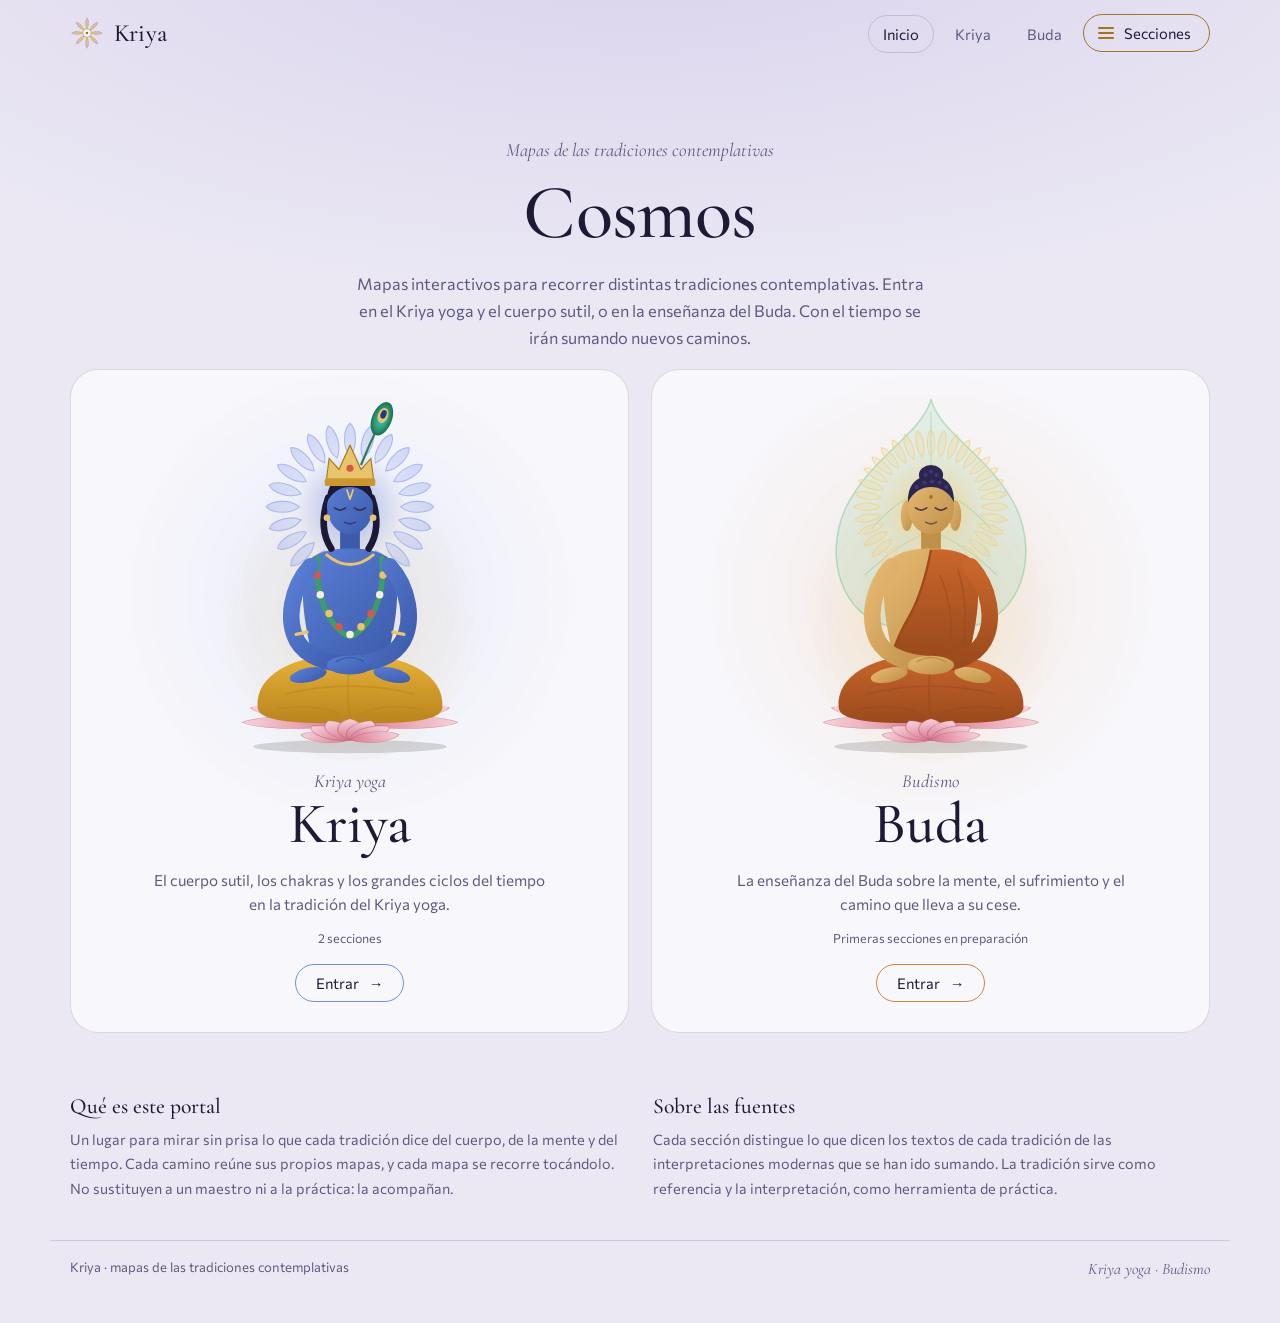
==== commit 12783c84: "Cambiar el título de la portada a «Cosmos» Co-Authored-By: Claude Opus 5.5 <noreply@anthropic.com> C" ====
--- a/index.html
+++ b/index.html
@@ -20,7 +20,7 @@
 <header class="hero hero-centro">
   <div>
     <p class="eyebrow">Mapas de las tradiciones contemplativas</p>
-    <h1>Elige tu <em>camino</em></h1>
+    <h1>Cosmos</h1>
     <p class="lead">Mapas interactivos para recorrer distintas tradiciones contemplativas. Entra en el Kriya yoga y el cuerpo sutil, o en la enseñanza del Buda. Con el tiempo se irán sumando nuevos caminos.</p>
   </div>
 </header>
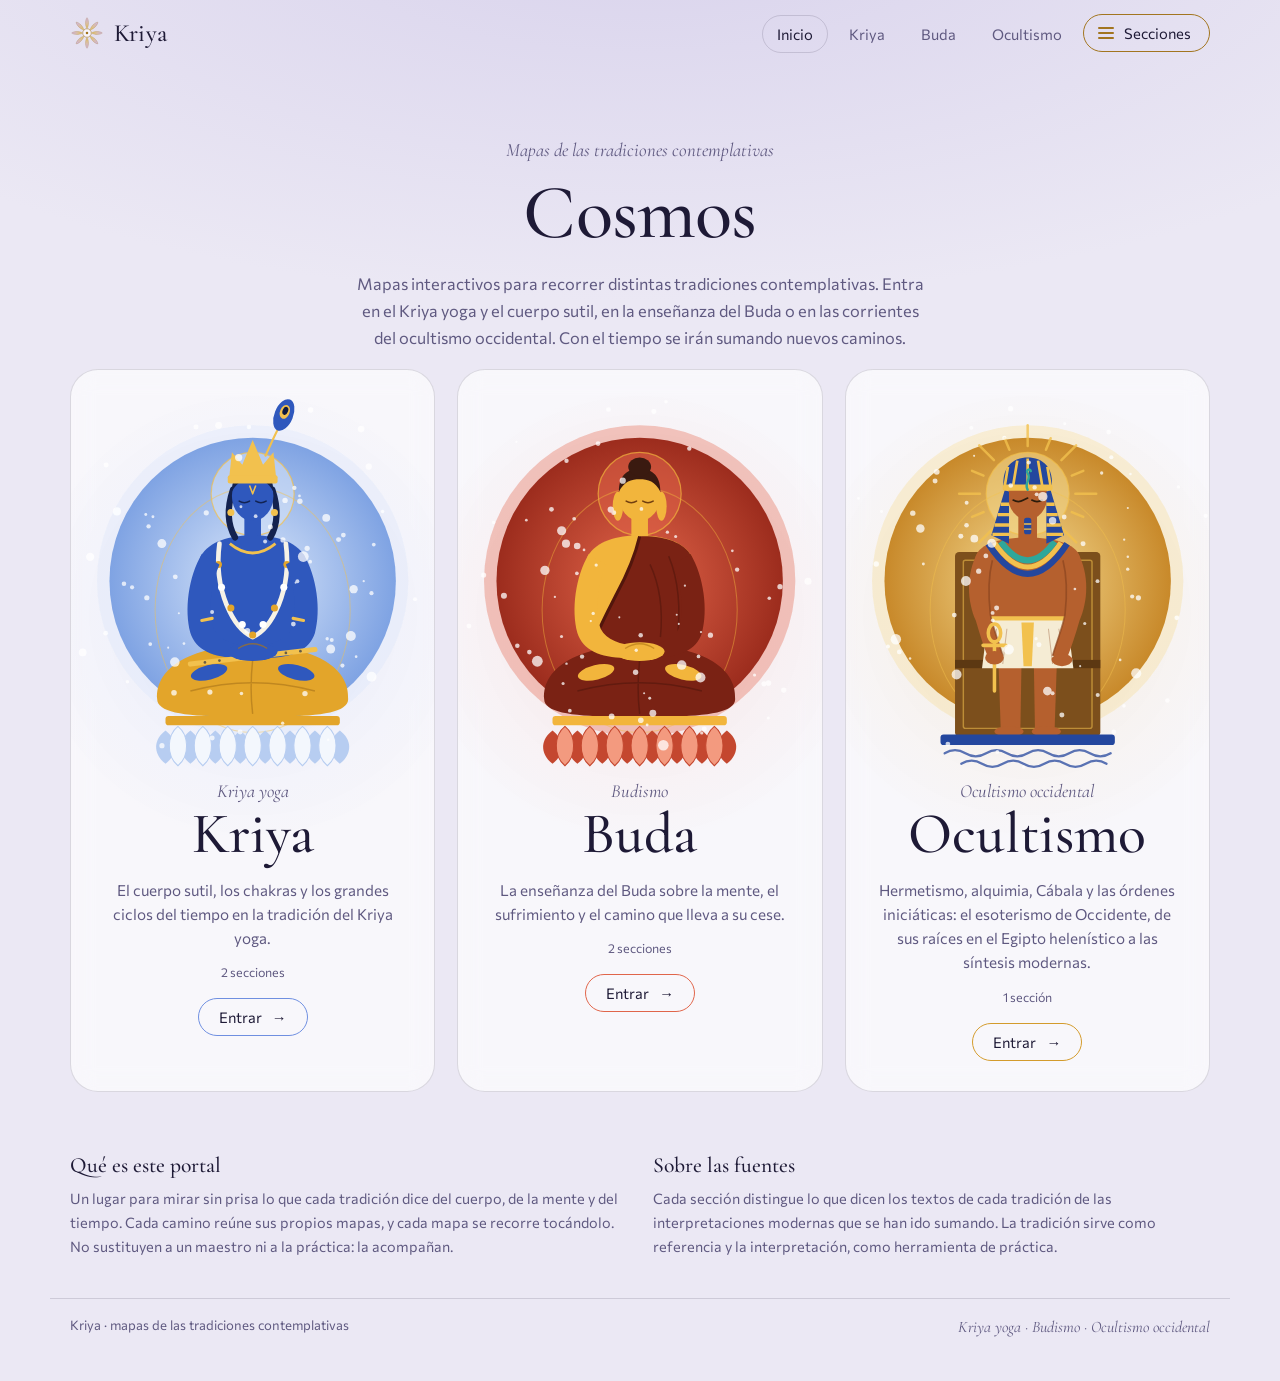
==== commit cd1ec158: "Añadir el camino Ocultismo con la red del esoterismo occidental Tercer camino del portal, con su fig" ====
--- a/index.html
+++ b/index.html
@@ -21,7 +21,7 @@
   <div>
     <p class="eyebrow">Mapas de las tradiciones contemplativas</p>
     <h1>Cosmos</h1>
-    <p class="lead">Mapas interactivos para recorrer distintas tradiciones contemplativas. Entra en el Kriya yoga y el cuerpo sutil, o en la enseñanza del Buda. Con el tiempo se irán sumando nuevos caminos.</p>
+    <p class="lead">Mapas interactivos para recorrer distintas tradiciones contemplativas. Entra en el Kriya yoga y el cuerpo sutil, en la enseñanza del Buda o en las corrientes del ocultismo occidental. Con el tiempo se irán sumando nuevos caminos.</p>
   </div>
 </header>
 
--- a/portal.css
+++ b/portal.css
@@ -21,7 +21,11 @@
      8. Página: portada de Kriya yoga  .pg-kriya
      9. Página: los siete lotos        .pg-chakras
     10. Página: los yugas              .pg-yugas
-    11. Movimiento reducido
+    11. Exploradores: lienzo y panel  (compartido por .pg-rueda, .pg-vedanas y .pg-esoterismo)
+    12. Página: la rueda de la vida   .pg-rueda
+    13. Página: los 108 sentimientos  .pg-vedanas
+    14. Página: la red del esoterismo .pg-esoterismo
+    15. Movimiento reducido
 
    La estructura del portal (caminos, secciones, menú) vive en portal.js.
 
@@ -144,9 +148,6 @@
 @keyframes fadein{from{opacity:0; transform:translateY(8px);}to{opacity:1; transform:none;}}
 @keyframes unfold{from{opacity:0; transform:translateY(-6px);}to{opacity:1; transform:none;}}
 @keyframes respira{0%,100%{transform:scale(1);}50%{transform:scale(1.012,1.022);}}
-@keyframes mece{0%,100%{transform:rotate(-3deg);}50%{transform:rotate(3deg);}}
-@keyframes mece-suave{0%,100%{transform:rotate(-1.2deg);}50%{transform:rotate(1.2deg);}}
-@keyframes asciende{0%{opacity:0; transform:translateY(0);}30%{opacity:1;}100%{opacity:0; transform:translateY(-70px);}}
 @keyframes vpulse{0%{transform:scale(.6);opacity:0}35%{opacity:.55}100%{transform:scale(1.6);opacity:0}}
 
 
@@ -304,21 +305,18 @@
 .camino:hover .go,.camino:focus-visible .go{background:color-mix(in srgb,var(--c) 18%,transparent); box-shadow:0 0 24px color-mix(in srgb,var(--c) 30%,transparent);}
 .camino:hover .go .arr,.camino:focus-visible .go .arr{transform:translateX(5px);}
 
-/* Figura: respiración, halo, rayos, pluma, hoja y chispas */
+/* Figura en medallón: respira, el halo late y el cielo de puntos titila y gira */
 .figura{display:block; width:100%; height:auto; overflow:visible;}
 .figura .fig-body{animation:respira 6s ease-in-out infinite; transform-box:fill-box; transform-origin:50% 100%;}
-.figura .fig-halo{animation:pulse 6s ease-in-out infinite; transform-box:fill-box; transform-origin:center; transition:transform .8s cubic-bezier(.2,.8,.2,1);}
-.figura .fig-rays{animation:spin 140s linear infinite; transform-box:fill-box; transform-origin:center; opacity:.75; transition:opacity .6s;}
-.figura .fig-mandorla{opacity:.8; transition:opacity .6s;}
-.figura .fig-pluma{animation:mece 5s ease-in-out infinite; transform-box:view-box; transform-origin:160px 70px;}
-.figura .fig-hoja{animation:mece-suave 9s ease-in-out infinite; transform-box:view-box; transform-origin:150px 200px;}
-.figura .fig-sparks{opacity:.45; transition:opacity .6s;}
-.figura .fig-spark{opacity:0; animation:asciende 6s ease-in-out infinite; transform-box:fill-box;}
-.camino:hover .fig-halo,.camino:focus-visible .fig-halo{transform:scale(1.2);}
-.camino:hover .fig-rays,.camino:focus-visible .fig-rays,
-.camino:hover .fig-mandorla,.camino:focus-visible .fig-mandorla,
-.camino:hover .fig-sparks,.camino:focus-visible .fig-sparks{opacity:1;}
-.m-item .figura .fig-sparks{display:none;}
+.figura .fig-aro{animation:pulse 6s ease-in-out infinite; transform-box:fill-box; transform-origin:center; transition:transform .8s cubic-bezier(.2,.8,.2,1);}
+.figura .fig-halo{transition:opacity .6s;}
+.figura .fig-cielo{transform-box:view-box; transform-origin:150px 186px; animation:spin 240s linear infinite; opacity:.75; transition:opacity .6s;}
+.figura .fig-estrella{animation:tw 4s ease-in-out infinite;}
+.figura .fig-rayos{transform-box:view-box; transform-origin:150px 102px; animation:spin 40s linear infinite; opacity:.8;}
+.camino:hover .fig-aro,.camino:focus-visible .fig-aro{transform:scale(1.05);}
+.camino:hover .fig-halo,.camino:focus-visible .fig-halo{opacity:.9;}
+.camino:hover .fig-cielo,.camino:focus-visible .fig-cielo{opacity:1;}
+.m-item .figura .fig-cielo{display:none;}
 
 /* 8. Página: portada de Kriya yoga ----------------------------------------- */
 .pg-kriya .e-dot{transition:r .5s cubic-bezier(.2,.8,.2,1);}
@@ -540,7 +538,251 @@
 .pg-yugas footer .note strong{color:var(--ink); font-weight:500;}
 
 
-/* 11. Movimiento reducido -------------------------------------------------- */
+/* 11. Exploradores: lienzo y panel (.pg-rueda, .pg-vedanas, .pg-esoterismo) - */
+/* Diseño común de las páginas «mapa + explicación»: un lienzo SVG oscuro con su
+   lectura y botones, y un panel con migas, cabecera, listas, ejemplos y chips. */
+/* Cabecera y retícula */
+html:is(.pg-rueda,.pg-vedanas,.pg-esoterismo){padding-top:env(safe-area-inset-top,0px);}
+:is(.pg-rueda,.pg-vedanas,.pg-esoterismo) .top{max-width:1240px; margin:0 auto; padding:32px 20px 18px; position:relative; z-index:1;}
+:is(.pg-rueda,.pg-vedanas,.pg-esoterismo) .top h1{font-family:var(--display); font-weight:500; font-size:clamp(2.2rem,5vw,3.4rem); line-height:1.02; margin:0 0 10px; letter-spacing:-.01em;}
+:is(.pg-rueda,.pg-vedanas,.pg-esoterismo) .lede{max-width:66ch; color:var(--muted); margin:0; line-height:1.6;}
+:is(.pg-rueda,.pg-vedanas,.pg-esoterismo) main{max-width:1240px; margin:0 auto; padding:0 20px 28px; display:grid; gap:22px; position:relative; z-index:1;}
+@media (min-width:1000px){:is(.pg-rueda,.pg-vedanas,.pg-esoterismo) main{grid-template-columns:minmax(0,1.2fr) minmax(0,1fr); align-items:start;}}
+:is(.pg-rueda,.pg-vedanas,.pg-esoterismo) .lienzo{background:var(--sky); color:var(--sky-ink); border-radius:22px; overflow:hidden;}
+:is(.pg-rueda,.pg-vedanas,.pg-esoterismo) .lienzo svg{display:block; width:100%; height:auto;}
+/* Lectura y botones bajo la rueda */
+:is(.pg-rueda,.pg-vedanas,.pg-esoterismo) .mando{display:grid; gap:12px; padding:14px 20px 20px; border-top:1px solid var(--sky-line);}
+:is(.pg-rueda,.pg-vedanas,.pg-esoterismo) .lectura{display:flex; gap:12px; align-items:baseline; min-height:2.6em; color:var(--sky-muted); font-size:.95rem; line-height:1.45;}
+:is(.pg-rueda,.pg-vedanas,.pg-esoterismo) .lectura strong{color:var(--sky-ink); font-family:var(--display); font-size:1.15rem; font-weight:600;}
+:is(.pg-rueda,.pg-vedanas,.pg-esoterismo) .paso-n{font-family:var(--display); font-size:1.8rem; line-height:1; color:var(--sky-accent); min-width:1.2em;}
+:is(.pg-rueda,.pg-vedanas,.pg-esoterismo) .botones{display:flex; flex-wrap:wrap; gap:10px;}
+:is(.pg-rueda,.pg-vedanas,.pg-esoterismo) .sbtn{font:inherit; font-size:.9rem; background:var(--sky-2); border:1px solid var(--sky-line); border-radius:999px; padding:8px 16px; cursor:pointer; color:var(--sky-ink);}
+:is(.pg-rueda,.pg-vedanas,.pg-esoterismo) .sbtn:hover{background:var(--sky-hover);}
+/* Panel de explicación */
+:is(.pg-rueda,.pg-vedanas,.pg-esoterismo) .panel-r{background:var(--card); border:1px solid var(--line); border-radius:18px; padding:20px 22px 24px;}
+@media (min-width:1000px){:is(.pg-rueda,.pg-vedanas,.pg-esoterismo) .panel-r{position:sticky; top:calc(16px + env(safe-area-inset-top,0px)); max-height:calc(100vh - 32px); overflow:auto;}}
+:is(.pg-rueda,.pg-vedanas,.pg-esoterismo) .migas{display:flex; flex-wrap:wrap; align-items:center; gap:4px 6px; font-size:.8rem; color:var(--muted); margin-bottom:12px;}
+:is(.pg-rueda,.pg-vedanas,.pg-esoterismo) .migas button{font:inherit; background:none; border:0; padding:0; color:var(--muted); cursor:pointer; text-decoration:underline; text-underline-offset:3px;}
+:is(.pg-rueda,.pg-vedanas,.pg-esoterismo) .migas button:hover{color:var(--ink);}
+:is(.pg-rueda,.pg-vedanas,.pg-esoterismo) .migas [aria-current]{color:var(--ink);}
+:is(.pg-rueda,.pg-vedanas,.pg-esoterismo) .cab{display:grid; grid-template-columns:96px 1fr; gap:16px; align-items:center; margin-bottom:10px;}
+:is(.pg-rueda,.pg-vedanas,.pg-esoterismo) .visor{width:96px; height:96px; display:block; overflow:visible;}
+:is(.pg-rueda,.pg-vedanas,.pg-esoterismo) .visor-n{font-family:var(--display); font-size:22px; font-weight:600; fill:var(--ink);}
+:is(.pg-rueda,.pg-vedanas,.pg-esoterismo) .cab h2{font-family:var(--display); font-weight:500; font-size:clamp(1.6rem,3vw,2.1rem); line-height:1.08; margin:0;}
+:is(.pg-rueda,.pg-vedanas,.pg-esoterismo) .num-g{display:inline-grid; place-items:center; width:1.4em; height:1.4em; margin-right:8px; border-radius:50%;
+  background:color-mix(in srgb,var(--ac) 30%,transparent); font-size:.75em; vertical-align:.12em;}
+:is(.pg-rueda,.pg-vedanas,.pg-esoterismo) .san{font-family:var(--display); font-style:italic; color:var(--gold); font-size:1.1rem; margin:4px 0 0;}
+:is(.pg-rueda,.pg-vedanas,.pg-esoterismo) .gloss{color:var(--muted); font-size:.92rem; margin:2px 0 0;}
+:is(.pg-rueda,.pg-vedanas,.pg-esoterismo) .panel-r p{line-height:1.62; margin:0 0 12px;}
+:is(.pg-rueda,.pg-vedanas,.pg-esoterismo) .fila{border-left:2px solid color-mix(in srgb,var(--ac) 70%,transparent); padding:2px 0 2px 14px; margin:14px 0;}
+:is(.pg-rueda,.pg-vedanas,.pg-esoterismo) .fila p{margin:2px 0 0;}
+:is(.pg-rueda,.pg-vedanas,.pg-esoterismo) .k{font-size:.74rem; letter-spacing:.06em; text-transform:uppercase; color:var(--muted); display:inline-flex; align-items:center; gap:7px;}
+:is(.pg-rueda,.pg-vedanas,.pg-esoterismo) .lista{margin:12px 0 16px; display:grid; gap:8px;}
+:is(.pg-rueda,.pg-vedanas,.pg-esoterismo) .lista div{display:grid; grid-template-columns:minmax(110px,30%) 1fr; gap:10px; padding:9px 12px; border-radius:10px; background:var(--chip);}
+:is(.pg-rueda,.pg-vedanas,.pg-esoterismo) .lista dt{font-family:var(--display); font-weight:600; font-size:1.02rem; line-height:1.25;}
+:is(.pg-rueda,.pg-vedanas,.pg-esoterismo) .lista dd{margin:0; font-size:.92rem; line-height:1.5;}
+:is(.pg-rueda,.pg-vedanas,.pg-esoterismo) .ejemplo{margin:16px 0; padding:12px 16px; border-radius:12px; background:color-mix(in srgb,var(--ac) 12%,var(--card)); border:1px solid color-mix(in srgb,var(--ac) 35%,transparent);}
+:is(.pg-rueda,.pg-vedanas,.pg-esoterismo) .ejemplo p{margin:4px 0 0; font-family:var(--display); font-size:1.12rem; line-height:1.45;}
+:is(.pg-rueda,.pg-vedanas,.pg-esoterismo) .ejemplo.cotidiano{border-style:dashed;}
+:is(.pg-rueda,.pg-vedanas,.pg-esoterismo) .panel-r h3{font-family:var(--body); font-weight:500; font-size:.85rem; color:var(--muted); margin:22px 0 10px; display:flex; align-items:center; gap:12px;}
+:is(.pg-rueda,.pg-vedanas,.pg-esoterismo) .panel-r h3::after{content:""; flex:1; height:1px; background:var(--line);}
+:is(.pg-rueda,.pg-vedanas,.pg-esoterismo) .chips{display:flex; flex-wrap:wrap; gap:8px;}
+:is(.pg-rueda,.pg-vedanas,.pg-esoterismo) .chip{font:inherit; font-size:.88rem; color:var(--ink); background:var(--chip); border:1px solid var(--line); border-radius:999px;
+  padding:6px 14px; cursor:pointer; display:inline-flex; align-items:center; gap:8px; transition:border-color .25s, background .25s;}
+:is(.pg-rueda,.pg-vedanas,.pg-esoterismo) .chip .d{width:8px; height:8px; border-radius:50%; background:var(--ac);}
+:is(.pg-rueda,.pg-vedanas,.pg-esoterismo) .chip:hover{border-color:var(--ac); background:var(--chip-hover);}
+:is(.pg-rueda,.pg-vedanas,.pg-esoterismo) a.chip{text-decoration:none;}
+:is(.pg-rueda,.pg-vedanas,.pg-esoterismo) .pasar{display:flex; justify-content:space-between; gap:10px; margin-top:20px; padding-top:14px; border-top:1px solid var(--line);}
+:is(.pg-rueda,.pg-vedanas,.pg-esoterismo) .sbtn-c{font:inherit; font-size:.85rem; color:var(--ink); background:var(--chip); border:1px solid var(--line); border-radius:999px; padding:7px 14px; cursor:pointer;}
+:is(.pg-rueda,.pg-vedanas,.pg-esoterismo) .sbtn-c:hover{border-color:var(--gold); background:var(--chip-hover);}
+:is(.pg-rueda,.pg-vedanas,.pg-esoterismo) .botones-p{display:flex; flex-wrap:wrap; gap:8px; margin:6px 0 12px;}
+:is(.pg-rueda,.pg-vedanas,.pg-esoterismo) .ns{color:var(--muted); font-size:.85rem;}
+:is(.pg-rueda,.pg-vedanas,.pg-esoterismo) .fadein{animation:fadein .45s ease-out;}
+:is(.pg-rueda,.pg-vedanas,.pg-esoterismo) .pie{max-width:1240px; margin:0 auto; padding:4px 20px 40px; position:relative; z-index:1;}
+:is(.pg-rueda,.pg-vedanas,.pg-esoterismo) .nota{max-width:80ch; border-top:1px solid var(--line); padding-top:18px; color:var(--muted); font-size:.93rem; line-height:1.65;}
+:is(.pg-rueda,.pg-vedanas,.pg-esoterismo) .nota strong{color:var(--ink); font-weight:500;}
+@media (max-width:560px){
+  :is(.pg-rueda,.pg-vedanas,.pg-esoterismo) .cab{grid-template-columns:72px 1fr;}
+  :is(.pg-rueda,.pg-vedanas,.pg-esoterismo) .visor{width:72px; height:72px;}
+  :is(.pg-rueda,.pg-vedanas,.pg-esoterismo) .lista div{grid-template-columns:1fr; gap:2px;}
+}
+
+
+/* 12. Página: la rueda de la vida ------------------------------------------- */
+
+/* Lienzo con la rueda */
+.pg-rueda .zona{cursor:pointer; transition:opacity .4s, filter .3s; outline:none;}
+.pg-rueda .zona:hover{filter:brightness(1.12);}
+.pg-rueda .zona:focus-visible{filter:drop-shadow(0 0 6px #fff6dc) brightness(1.1);}
+.pg-rueda #rueda.has-sel .zona{opacity:.35;}
+.pg-rueda #rueda.has-sel .zona.sel{opacity:1;}
+.pg-rueda #rueda .zona.sel .seg{stroke:#fff6dc; stroke-width:2.5;}
+.pg-rueda .zona.vida .seg{fill:var(--vida); fill-opacity:.9;}
+.pg-rueda .zona.apagado{opacity:.18 !important;}
+.pg-rueda .num{font-family:var(--body); font-size:11px; font-weight:500; fill:#7a5a2a;}
+.pg-rueda .nombre{font-family:var(--display); font-size:17px; font-weight:600; letter-spacing:.02em;}
+.pg-rueda .rotulo{font-family:var(--display); font-style:italic; font-size:17px; fill:var(--sky-muted);}
+.pg-rueda .estrella{animation:tw 4s ease-in-out infinite;}
+.pg-rueda .animales{transform-box:view-box; transform-origin:400px 440px; animation:spin 48s linear infinite;}
+.pg-rueda .ojos{animation:late-r 3.6s ease-in-out infinite;}
+.pg-rueda .late{animation:late-r 4s ease-in-out infinite;}
+.pg-rueda .senda{animation:senda 3s linear infinite;}
+
+
+.pg-rueda .bdot{width:11px; height:11px; border-radius:50%; background:var(--bc); box-shadow:0 0 0 1.5px var(--gold);}
+.pg-rueda .vidas{display:grid; gap:8px; margin:12px 0;}
+.pg-rueda .vida-f{display:grid; grid-template-columns:14px 1fr; gap:10px; align-items:start;}
+.pg-rueda .vida-f .sw{width:14px; height:14px; border-radius:4px; background:var(--vc); margin-top:4px;}
+.pg-rueda .vida-f p{margin:2px 0 0; font-size:.9rem; color:var(--muted);}
+.pg-rueda .pasos{list-style:none; margin:0; padding:0; display:grid; gap:6px;}
+.pg-rueda .pasos li{display:grid; grid-template-columns:28px 1fr; gap:10px; align-items:start; padding:8px 10px; border-radius:10px; border:1px solid transparent; transition:background .3s, border-color .3s; font-size:.92rem; line-height:1.45;}
+.pg-rueda .pasos li .b{display:grid; place-items:center; width:26px; height:26px; border-radius:50%; background:var(--chip); font-family:var(--display); font-weight:600;}
+.pg-rueda .pasos li.on{background:color-mix(in srgb,var(--ac) 14%,transparent); border-color:var(--ac);}
+.pg-rueda .pasos li.on .b{background:var(--ac); color:#1e1a36;}
+.pg-rueda .estado-r{font-family:var(--display); font-size:1.12rem; line-height:1.45; margin:4px 0 12px;}
+.pg-rueda .escalera{width:100%; max-width:380px; height:auto; display:block; margin:6px auto 4px; overflow:visible;}
+.pg-rueda .peld{cursor:pointer; outline:none;}
+.pg-rueda .peld:hover circle,.pg-rueda .peld:focus-visible circle{stroke:var(--ink); stroke-width:2.5;}
+.pg-rueda .esc-n{font-family:var(--body); font-size:11px; font-weight:600; fill:#1e1a36; pointer-events:none;}
+.pg-rueda .esc-t{font-family:var(--display); font-size:13px; fill:var(--ink);}
+.pg-rueda .esc-et{font-family:var(--body); font-size:10px; fill:#8a78d8; letter-spacing:.04em;}
+.pg-rueda .leyenda-esc{display:flex; justify-content:center; gap:16px; font-size:.8rem; color:var(--muted); margin-bottom:8px;}
+.pg-rueda .leyenda-esc span::before{content:""; display:inline-block; width:10px; height:10px; border-radius:50%; background:var(--vc); margin-right:6px; vertical-align:-1px;}
+
+/* Animaciones del visor */
+.pg-rueda .visor .flota{animation:flota 6s ease-in-out infinite;}
+.pg-rueda .visor .gira-lento{animation:spin 30s linear infinite; transform-box:fill-box; transform-origin:center;}
+.pg-rueda .visor .gira-rapido{animation:spin 4s linear infinite; transform-origin:0 0;}
+.pg-rueda .visor .flota-arriba{animation:arriba 3s ease-in-out infinite;}
+.pg-rueda .visor .flota-abajo{animation:abajo 3s ease-in-out infinite;}
+.pg-rueda .visor .eslabon{animation:late-r 3s ease-in-out infinite;}
+.pg-rueda .visor .llamita{animation:llamita 1.6s ease-in-out infinite; transform-box:fill-box; transform-origin:50% 100%;}
+.pg-rueda .visor .brilla{animation:late-r 2.4s ease-in-out infinite;}
+
+@keyframes late-r{0%,100%{opacity:.6;}50%{opacity:1;}}
+@keyframes senda{to{stroke-dashoffset:-24;}}
+@keyframes flota{0%,100%{transform:translateY(0);}50%{transform:translateY(-3px);}}
+@keyframes arriba{0%{transform:translateY(10px); opacity:.2;}50%{opacity:1;}100%{transform:translateY(-14px); opacity:.2;}}
+@keyframes abajo{0%{transform:translateY(-10px); opacity:.2;}50%{opacity:1;}100%{transform:translateY(14px); opacity:.2;}}
+@keyframes llamita{0%,100%{transform:scale(1,1);}50%{transform:scale(.9,1.1);}}
+
+
+/* 13. Página: los 108 sentimientos ----------------------------------------- */
+.pg-vedanas .zona{cursor:pointer; transition:opacity .4s, filter .3s; outline:none;}
+.pg-vedanas .zona:hover{filter:brightness(1.15);}
+.pg-vedanas .zona:focus-visible{filter:drop-shadow(0 0 6px #fff6dc) brightness(1.1);}
+.pg-vedanas .seg{stroke:#090b1f; stroke-width:1.2;}
+.pg-vedanas #mandala.has-sel .zona{opacity:.26;}
+.pg-vedanas #mandala.has-sel .zona.sel,.pg-vedanas #mandala.has-sel .zona[data-n="vedana"]{opacity:1;}
+.pg-vedanas #mandala .zona.sel .seg{stroke:#fff6dc; stroke-width:1.6;}
+.pg-vedanas .nombre-s{font-family:var(--display); font-size:18px; font-weight:600; fill:#17122b; pointer-events:none;}
+.pg-vedanas .objeto{font-family:var(--display); font-style:italic; font-size:17px; fill:var(--sky-muted); letter-spacing:.03em;}
+.pg-vedanas .cifra{font-family:var(--display); font-size:46px; font-weight:600; fill:#17122b; font-variant-numeric:lining-nums;}
+.pg-vedanas .cifra-s{font-family:var(--display); font-style:italic; font-size:15px; fill:#5a4520;}
+.pg-vedanas .estrella{animation:tw 4s ease-in-out infinite;}
+.pg-vedanas .halo-c{animation:pulse 6s ease-in-out infinite;}
+
+/* Despliegue: cada segmento crece desde el centro, uno tras otro */
+.pg-vedanas .pliegue{transform-box:view-box; transform-origin:400px 400px;
+  transition:opacity .55s ease, transform .8s cubic-bezier(.2,.8,.2,1); transition-delay:calc(var(--i,0) * var(--d,0ms));}
+.pg-vedanas #mandala.plegado .anillo:not(.abierto) .pliegue{opacity:0; transform:scale(.55) rotate(-24deg);}
+.pg-vedanas #mandala.sin-trans .pliegue{transition:none;}
+
+/* La fórmula 6 × 3 × 2 × 3 = 108 y la leyenda */
+.pg-vedanas .formula{display:flex; flex-wrap:wrap; align-items:center; justify-content:center; gap:6px 8px;}
+.pg-vedanas .formula i{font-style:normal; font-family:var(--display); font-size:1.4rem; color:var(--sky-muted);}
+.pg-vedanas .fbtn{font:inherit; color:var(--sky-ink); background:var(--sky-2); border:1px solid var(--sky-line); border-radius:14px;
+  padding:6px 12px 7px; cursor:pointer; display:grid; justify-items:center; line-height:1.1; min-width:64px;
+  transition:background .3s, border-color .3s, box-shadow .3s;}
+.pg-vedanas .fbtn b{font-family:var(--display); font-size:1.55rem; font-weight:600; font-variant-numeric:lining-nums;}
+.pg-vedanas .fbtn span{font-size:.7rem; letter-spacing:.04em; color:var(--sky-muted);}
+.pg-vedanas .fbtn:hover{background:var(--sky-hover);}
+.pg-vedanas .fbtn.on{border-color:var(--sky-accent); box-shadow:0 0 18px rgba(232,196,106,.28);}
+.pg-vedanas .fbtn.total b{color:var(--sky-accent);}
+.pg-vedanas .leyenda{display:flex; flex-wrap:wrap; justify-content:center; gap:6px 12px; font-size:.78rem; color:var(--sky-muted);}
+.pg-vedanas .leyenda span{display:inline-flex; align-items:center; gap:6px;}
+.pg-vedanas .leyenda span::before{content:""; width:10px; height:10px; border-radius:3px; background:var(--c);}
+
+/* Visor del panel */
+.pg-vedanas .visor .flota{animation:flota 6s ease-in-out infinite;}
+.pg-vedanas .visor .late{animation:late-r 3s ease-in-out infinite;}
+.pg-vedanas .visor .gira-lento{animation:spin 60s linear infinite; transform-box:fill-box; transform-origin:center;}
+.pg-vedanas .visor-t{font-family:var(--body); font-size:9px; font-weight:500; fill:var(--ink);}
+@media (max-width:560px){
+  .pg-vedanas .formula{gap:4px 4px;}
+  .pg-vedanas .fbtn{min-width:0; padding:4px 7px 5px; border-radius:11px;}
+  .pg-vedanas .fbtn b{font-size:1.25rem;}
+  .pg-vedanas .fbtn span{font-size:.6rem; letter-spacing:0;}
+  .pg-vedanas .formula i{font-size:1rem;}
+}
+
+
+/* 14. Página: la red del esoterismo ---------------------------------------- */
+.pg-esoterismo #red{touch-action:pan-y; cursor:grab; user-select:none; -webkit-user-select:none;}
+.pg-esoterismo #red.arrastrando{cursor:grabbing;}
+.pg-esoterismo #red.tiempo{cursor:default;}
+.pg-esoterismo .estrella{animation:tw 4s ease-in-out infinite;}
+.pg-esoterismo .nodo{cursor:pointer; outline:none;}
+.pg-esoterismo .nodo-i{transition:opacity .4s;}
+.pg-esoterismo .nodo .core{transition:stroke .3s;}
+.pg-esoterismo .nodo:hover .core,.pg-esoterismo .nodo:focus-visible .core{stroke:#fff6dc; stroke-width:2.5;}
+.pg-esoterismo .nodo .aro-sel{opacity:0; transition:opacity .3s;}
+.pg-esoterismo .nodo.elegido .aro-sel{opacity:1; animation:late-r 2.4s ease-in-out infinite;}
+.pg-esoterismo .nodo:focus-visible .aro-sel{opacity:1;}
+.pg-esoterismo .etiqueta{font-family:var(--display); font-size:19px; font-weight:600; fill:var(--sky-ink);
+  paint-order:stroke; stroke:#090b1f; stroke-width:4px; stroke-linejoin:round; pointer-events:none;}
+.pg-esoterismo .arista,.pg-esoterismo .pulso{transition:opacity .4s;}
+.pg-esoterismo #red.has-sel .nodo:not(.on) .nodo-i{opacity:.2;}
+.pg-esoterismo #red.has-sel .arista:not(.on),.pg-esoterismo #red.has-sel .pulso:not(.on){opacity:.06;}
+.pg-esoterismo #red.has-sel .arista.on{stroke-width:2.4;}
+.pg-esoterismo .oculto{display:none;}
+.pg-esoterismo .etq{font-family:var(--body); font-size:11px; font-weight:500; fill:var(--sky-ink);
+  paint-order:stroke; stroke:#090b1f; stroke-width:3.5px; stroke-linejoin:round; pointer-events:none;}
+.pg-esoterismo .constelacion{stroke:#e8c46a; stroke-width:1.6; stroke-dasharray:3 5; opacity:.85; animation:senda 2.4s linear infinite;}
+.pg-esoterismo .capa-t{font-family:var(--display); font-style:italic; font-size:15px; fill:var(--sky-muted);}
+.pg-esoterismo .anio-t{font-family:var(--body); font-size:10.5px; fill:var(--sky-muted);}
+
+/* Leyenda: tipos de vínculo (botones) y grupos de nodos */
+.pg-esoterismo .leyenda-red{display:grid; gap:8px;}
+.pg-esoterismo .tipos{display:flex; flex-wrap:wrap; justify-content:center; gap:6px;}
+.pg-esoterismo .tipo-btn{font:inherit; font-size:.78rem; color:var(--sky-ink); background:var(--sky-2); border:1px solid var(--sky-line);
+  border-radius:999px; padding:5px 11px; cursor:pointer; display:inline-flex; align-items:center; gap:7px; transition:opacity .3s, background .3s;}
+.pg-esoterismo .tipo-btn:hover{background:var(--sky-hover);}
+.pg-esoterismo .tipo-btn[aria-pressed="false"]{opacity:.42; text-decoration:line-through;}
+.pg-esoterismo .tipo-btn .ns{color:var(--sky-muted); font-size:.72rem;}
+.pg-esoterismo .grupos{display:flex; flex-wrap:wrap; justify-content:center; gap:4px 14px; font-size:.78rem; color:var(--sky-muted);}
+.pg-esoterismo .grupos span{display:inline-flex; align-items:center; gap:6px;}
+.pg-esoterismo .grupos span::before{content:""; width:10px; height:10px; border-radius:50%; background:var(--c);}
+.pg-esoterismo .sbtn:disabled{opacity:.4; cursor:default;}
+
+/* Panel */
+.pg-esoterismo .visor .flota{animation:flota 6s ease-in-out infinite;}
+.pg-esoterismo .visor .gira-lento{animation:spin 50s linear infinite; transform-box:fill-box; transform-origin:center;}
+.pg-esoterismo .tipo-k{display:inline-flex; align-items:center; gap:6px; font-family:var(--body); font-size:.74rem; font-weight:500;
+  letter-spacing:.04em; text-transform:uppercase; color:var(--muted);}
+.pg-esoterismo .tipo-k::before{content:""; width:16px; height:3px; border-radius:2px; background:var(--tc);}
+.pg-esoterismo .capa-n{font-size:.82rem; color:var(--muted); margin:14px 0 6px !important;}
+.pg-esoterismo .personas,.pg-esoterismo .textos,.pg-esoterismo .conexiones{list-style:none; margin:0 0 8px; padding:0; display:grid; gap:8px;}
+.pg-esoterismo .personas li,.pg-esoterismo .textos li{padding:9px 12px; border-radius:10px; background:var(--chip); font-size:.92rem; line-height:1.5;}
+.pg-esoterismo .personas strong{font-family:var(--display); font-size:1.06rem; font-weight:600;}
+.pg-esoterismo .textos em{font-family:var(--display); font-size:1.08rem; font-weight:600;}
+.pg-esoterismo .textos p{margin:4px 0 0 !important; color:var(--muted); font-size:.88rem;}
+.pg-esoterismo .principios{margin:8px 0 2px; padding-left:20px; display:grid; gap:4px; font-size:.88rem;}
+.pg-esoterismo .etiquetas{display:flex; flex-wrap:wrap; gap:6px;}
+.pg-esoterismo .etiquetas span{font-size:.84rem; padding:4px 11px; border-radius:999px; border:1px solid var(--line); color:var(--muted);}
+.pg-esoterismo .conex{display:flex; flex-wrap:wrap; align-items:center; gap:6px 10px; padding:10px 12px; border-radius:10px;
+  background:var(--chip); border-left:3px solid var(--tc);}
+.pg-esoterismo .conex p{flex-basis:100%; margin:0 !important; font-size:.9rem; line-height:1.5;}
+.pg-esoterismo .conex .chip{background:var(--card);}
+.pg-esoterismo .enl{font:inherit; background:none; border:0; padding:0; color:inherit; cursor:pointer; text-decoration:underline; text-underline-offset:3px; text-align:left;}
+.pg-esoterismo .enl:hover{color:var(--gold);}
+@media (max-width:560px){
+  .pg-esoterismo .etiqueta{font-size:24px; stroke-width:5px;}
+  .pg-esoterismo .tipo-btn{font-size:.72rem; padding:4px 9px;}
+}
+
+
+/* 15. Movimiento reducido -------------------------------------------------- */
 @media (prefers-reduced-motion: reduce){
   *,*::before,*::after{animation:none !important; transition:none !important;}
 }
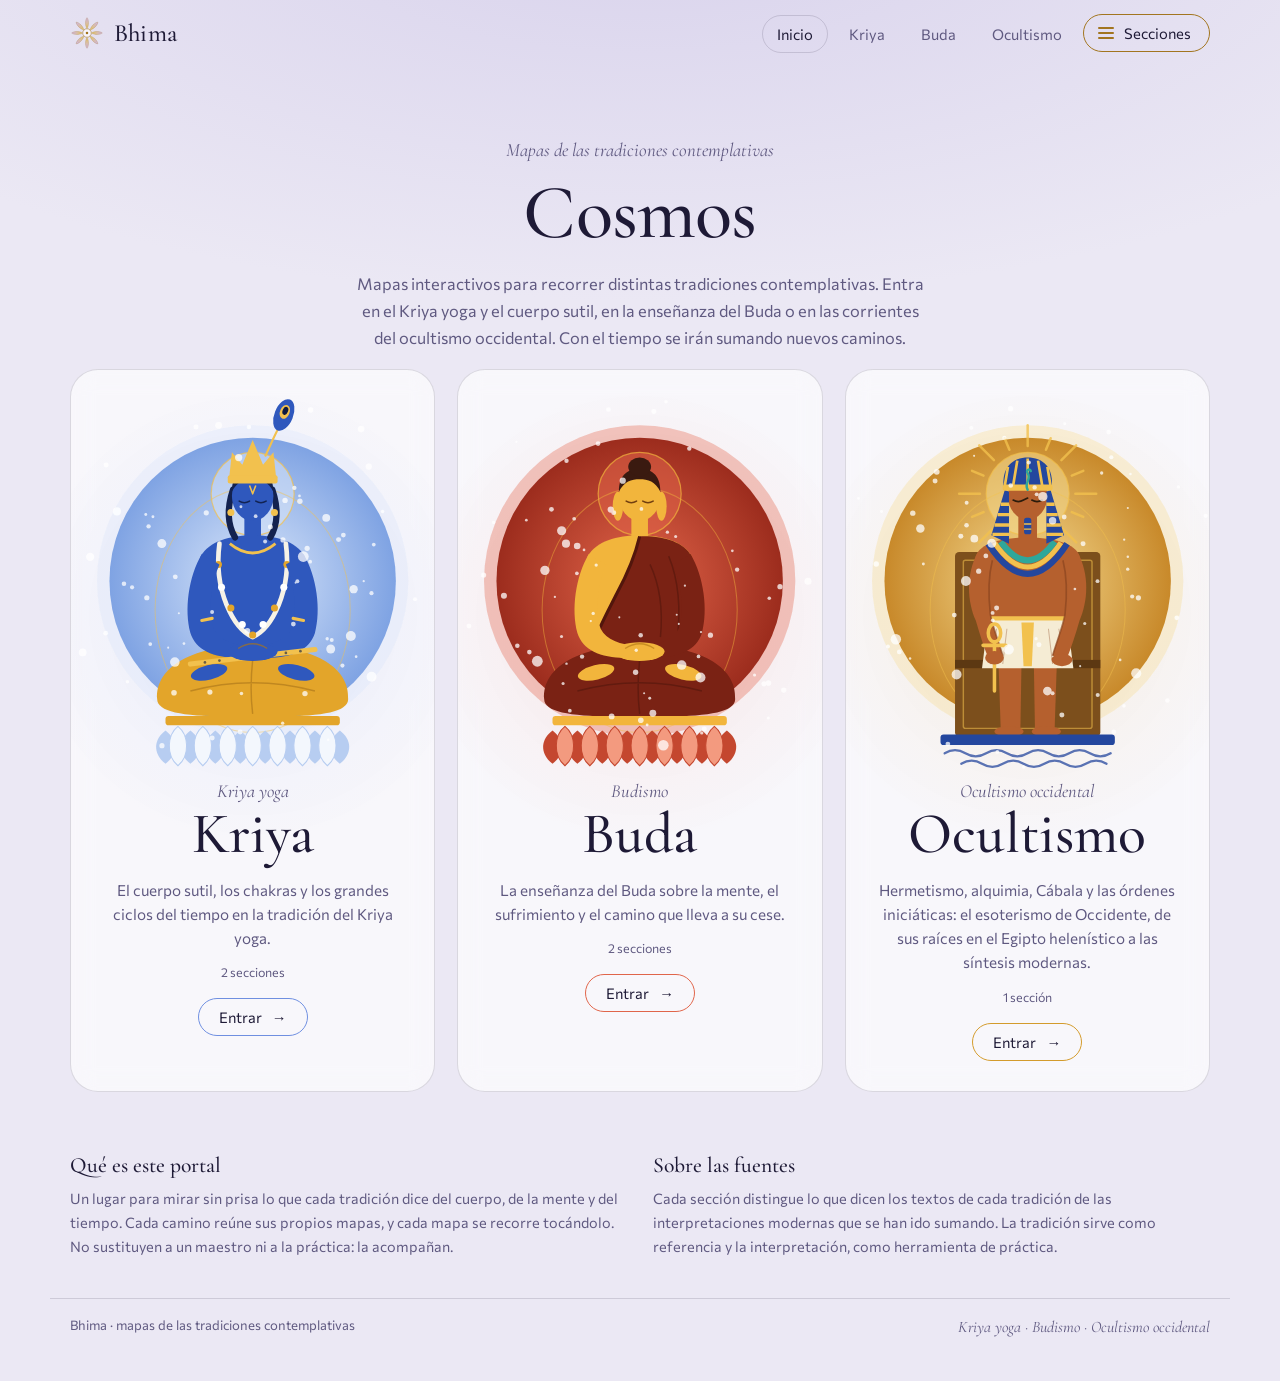
==== commit 6fd0a73a: "Renombrar el portal a «Bhima» El nombre del portal (logo, pie y títulos de las páginas) pasa de Kriy" ====
--- a/index.html
+++ b/index.html
@@ -3,7 +3,7 @@
 <head>
 <meta charset="UTF-8">
 <meta name="viewport" content="width=device-width, initial-scale=1, viewport-fit=cover">
-<title>Kriya</title>
+<title>Bhima</title>
 <meta name="description" content="Kriya: mapas interactivos de las tradiciones contemplativas. Kriya yoga y budismo.">
 <script>
   window.va = window.va || function () { (window.vaq = window.vaq || []).push(arguments); };
--- a/portal.css
+++ b/portal.css
@@ -1,5 +1,5 @@
 /* ==========================================================================
-   Kriya · hoja de estilos maestra del portal
+   Bhima · hoja de estilos maestra del portal
    --------------------------------------------------------------------------
    Todas las páginas cargan este archivo con
      <link rel="stylesheet" href="portal.css">
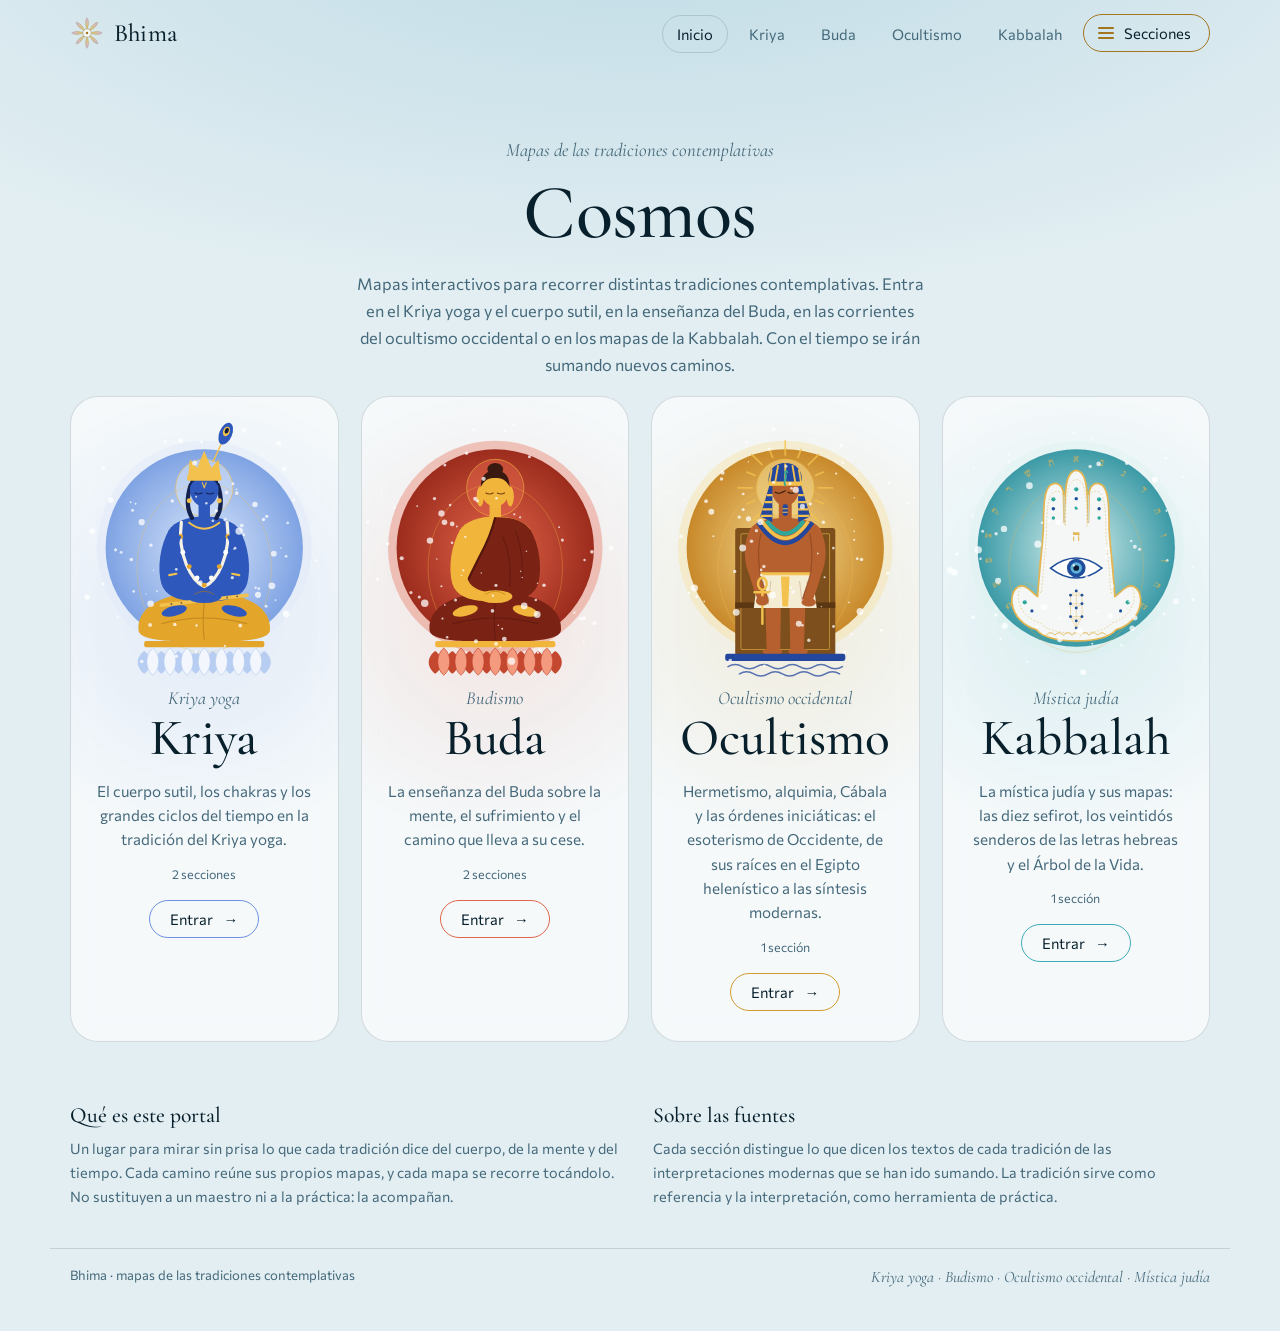
==== commit 4ca609e8: "Añadir el camino Kabbalah con el Árbol de la Vida Cuarto camino del portal, con su figura de entrada" ====
--- a/index.html
+++ b/index.html
@@ -21,7 +21,7 @@
   <div>
     <p class="eyebrow">Mapas de las tradiciones contemplativas</p>
     <h1>Cosmos</h1>
-    <p class="lead">Mapas interactivos para recorrer distintas tradiciones contemplativas. Entra en el Kriya yoga y el cuerpo sutil, en la enseñanza del Buda o en las corrientes del ocultismo occidental. Con el tiempo se irán sumando nuevos caminos.</p>
+    <p class="lead">Mapas interactivos para recorrer distintas tradiciones contemplativas. Entra en el Kriya yoga y el cuerpo sutil, en la enseñanza del Buda, en las corrientes del ocultismo occidental o en los mapas de la Kabbalah. Con el tiempo se irán sumando nuevos caminos.</p>
   </div>
 </header>
 
--- a/portal.css
+++ b/portal.css
@@ -12,7 +12,7 @@
    su sección, siempre bajo su clase .pg-*, para que no choquen entre sí.
 
      1. Tipografías
-     2. Tokens de diseño (tema claro y oscuro)
+     2. Tokens de diseño (tema claro y oscuro; la portada tiene su propia paleta)
      3. Base común
      4. Componentes compartidos
      5. Animaciones
@@ -21,11 +21,12 @@
      8. Página: portada de Kriya yoga  .pg-kriya
      9. Página: los siete lotos        .pg-chakras
     10. Página: los yugas              .pg-yugas
-    11. Exploradores: lienzo y panel  (compartido por .pg-rueda, .pg-vedanas y .pg-esoterismo)
+    11. Exploradores: lienzo y panel  (compartido por .pg-rueda, .pg-vedanas, .pg-esoterismo y .pg-arbol)
     12. Página: la rueda de la vida   .pg-rueda
     13. Página: los 108 sentimientos  .pg-vedanas
     14. Página: la red del esoterismo .pg-esoterismo
-    15. Movimiento reducido
+    15. Página: el Árbol de la Vida   .pg-arbol
+    16. Movimiento reducido
 
    La estructura del portal (caminos, secciones, menú) vive en portal.js.
 
@@ -35,7 +36,7 @@
 
 
 /* 1. Tipografías ----------------------------------------------------------- */
-@import url("https://fonts.googleapis.com/css2?family=Cormorant+Garamond:ital,wght@0,400;0,500;0,600;1,400;1,500&family=Commissioner:wght@300;400;500&family=Tiro+Devanagari+Sanskrit&display=swap");
+@import url("https://fonts.googleapis.com/css2?family=Cormorant+Garamond:ital,wght@0,400;0,500;0,600;1,400;1,500&family=Commissioner:wght@300;400;500&family=Tiro+Devanagari+Sanskrit&family=Frank+Ruhl+Libre:wght@400;500;700&display=swap");
 
 
 /* 2. Tokens de diseño ------------------------------------------------------ */
@@ -44,42 +45,64 @@
   --display:"Cormorant Garamond","Iowan Old Style",Georgia,serif;   /* títulos */
   --body:"Commissioner",ui-sans-serif,-apple-system,"Segoe UI",Roboto,sans-serif; /* texto */
   --deva:"Tiro Devanagari Sanskrit","Noto Serif Devanagari","Noto Sans Devanagari","Mangal",serif; /* devanagari */
-
-  /* Paleta (tema claro) */
-  --bg:#ebe8f4; --bg2:#d8d2ec;          /* fondo y su degradado superior */
-  --card:#f8f6fd;                        /* superficies opacas */
+  --hebreo:"Frank Ruhl Libre","David Libre","Noto Serif Hebrew","Times New Roman",serif; /* hebreo */
+
+  /* Paleta de las secciones: «lapislázuli de Seti I» (tema claro) */
+  --bg:#e5ebf5; --bg2:#c9d6ec;          /* fondo y su degradado superior */
+  --card:#f6f9fd;                        /* superficies opacas */
   --panel:rgba(255,255,255,.66);         /* superficies translúcidas */
-  --ink:#1e1a36; --muted:#5f5980;        /* texto principal y secundario */
-  --line:rgba(30,26,54,.14);             /* bordes y separadores */
+  --ink:#0f1c36; --muted:#506385;        /* texto principal y secundario */
+  --line:rgba(15,28,54,.14);             /* bordes y separadores */
   --gold:#a2751f; --gold-soft:rgba(162,117,31,.22); /* acento */
   --ida:#4c60ad; --pingala:#bd6634;      /* las dos nāḍīs */
   --chip:color-mix(in srgb,var(--ink) 5%,var(--card));
   --chip-hover:color-mix(in srgb,var(--ink) 10%,var(--card));
-  --shadow:0 24px 60px -24px rgba(30,26,54,.35);
+  --shadow:0 24px 60px -24px rgba(15,28,54,.35);
   --star:0;                              /* opacidad del cielo estrellado */
 
-  /* Cielo nocturno: superficie que es oscura en ambos temas */
-  --sky:#090b1f; --sky-2:#11143a; --sky-hover:#1a1e4d;
-  --sky-ink:#ece6d6; --sky-muted:#a09bc0; --sky-line:rgba(236,230,214,.14);
+  /* Cielo nocturno: superficie que es oscura en ambos temas (lienzos de los mapas) */
+  --sky:#060b1c; --sky-2:#0f1d3f; --sky-hover:#17295a;
+  --sky-ink:#ece6d6; --sky-muted:#98a7c8; --sky-line:rgba(232,238,249,.14);
   --sky-accent:#e8c46a;
 
   box-sizing:border-box;
   padding-bottom:env(safe-area-inset-bottom,0px);
 }
+/* Tema oscuro de las secciones: lapislázuli profundo, como las bóvedas estrelladas */
 @media (prefers-color-scheme: dark){
   :root:not([data-theme="light"]){
-    --bg:#0d0b1c; --bg2:#1c1740; --card:#1b1838; --ink:#ece7f8; --muted:#9d96bb;
-    --panel:rgba(24,20,50,.66); --line:rgba(236,231,248,.13);
+    --bg:#070d1f; --bg2:#13285a; --card:#0f1a36; --ink:#e8eef9; --muted:#93a3c4;
+    --panel:rgba(14,26,56,.66); --line:rgba(232,238,249,.13);
     --gold:#d9b265; --gold-soft:rgba(217,178,101,.26);
     --ida:#8da0e8; --pingala:#eb9c6e; --star:1;
     --shadow:0 24px 60px -20px rgba(0,0,0,.7);
   }
 }
 :root[data-theme="dark"]{
-  --bg:#0d0b1c; --bg2:#1c1740; --card:#1b1838; --ink:#ece7f8; --muted:#9d96bb;
-  --panel:rgba(24,20,50,.66); --line:rgba(236,231,248,.13);
+  --bg:#070d1f; --bg2:#13285a; --card:#0f1a36; --ink:#e8eef9; --muted:#93a3c4;
+  --panel:rgba(14,26,56,.66); --line:rgba(232,238,249,.13);
   --gold:#d9b265; --gold-soft:rgba(217,178,101,.26);
   --ida:#8da0e8; --pingala:#eb9c6e; --star:1;
+  --shadow:0 24px 60px -20px rgba(0,0,0,.7);
+}
+
+/* Portada del portal: «azul egipcio», el de la fayenza turquesa */
+:root.pg-inicio{
+  --bg:#e2eef2; --bg2:#bfdbe5; --card:#f4fafc; --ink:#08202c; --muted:#44687a;
+  --panel:rgba(255,255,255,.64); --line:rgba(8,32,44,.14);
+  --shadow:0 24px 60px -24px rgba(8,32,44,.35);
+  --sky:#040f19; --sky-2:#0a283a; --sky-hover:#10364d; --sky-muted:#93b2c0; --sky-line:rgba(230,241,245,.14);
+}
+@media (prefers-color-scheme: dark){
+  :root.pg-inicio:not([data-theme="light"]){
+    --bg:#04111b; --bg2:#0f4a66; --card:#0a2133; --ink:#e6f1f5; --muted:#8fb0bf;
+    --panel:rgba(10,33,51,.66); --line:rgba(230,241,245,.13);
+    --shadow:0 24px 60px -20px rgba(0,0,0,.7);
+  }
+}
+:root.pg-inicio[data-theme="dark"]{
+  --bg:#04111b; --bg2:#0f4a66; --card:#0a2133; --ink:#e6f1f5; --muted:#8fb0bf;
+  --panel:rgba(10,33,51,.66); --line:rgba(230,241,245,.13);
   --shadow:0 24px 60px -20px rgba(0,0,0,.7);
 }
 
@@ -218,6 +241,7 @@
 .hero h1{font-family:var(--display); font-weight:500; font-size:clamp(2.6rem,6.4vw,4.8rem); line-height:.98; margin:0 0 20px; letter-spacing:-.01em;}
 .hero h1 em{font-style:italic; color:var(--gold);}
 .hero .lead{margin:0; color:var(--muted); max-width:52ch; line-height:1.65; font-size:1.02rem;}
+.hero .lead + .lead{margin-top:14px; font-size:.93rem;}
 .cta{margin-top:30px; display:flex; flex-wrap:wrap; gap:12px; align-items:center;}
 .hero .emblem{width:100%; max-width:440px; justify-self:center; aspect-ratio:1;}
 .hero .emblem svg{width:100%; height:100%; display:block; overflow:visible;}
@@ -282,7 +306,7 @@
 
 /* 7. Figuras de entrada a los caminos -------------------------------------- */
 .caminos{max-width:1180px; margin:0 auto; padding:10px 20px 20px; position:relative; z-index:1;
-  display:grid; grid-template-columns:repeat(auto-fit,minmax(300px,1fr)); gap:22px;}
+  display:grid; grid-template-columns:repeat(auto-fit,minmax(250px,1fr)); gap:22px;}
 .camino{--c:var(--gold); --rx:0deg; --ry:0deg; position:relative; display:flex; flex-direction:column; align-items:center;
   text-align:center; gap:4px; padding:18px 26px 30px; border-radius:28px; text-decoration:none; color:var(--ink);
   background:var(--panel); border:1px solid var(--line); backdrop-filter:blur(12px); -webkit-backdrop-filter:blur(12px);
@@ -296,7 +320,7 @@
   transition:transform .6s cubic-bezier(.2,.8,.2,1);}
 .camino:hover .fig-wrap,.camino:focus-visible .fig-wrap{transform:perspective(900px) rotateX(var(--rx)) rotateY(var(--ry)) translateY(-8px);}
 .camino .cam-sub{font-family:var(--display); font-style:italic; color:var(--muted); font-size:1.15rem; margin-top:4px;}
-.camino h2{font-family:var(--display); font-weight:500; font-size:clamp(2.6rem,5vw,3.6rem); margin:0; line-height:1;}
+.camino h2{font-family:var(--display); font-weight:500; font-size:clamp(2.4rem,4vw,3.2rem); margin:0; line-height:1;}
 .camino p{margin:10px 0 0; color:var(--muted); max-width:40ch; line-height:1.6; font-size:.95rem;}
 .camino .cam-estado{margin-top:10px; font-size:.78rem; color:var(--muted);}
 .camino .go{margin-top:14px; display:inline-flex; align-items:center; gap:10px; font-size:.92rem;
@@ -312,6 +336,12 @@
 .figura .fig-halo{transition:opacity .6s;}
 .figura .fig-cielo{transform-box:view-box; transform-origin:150px 186px; animation:spin 240s linear infinite; opacity:.75; transition:opacity .6s;}
 .figura .fig-estrella{animation:tw 4s ease-in-out infinite;}
+/* Jamsa: el iris late, salen ondas del ojo y gira el anillo de las 22 letras */
+.figura .fig-iris{transform-box:fill-box; transform-origin:center; animation:breathe 5s ease-in-out infinite;}
+.figura .fig-onda{transform-box:fill-box; transform-origin:center; opacity:0; animation:fig-onda 6s ease-out infinite;}
+.figura .fig-letras{transform-box:view-box; transform-origin:150px 186px; animation:spin 180s linear infinite;}
+.figura .fig-sefira{animation:pulse 3s ease-in-out infinite;}
+@keyframes fig-onda{0%{transform:scale(.5); opacity:.6;}100%{transform:scale(2.6); opacity:0;}}
 .figura .fig-rayos{transform-box:view-box; transform-origin:150px 102px; animation:spin 40s linear infinite; opacity:.8;}
 .camino:hover .fig-aro,.camino:focus-visible .fig-aro{transform:scale(1.05);}
 .camino:hover .fig-halo,.camino:focus-visible .fig-halo{opacity:.9;}
@@ -538,73 +568,73 @@
 .pg-yugas footer .note strong{color:var(--ink); font-weight:500;}
 
 
-/* 11. Exploradores: lienzo y panel (.pg-rueda, .pg-vedanas, .pg-esoterismo) - */
+/* 11. Exploradores: lienzo y panel (rueda, vedanas, esoterismo, árbol) ------- */
 /* Diseño común de las páginas «mapa + explicación»: un lienzo SVG oscuro con su
    lectura y botones, y un panel con migas, cabecera, listas, ejemplos y chips. */
 /* Cabecera y retícula */
-html:is(.pg-rueda,.pg-vedanas,.pg-esoterismo){padding-top:env(safe-area-inset-top,0px);}
-:is(.pg-rueda,.pg-vedanas,.pg-esoterismo) .top{max-width:1240px; margin:0 auto; padding:32px 20px 18px; position:relative; z-index:1;}
-:is(.pg-rueda,.pg-vedanas,.pg-esoterismo) .top h1{font-family:var(--display); font-weight:500; font-size:clamp(2.2rem,5vw,3.4rem); line-height:1.02; margin:0 0 10px; letter-spacing:-.01em;}
-:is(.pg-rueda,.pg-vedanas,.pg-esoterismo) .lede{max-width:66ch; color:var(--muted); margin:0; line-height:1.6;}
-:is(.pg-rueda,.pg-vedanas,.pg-esoterismo) main{max-width:1240px; margin:0 auto; padding:0 20px 28px; display:grid; gap:22px; position:relative; z-index:1;}
-@media (min-width:1000px){:is(.pg-rueda,.pg-vedanas,.pg-esoterismo) main{grid-template-columns:minmax(0,1.2fr) minmax(0,1fr); align-items:start;}}
-:is(.pg-rueda,.pg-vedanas,.pg-esoterismo) .lienzo{background:var(--sky); color:var(--sky-ink); border-radius:22px; overflow:hidden;}
-:is(.pg-rueda,.pg-vedanas,.pg-esoterismo) .lienzo svg{display:block; width:100%; height:auto;}
+html:is(.pg-rueda,.pg-vedanas,.pg-esoterismo,.pg-arbol){padding-top:env(safe-area-inset-top,0px);}
+:is(.pg-rueda,.pg-vedanas,.pg-esoterismo,.pg-arbol) .top{max-width:1240px; margin:0 auto; padding:32px 20px 18px; position:relative; z-index:1;}
+:is(.pg-rueda,.pg-vedanas,.pg-esoterismo,.pg-arbol) .top h1{font-family:var(--display); font-weight:500; font-size:clamp(2.2rem,5vw,3.4rem); line-height:1.02; margin:0 0 10px; letter-spacing:-.01em;}
+:is(.pg-rueda,.pg-vedanas,.pg-esoterismo,.pg-arbol) .lede{max-width:66ch; color:var(--muted); margin:0; line-height:1.6;}
+:is(.pg-rueda,.pg-vedanas,.pg-esoterismo,.pg-arbol) main{max-width:1240px; margin:0 auto; padding:0 20px 28px; display:grid; gap:22px; position:relative; z-index:1;}
+@media (min-width:1000px){:is(.pg-rueda,.pg-vedanas,.pg-esoterismo,.pg-arbol) main{grid-template-columns:minmax(0,1.2fr) minmax(0,1fr); align-items:start;}}
+:is(.pg-rueda,.pg-vedanas,.pg-esoterismo,.pg-arbol) .lienzo{background:var(--sky); color:var(--sky-ink); border-radius:22px; overflow:hidden;}
+:is(.pg-rueda,.pg-vedanas,.pg-esoterismo,.pg-arbol) .lienzo svg{display:block; width:100%; height:auto;}
 /* Lectura y botones bajo la rueda */
-:is(.pg-rueda,.pg-vedanas,.pg-esoterismo) .mando{display:grid; gap:12px; padding:14px 20px 20px; border-top:1px solid var(--sky-line);}
-:is(.pg-rueda,.pg-vedanas,.pg-esoterismo) .lectura{display:flex; gap:12px; align-items:baseline; min-height:2.6em; color:var(--sky-muted); font-size:.95rem; line-height:1.45;}
-:is(.pg-rueda,.pg-vedanas,.pg-esoterismo) .lectura strong{color:var(--sky-ink); font-family:var(--display); font-size:1.15rem; font-weight:600;}
-:is(.pg-rueda,.pg-vedanas,.pg-esoterismo) .paso-n{font-family:var(--display); font-size:1.8rem; line-height:1; color:var(--sky-accent); min-width:1.2em;}
-:is(.pg-rueda,.pg-vedanas,.pg-esoterismo) .botones{display:flex; flex-wrap:wrap; gap:10px;}
-:is(.pg-rueda,.pg-vedanas,.pg-esoterismo) .sbtn{font:inherit; font-size:.9rem; background:var(--sky-2); border:1px solid var(--sky-line); border-radius:999px; padding:8px 16px; cursor:pointer; color:var(--sky-ink);}
-:is(.pg-rueda,.pg-vedanas,.pg-esoterismo) .sbtn:hover{background:var(--sky-hover);}
+:is(.pg-rueda,.pg-vedanas,.pg-esoterismo,.pg-arbol) .mando{display:grid; gap:12px; padding:14px 20px 20px; border-top:1px solid var(--sky-line);}
+:is(.pg-rueda,.pg-vedanas,.pg-esoterismo,.pg-arbol) .lectura{display:flex; gap:12px; align-items:baseline; min-height:2.6em; color:var(--sky-muted); font-size:.95rem; line-height:1.45;}
+:is(.pg-rueda,.pg-vedanas,.pg-esoterismo,.pg-arbol) .lectura strong{color:var(--sky-ink); font-family:var(--display); font-size:1.15rem; font-weight:600;}
+:is(.pg-rueda,.pg-vedanas,.pg-esoterismo,.pg-arbol) .paso-n{font-family:var(--display); font-size:1.8rem; line-height:1; color:var(--sky-accent); min-width:1.2em;}
+:is(.pg-rueda,.pg-vedanas,.pg-esoterismo,.pg-arbol) .botones{display:flex; flex-wrap:wrap; gap:10px;}
+:is(.pg-rueda,.pg-vedanas,.pg-esoterismo,.pg-arbol) .sbtn{font:inherit; font-size:.9rem; background:var(--sky-2); border:1px solid var(--sky-line); border-radius:999px; padding:8px 16px; cursor:pointer; color:var(--sky-ink);}
+:is(.pg-rueda,.pg-vedanas,.pg-esoterismo,.pg-arbol) .sbtn:hover{background:var(--sky-hover);}
 /* Panel de explicación */
-:is(.pg-rueda,.pg-vedanas,.pg-esoterismo) .panel-r{background:var(--card); border:1px solid var(--line); border-radius:18px; padding:20px 22px 24px;}
-@media (min-width:1000px){:is(.pg-rueda,.pg-vedanas,.pg-esoterismo) .panel-r{position:sticky; top:calc(16px + env(safe-area-inset-top,0px)); max-height:calc(100vh - 32px); overflow:auto;}}
-:is(.pg-rueda,.pg-vedanas,.pg-esoterismo) .migas{display:flex; flex-wrap:wrap; align-items:center; gap:4px 6px; font-size:.8rem; color:var(--muted); margin-bottom:12px;}
-:is(.pg-rueda,.pg-vedanas,.pg-esoterismo) .migas button{font:inherit; background:none; border:0; padding:0; color:var(--muted); cursor:pointer; text-decoration:underline; text-underline-offset:3px;}
-:is(.pg-rueda,.pg-vedanas,.pg-esoterismo) .migas button:hover{color:var(--ink);}
-:is(.pg-rueda,.pg-vedanas,.pg-esoterismo) .migas [aria-current]{color:var(--ink);}
-:is(.pg-rueda,.pg-vedanas,.pg-esoterismo) .cab{display:grid; grid-template-columns:96px 1fr; gap:16px; align-items:center; margin-bottom:10px;}
-:is(.pg-rueda,.pg-vedanas,.pg-esoterismo) .visor{width:96px; height:96px; display:block; overflow:visible;}
-:is(.pg-rueda,.pg-vedanas,.pg-esoterismo) .visor-n{font-family:var(--display); font-size:22px; font-weight:600; fill:var(--ink);}
-:is(.pg-rueda,.pg-vedanas,.pg-esoterismo) .cab h2{font-family:var(--display); font-weight:500; font-size:clamp(1.6rem,3vw,2.1rem); line-height:1.08; margin:0;}
-:is(.pg-rueda,.pg-vedanas,.pg-esoterismo) .num-g{display:inline-grid; place-items:center; width:1.4em; height:1.4em; margin-right:8px; border-radius:50%;
+:is(.pg-rueda,.pg-vedanas,.pg-esoterismo,.pg-arbol) .panel-r{background:var(--card); border:1px solid var(--line); border-radius:18px; padding:20px 22px 24px;}
+@media (min-width:1000px){:is(.pg-rueda,.pg-vedanas,.pg-esoterismo,.pg-arbol) .panel-r{position:sticky; top:calc(16px + env(safe-area-inset-top,0px)); max-height:calc(100vh - 32px); overflow:auto;}}
+:is(.pg-rueda,.pg-vedanas,.pg-esoterismo,.pg-arbol) .migas{display:flex; flex-wrap:wrap; align-items:center; gap:4px 6px; font-size:.8rem; color:var(--muted); margin-bottom:12px;}
+:is(.pg-rueda,.pg-vedanas,.pg-esoterismo,.pg-arbol) .migas button{font:inherit; background:none; border:0; padding:0; color:var(--muted); cursor:pointer; text-decoration:underline; text-underline-offset:3px;}
+:is(.pg-rueda,.pg-vedanas,.pg-esoterismo,.pg-arbol) .migas button:hover{color:var(--ink);}
+:is(.pg-rueda,.pg-vedanas,.pg-esoterismo,.pg-arbol) .migas [aria-current]{color:var(--ink);}
+:is(.pg-rueda,.pg-vedanas,.pg-esoterismo,.pg-arbol) .cab{display:grid; grid-template-columns:96px 1fr; gap:16px; align-items:center; margin-bottom:10px;}
+:is(.pg-rueda,.pg-vedanas,.pg-esoterismo,.pg-arbol) .visor{width:96px; height:96px; display:block; overflow:visible;}
+:is(.pg-rueda,.pg-vedanas,.pg-esoterismo,.pg-arbol) .visor-n{font-family:var(--display); font-size:22px; font-weight:600; fill:var(--ink);}
+:is(.pg-rueda,.pg-vedanas,.pg-esoterismo,.pg-arbol) .cab h2{font-family:var(--display); font-weight:500; font-size:clamp(1.6rem,3vw,2.1rem); line-height:1.08; margin:0;}
+:is(.pg-rueda,.pg-vedanas,.pg-esoterismo,.pg-arbol) .num-g{display:inline-grid; place-items:center; width:1.4em; height:1.4em; margin-right:8px; border-radius:50%;
   background:color-mix(in srgb,var(--ac) 30%,transparent); font-size:.75em; vertical-align:.12em;}
-:is(.pg-rueda,.pg-vedanas,.pg-esoterismo) .san{font-family:var(--display); font-style:italic; color:var(--gold); font-size:1.1rem; margin:4px 0 0;}
-:is(.pg-rueda,.pg-vedanas,.pg-esoterismo) .gloss{color:var(--muted); font-size:.92rem; margin:2px 0 0;}
-:is(.pg-rueda,.pg-vedanas,.pg-esoterismo) .panel-r p{line-height:1.62; margin:0 0 12px;}
-:is(.pg-rueda,.pg-vedanas,.pg-esoterismo) .fila{border-left:2px solid color-mix(in srgb,var(--ac) 70%,transparent); padding:2px 0 2px 14px; margin:14px 0;}
-:is(.pg-rueda,.pg-vedanas,.pg-esoterismo) .fila p{margin:2px 0 0;}
-:is(.pg-rueda,.pg-vedanas,.pg-esoterismo) .k{font-size:.74rem; letter-spacing:.06em; text-transform:uppercase; color:var(--muted); display:inline-flex; align-items:center; gap:7px;}
-:is(.pg-rueda,.pg-vedanas,.pg-esoterismo) .lista{margin:12px 0 16px; display:grid; gap:8px;}
-:is(.pg-rueda,.pg-vedanas,.pg-esoterismo) .lista div{display:grid; grid-template-columns:minmax(110px,30%) 1fr; gap:10px; padding:9px 12px; border-radius:10px; background:var(--chip);}
-:is(.pg-rueda,.pg-vedanas,.pg-esoterismo) .lista dt{font-family:var(--display); font-weight:600; font-size:1.02rem; line-height:1.25;}
-:is(.pg-rueda,.pg-vedanas,.pg-esoterismo) .lista dd{margin:0; font-size:.92rem; line-height:1.5;}
-:is(.pg-rueda,.pg-vedanas,.pg-esoterismo) .ejemplo{margin:16px 0; padding:12px 16px; border-radius:12px; background:color-mix(in srgb,var(--ac) 12%,var(--card)); border:1px solid color-mix(in srgb,var(--ac) 35%,transparent);}
-:is(.pg-rueda,.pg-vedanas,.pg-esoterismo) .ejemplo p{margin:4px 0 0; font-family:var(--display); font-size:1.12rem; line-height:1.45;}
-:is(.pg-rueda,.pg-vedanas,.pg-esoterismo) .ejemplo.cotidiano{border-style:dashed;}
-:is(.pg-rueda,.pg-vedanas,.pg-esoterismo) .panel-r h3{font-family:var(--body); font-weight:500; font-size:.85rem; color:var(--muted); margin:22px 0 10px; display:flex; align-items:center; gap:12px;}
-:is(.pg-rueda,.pg-vedanas,.pg-esoterismo) .panel-r h3::after{content:""; flex:1; height:1px; background:var(--line);}
-:is(.pg-rueda,.pg-vedanas,.pg-esoterismo) .chips{display:flex; flex-wrap:wrap; gap:8px;}
-:is(.pg-rueda,.pg-vedanas,.pg-esoterismo) .chip{font:inherit; font-size:.88rem; color:var(--ink); background:var(--chip); border:1px solid var(--line); border-radius:999px;
+:is(.pg-rueda,.pg-vedanas,.pg-esoterismo,.pg-arbol) .san{font-family:var(--display); font-style:italic; color:var(--gold); font-size:1.1rem; margin:4px 0 0;}
+:is(.pg-rueda,.pg-vedanas,.pg-esoterismo,.pg-arbol) .gloss{color:var(--muted); font-size:.92rem; margin:2px 0 0;}
+:is(.pg-rueda,.pg-vedanas,.pg-esoterismo,.pg-arbol) .panel-r p{line-height:1.62; margin:0 0 12px;}
+:is(.pg-rueda,.pg-vedanas,.pg-esoterismo,.pg-arbol) .fila{border-left:2px solid color-mix(in srgb,var(--ac) 70%,transparent); padding:2px 0 2px 14px; margin:14px 0;}
+:is(.pg-rueda,.pg-vedanas,.pg-esoterismo,.pg-arbol) .fila p{margin:2px 0 0;}
+:is(.pg-rueda,.pg-vedanas,.pg-esoterismo,.pg-arbol) .k{font-size:.74rem; letter-spacing:.06em; text-transform:uppercase; color:var(--muted); display:inline-flex; align-items:center; gap:7px;}
+:is(.pg-rueda,.pg-vedanas,.pg-esoterismo,.pg-arbol) .lista{margin:12px 0 16px; display:grid; gap:8px;}
+:is(.pg-rueda,.pg-vedanas,.pg-esoterismo,.pg-arbol) .lista div{display:grid; grid-template-columns:minmax(110px,30%) 1fr; gap:10px; padding:9px 12px; border-radius:10px; background:var(--chip);}
+:is(.pg-rueda,.pg-vedanas,.pg-esoterismo,.pg-arbol) .lista dt{font-family:var(--display); font-weight:600; font-size:1.02rem; line-height:1.25;}
+:is(.pg-rueda,.pg-vedanas,.pg-esoterismo,.pg-arbol) .lista dd{margin:0; font-size:.92rem; line-height:1.5;}
+:is(.pg-rueda,.pg-vedanas,.pg-esoterismo,.pg-arbol) .ejemplo{margin:16px 0; padding:12px 16px; border-radius:12px; background:color-mix(in srgb,var(--ac) 12%,var(--card)); border:1px solid color-mix(in srgb,var(--ac) 35%,transparent);}
+:is(.pg-rueda,.pg-vedanas,.pg-esoterismo,.pg-arbol) .ejemplo p{margin:4px 0 0; font-family:var(--display); font-size:1.12rem; line-height:1.45;}
+:is(.pg-rueda,.pg-vedanas,.pg-esoterismo,.pg-arbol) .ejemplo.cotidiano{border-style:dashed;}
+:is(.pg-rueda,.pg-vedanas,.pg-esoterismo,.pg-arbol) .panel-r h3{font-family:var(--body); font-weight:500; font-size:.85rem; color:var(--muted); margin:22px 0 10px; display:flex; align-items:center; gap:12px;}
+:is(.pg-rueda,.pg-vedanas,.pg-esoterismo,.pg-arbol) .panel-r h3::after{content:""; flex:1; height:1px; background:var(--line);}
+:is(.pg-rueda,.pg-vedanas,.pg-esoterismo,.pg-arbol) .chips{display:flex; flex-wrap:wrap; gap:8px;}
+:is(.pg-rueda,.pg-vedanas,.pg-esoterismo,.pg-arbol) .chip{font:inherit; font-size:.88rem; color:var(--ink); background:var(--chip); border:1px solid var(--line); border-radius:999px;
   padding:6px 14px; cursor:pointer; display:inline-flex; align-items:center; gap:8px; transition:border-color .25s, background .25s;}
-:is(.pg-rueda,.pg-vedanas,.pg-esoterismo) .chip .d{width:8px; height:8px; border-radius:50%; background:var(--ac);}
-:is(.pg-rueda,.pg-vedanas,.pg-esoterismo) .chip:hover{border-color:var(--ac); background:var(--chip-hover);}
-:is(.pg-rueda,.pg-vedanas,.pg-esoterismo) a.chip{text-decoration:none;}
-:is(.pg-rueda,.pg-vedanas,.pg-esoterismo) .pasar{display:flex; justify-content:space-between; gap:10px; margin-top:20px; padding-top:14px; border-top:1px solid var(--line);}
-:is(.pg-rueda,.pg-vedanas,.pg-esoterismo) .sbtn-c{font:inherit; font-size:.85rem; color:var(--ink); background:var(--chip); border:1px solid var(--line); border-radius:999px; padding:7px 14px; cursor:pointer;}
-:is(.pg-rueda,.pg-vedanas,.pg-esoterismo) .sbtn-c:hover{border-color:var(--gold); background:var(--chip-hover);}
-:is(.pg-rueda,.pg-vedanas,.pg-esoterismo) .botones-p{display:flex; flex-wrap:wrap; gap:8px; margin:6px 0 12px;}
-:is(.pg-rueda,.pg-vedanas,.pg-esoterismo) .ns{color:var(--muted); font-size:.85rem;}
-:is(.pg-rueda,.pg-vedanas,.pg-esoterismo) .fadein{animation:fadein .45s ease-out;}
-:is(.pg-rueda,.pg-vedanas,.pg-esoterismo) .pie{max-width:1240px; margin:0 auto; padding:4px 20px 40px; position:relative; z-index:1;}
-:is(.pg-rueda,.pg-vedanas,.pg-esoterismo) .nota{max-width:80ch; border-top:1px solid var(--line); padding-top:18px; color:var(--muted); font-size:.93rem; line-height:1.65;}
-:is(.pg-rueda,.pg-vedanas,.pg-esoterismo) .nota strong{color:var(--ink); font-weight:500;}
+:is(.pg-rueda,.pg-vedanas,.pg-esoterismo,.pg-arbol) .chip .d{width:8px; height:8px; border-radius:50%; background:var(--ac);}
+:is(.pg-rueda,.pg-vedanas,.pg-esoterismo,.pg-arbol) .chip:hover{border-color:var(--ac); background:var(--chip-hover);}
+:is(.pg-rueda,.pg-vedanas,.pg-esoterismo,.pg-arbol) a.chip{text-decoration:none;}
+:is(.pg-rueda,.pg-vedanas,.pg-esoterismo,.pg-arbol) .pasar{display:flex; justify-content:space-between; gap:10px; margin-top:20px; padding-top:14px; border-top:1px solid var(--line);}
+:is(.pg-rueda,.pg-vedanas,.pg-esoterismo,.pg-arbol) .sbtn-c{font:inherit; font-size:.85rem; color:var(--ink); background:var(--chip); border:1px solid var(--line); border-radius:999px; padding:7px 14px; cursor:pointer;}
+:is(.pg-rueda,.pg-vedanas,.pg-esoterismo,.pg-arbol) .sbtn-c:hover{border-color:var(--gold); background:var(--chip-hover);}
+:is(.pg-rueda,.pg-vedanas,.pg-esoterismo,.pg-arbol) .botones-p{display:flex; flex-wrap:wrap; gap:8px; margin:6px 0 12px;}
+:is(.pg-rueda,.pg-vedanas,.pg-esoterismo,.pg-arbol) .ns{color:var(--muted); font-size:.85rem;}
+:is(.pg-rueda,.pg-vedanas,.pg-esoterismo,.pg-arbol) .fadein{animation:fadein .45s ease-out;}
+:is(.pg-rueda,.pg-vedanas,.pg-esoterismo,.pg-arbol) .pie{max-width:1240px; margin:0 auto; padding:4px 20px 40px; position:relative; z-index:1;}
+:is(.pg-rueda,.pg-vedanas,.pg-esoterismo,.pg-arbol) .nota{max-width:80ch; border-top:1px solid var(--line); padding-top:18px; color:var(--muted); font-size:.93rem; line-height:1.65;}
+:is(.pg-rueda,.pg-vedanas,.pg-esoterismo,.pg-arbol) .nota strong{color:var(--ink); font-weight:500;}
 @media (max-width:560px){
-  :is(.pg-rueda,.pg-vedanas,.pg-esoterismo) .cab{grid-template-columns:72px 1fr;}
-  :is(.pg-rueda,.pg-vedanas,.pg-esoterismo) .visor{width:72px; height:72px;}
-  :is(.pg-rueda,.pg-vedanas,.pg-esoterismo) .lista div{grid-template-columns:1fr; gap:2px;}
+  :is(.pg-rueda,.pg-vedanas,.pg-esoterismo,.pg-arbol) .cab{grid-template-columns:72px 1fr;}
+  :is(.pg-rueda,.pg-vedanas,.pg-esoterismo,.pg-arbol) .visor{width:72px; height:72px;}
+  :is(.pg-rueda,.pg-vedanas,.pg-esoterismo,.pg-arbol) .lista div{grid-template-columns:1fr; gap:2px;}
 }
 
 
@@ -671,7 +701,7 @@
 .pg-vedanas .zona{cursor:pointer; transition:opacity .4s, filter .3s; outline:none;}
 .pg-vedanas .zona:hover{filter:brightness(1.15);}
 .pg-vedanas .zona:focus-visible{filter:drop-shadow(0 0 6px #fff6dc) brightness(1.1);}
-.pg-vedanas .seg{stroke:#090b1f; stroke-width:1.2;}
+.pg-vedanas .seg{stroke:var(--sky); stroke-width:1.2;}
 .pg-vedanas #mandala.has-sel .zona{opacity:.26;}
 .pg-vedanas #mandala.has-sel .zona.sel,.pg-vedanas #mandala.has-sel .zona[data-n="vedana"]{opacity:1;}
 .pg-vedanas #mandala .zona.sel .seg{stroke:#fff6dc; stroke-width:1.6;}
@@ -730,14 +760,14 @@
 .pg-esoterismo .nodo.elegido .aro-sel{opacity:1; animation:late-r 2.4s ease-in-out infinite;}
 .pg-esoterismo .nodo:focus-visible .aro-sel{opacity:1;}
 .pg-esoterismo .etiqueta{font-family:var(--display); font-size:19px; font-weight:600; fill:var(--sky-ink);
-  paint-order:stroke; stroke:#090b1f; stroke-width:4px; stroke-linejoin:round; pointer-events:none;}
+  paint-order:stroke; stroke:var(--sky); stroke-width:4px; stroke-linejoin:round; pointer-events:none;}
 .pg-esoterismo .arista,.pg-esoterismo .pulso{transition:opacity .4s;}
 .pg-esoterismo #red.has-sel .nodo:not(.on) .nodo-i{opacity:.2;}
 .pg-esoterismo #red.has-sel .arista:not(.on),.pg-esoterismo #red.has-sel .pulso:not(.on){opacity:.06;}
 .pg-esoterismo #red.has-sel .arista.on{stroke-width:2.4;}
 .pg-esoterismo .oculto{display:none;}
 .pg-esoterismo .etq{font-family:var(--body); font-size:11px; font-weight:500; fill:var(--sky-ink);
-  paint-order:stroke; stroke:#090b1f; stroke-width:3.5px; stroke-linejoin:round; pointer-events:none;}
+  paint-order:stroke; stroke:var(--sky); stroke-width:3.5px; stroke-linejoin:round; pointer-events:none;}
 .pg-esoterismo .constelacion{stroke:#e8c46a; stroke-width:1.6; stroke-dasharray:3 5; opacity:.85; animation:senda 2.4s linear infinite;}
 .pg-esoterismo .capa-t{font-family:var(--display); font-style:italic; font-size:15px; fill:var(--sky-muted);}
 .pg-esoterismo .anio-t{font-family:var(--body); font-size:10.5px; fill:var(--sky-muted);}
@@ -782,7 +812,74 @@
 }
 
 
-/* 15. Movimiento reducido -------------------------------------------------- */
+/* 15. Página: el Árbol de la Vida ------------------------------------------ */
+.pg-arbol .heb{font-family:var(--hebreo);}
+.pg-arbol .estrella{animation:tw 4s ease-in-out infinite;}
+.pg-arbol .zona{cursor:pointer; outline:none; transition:opacity .45s, filter .3s;}
+.pg-arbol .zona:hover{filter:brightness(1.15);}
+.pg-arbol .zona:focus-visible{filter:drop-shadow(0 0 6px #fff6dc) brightness(1.1);}
+.pg-arbol #arbol.has-sel .zona{opacity:.22;}
+.pg-arbol #arbol.has-sel .zona.sel,.pg-arbol #arbol .zona.encendida{opacity:1;}
+.pg-arbol .canal{stroke:#0f1d3f; stroke-width:12; stroke-linecap:round;}
+.pg-arbol .hilo{stroke-width:2; stroke-opacity:.75; stroke-linecap:round; transition:stroke-width .3s, stroke-opacity .3s;}
+.pg-arbol .zona.sel .hilo,.pg-arbol .zona.encendida .hilo{stroke-width:3.4; stroke-opacity:1;}
+.pg-arbol .letra-c{fill:#0f1d3f; stroke-width:1.4;}
+.pg-arbol .letra-t{font-size:16px; fill:#fff6dc;}
+.pg-arbol .esfera-borde{stroke:none;}
+.pg-arbol .aura{opacity:.28; animation:late-r 5s ease-in-out infinite;}
+.pg-arbol .zona.encendida .aura{opacity:.9; animation:none;}
+.pg-arbol .sef-he{font-family:var(--hebreo); font-size:19px; font-weight:500;}
+.pg-arbol .sef-es{font-family:var(--display); font-size:13.5px; font-weight:600; letter-spacing:.02em;}
+.pg-arbol .sef-n{font-family:var(--display); font-size:15px; fill:var(--sky-muted);}
+.pg-arbol .daat-c{fill:none; stroke:#c9c2e8; stroke-width:1.6; stroke-dasharray:5 5;}
+.pg-arbol .velo{pointer-events:none; animation:late-r 7s ease-in-out infinite;}
+.pg-arbol .ein-t{font-size:20px; fill:#f3d27c;}
+.pg-arbol .banda{opacity:0; transition:opacity .6s; pointer-events:none;}
+.pg-arbol .banda.on{opacity:1;}
+.pg-arbol .banda-t{font-family:var(--display); font-style:italic; font-size:17px; fill:var(--sky-muted);}
+.pg-arbol .flujo{pointer-events:none;}
+.pg-arbol #arbol.animando .flujo{opacity:.25;}
+.pg-arbol #rayo{pointer-events:none; filter:drop-shadow(0 0 6px #fff6dc);}
+
+/* La creación según Luria: luz, vacío, rayo, ruptura y reparación */
+.pg-arbol .luria{pointer-events:none;}
+.pg-arbol #lzLuz{opacity:0; transition:opacity 1.6s;}
+.pg-arbol .l-luz #lzLuz{opacity:.97;}
+.pg-arbol .l-kav #lzLuz{opacity:.3;}
+.pg-arbol #lzVacio{opacity:0; transform-box:fill-box; transform-origin:center; transform:scale(0); transition:transform 2.6s cubic-bezier(.3,.7,.3,1), opacity 1.6s;}
+.pg-arbol .l-vacio #lzVacio{opacity:1; transform:scale(1);}
+.pg-arbol .l-kav #lzVacio{opacity:0; transition:opacity 2.4s 1.2s;}
+.pg-arbol #lzKav{stroke-dasharray:770; stroke-dashoffset:770; opacity:0; transition:stroke-dashoffset 2.4s ease-in-out, opacity .6s; filter:drop-shadow(0 0 5px #fff6dc);}
+.pg-arbol .l-kav #lzKav{stroke-dashoffset:0; opacity:.9;}
+.pg-arbol .frag{opacity:0; transform-box:fill-box; transform-origin:center; transition:transform 2.6s ease-in-out, opacity .8s;}
+.pg-arbol .l-rota .frag{opacity:1; transform:translate(var(--dx),var(--dy)) rotate(var(--rot)); transition:transform 2.2s cubic-bezier(.2,.7,.3,1), opacity .2s;}
+.pg-arbol .l-tikun .frag{opacity:1; transform:none;}
+.pg-arbol .chispa{opacity:0; transition:transform 3s ease-out, opacity 3s;}
+.pg-arbol .l-rota .chispa{opacity:1; transform:translate(var(--dx),var(--dy)); transition:transform 3s cubic-bezier(.3,0,.7,1), opacity .3s;}
+.pg-arbol .l-tikun .chispa{opacity:0; transform:none;}
+.pg-arbol .l-rota .zona[data-inferior],.pg-arbol .l-tikun .zona[data-inferior]{opacity:0 !important;}
+
+/* Panel */
+.pg-arbol .he{font-family:var(--hebreo); font-size:1.5rem; color:var(--gold); margin:2px 0 0; line-height:1.2; text-align:left; unicode-bidi:isolate;}
+.pg-arbol .heb-chip,.pg-arbol .heb-in{font-family:var(--hebreo); font-size:1.08em;}
+.pg-arbol .visor .flota{animation:flota 6s ease-in-out infinite;}
+.pg-arbol .visor .late{animation:late-r 3s ease-in-out infinite;}
+.pg-arbol .visor .gira-lento{animation:spin 60s linear infinite; transform-box:fill-box; transform-origin:center;}
+.pg-arbol .visor .sube{animation:arriba 3s ease-in-out infinite;}
+.pg-arbol .visor-he{font-family:var(--hebreo); font-size:24px; font-weight:500;}
+.pg-arbol .visor-letra{font-family:var(--hebreo); font-size:48px; font-weight:500;}
+.pg-arbol .omer{display:grid; gap:4px; margin:10px 0 8px; font-size:.72rem; color:var(--muted);}
+.pg-arbol .omer-cab,.pg-arbol .omer-fila{display:grid; grid-template-columns:64px repeat(7,1fr); gap:4px; align-items:center;}
+.pg-arbol .omer-cab span{text-align:center;}
+.pg-arbol .omer-sem{font-family:var(--display); font-size:.9rem; color:var(--ink);}
+.pg-arbol .omer-dia{font:inherit; font-size:.72rem; aspect-ratio:1; border-radius:6px; border:1px solid var(--line); cursor:pointer; color:var(--ink);
+  background:color-mix(in srgb,var(--c) 30%,var(--card)); transition:transform .2s, box-shadow .2s;}
+.pg-arbol .omer-dia:hover{transform:scale(1.08);}
+.pg-arbol .omer-dia.on{background:var(--c); color:#17122b; box-shadow:0 0 0 2px var(--gold);}
+.pg-arbol .omer-t{font-size:.92rem; line-height:1.55; min-height:3em;}
+
+
+/* 16. Movimiento reducido -------------------------------------------------- */
 @media (prefers-reduced-motion: reduce){
   *,*::before,*::after{animation:none !important; transition:none !important;}
 }
